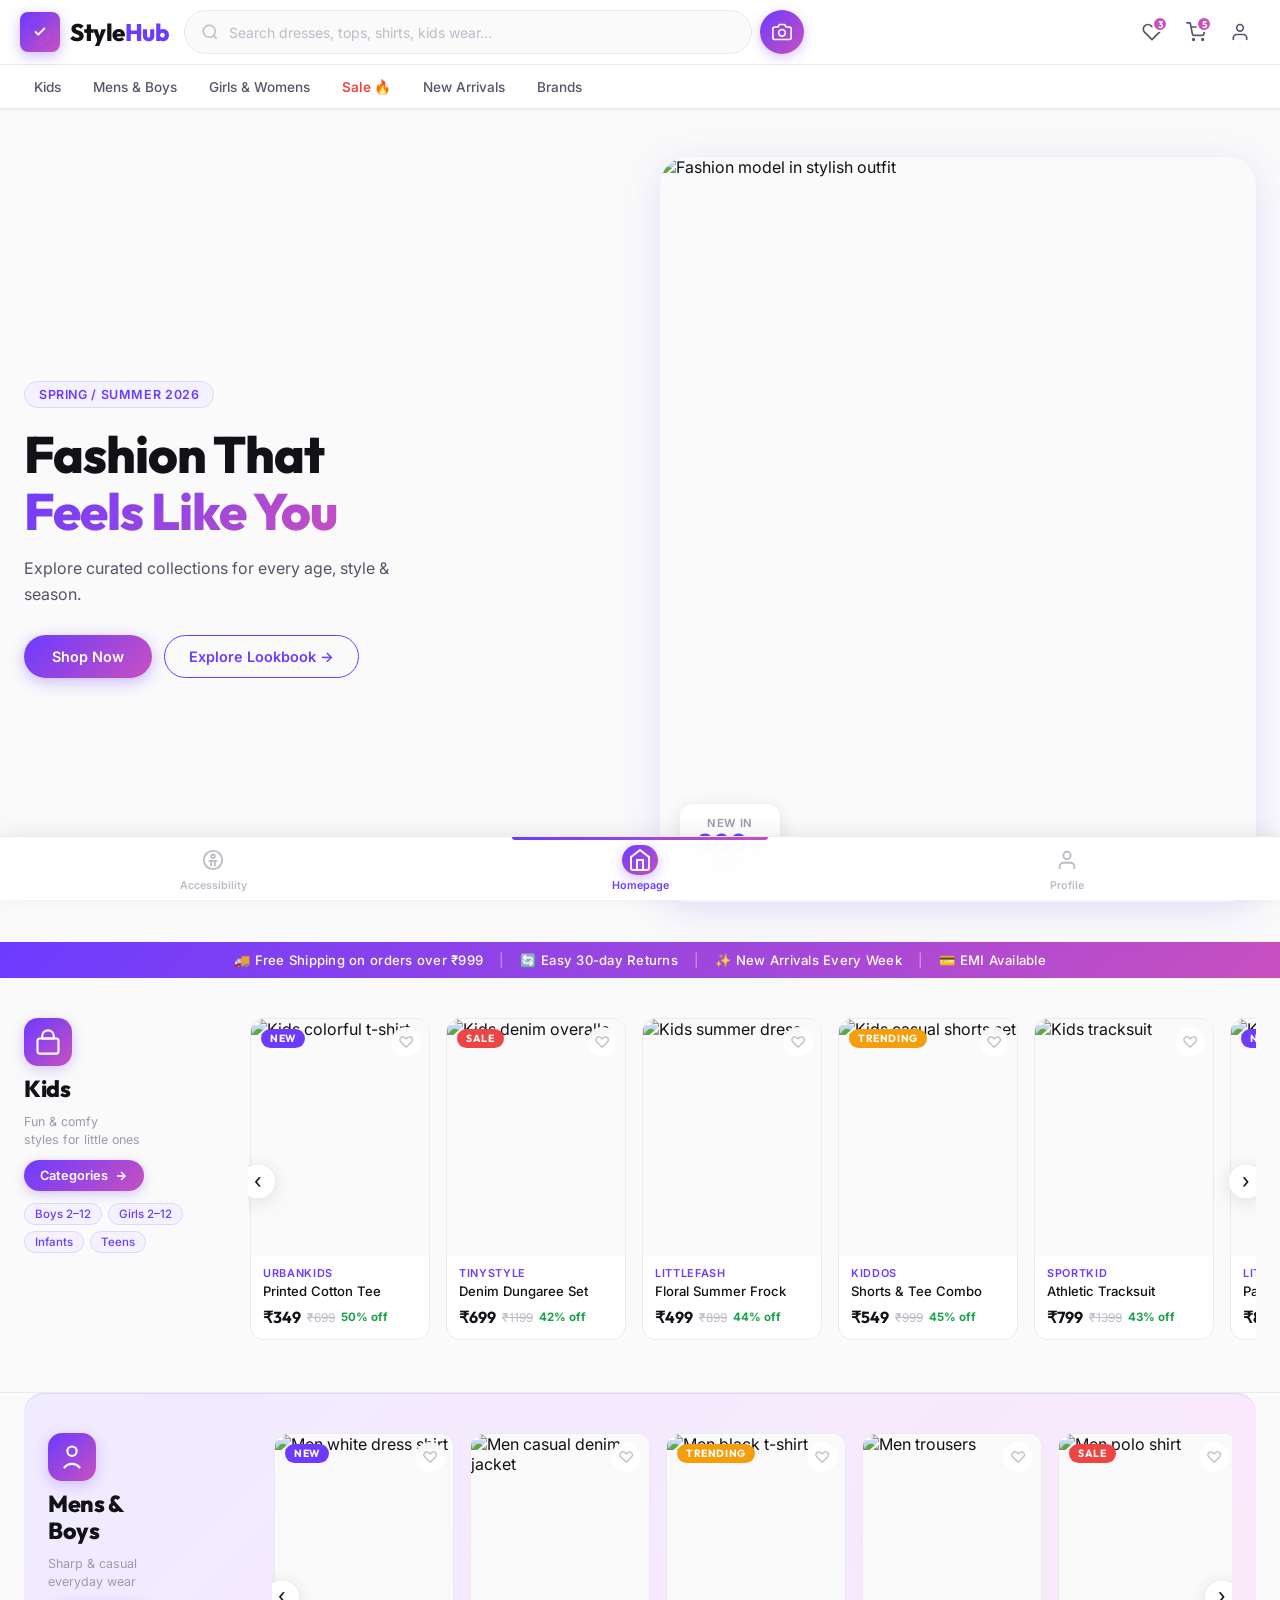
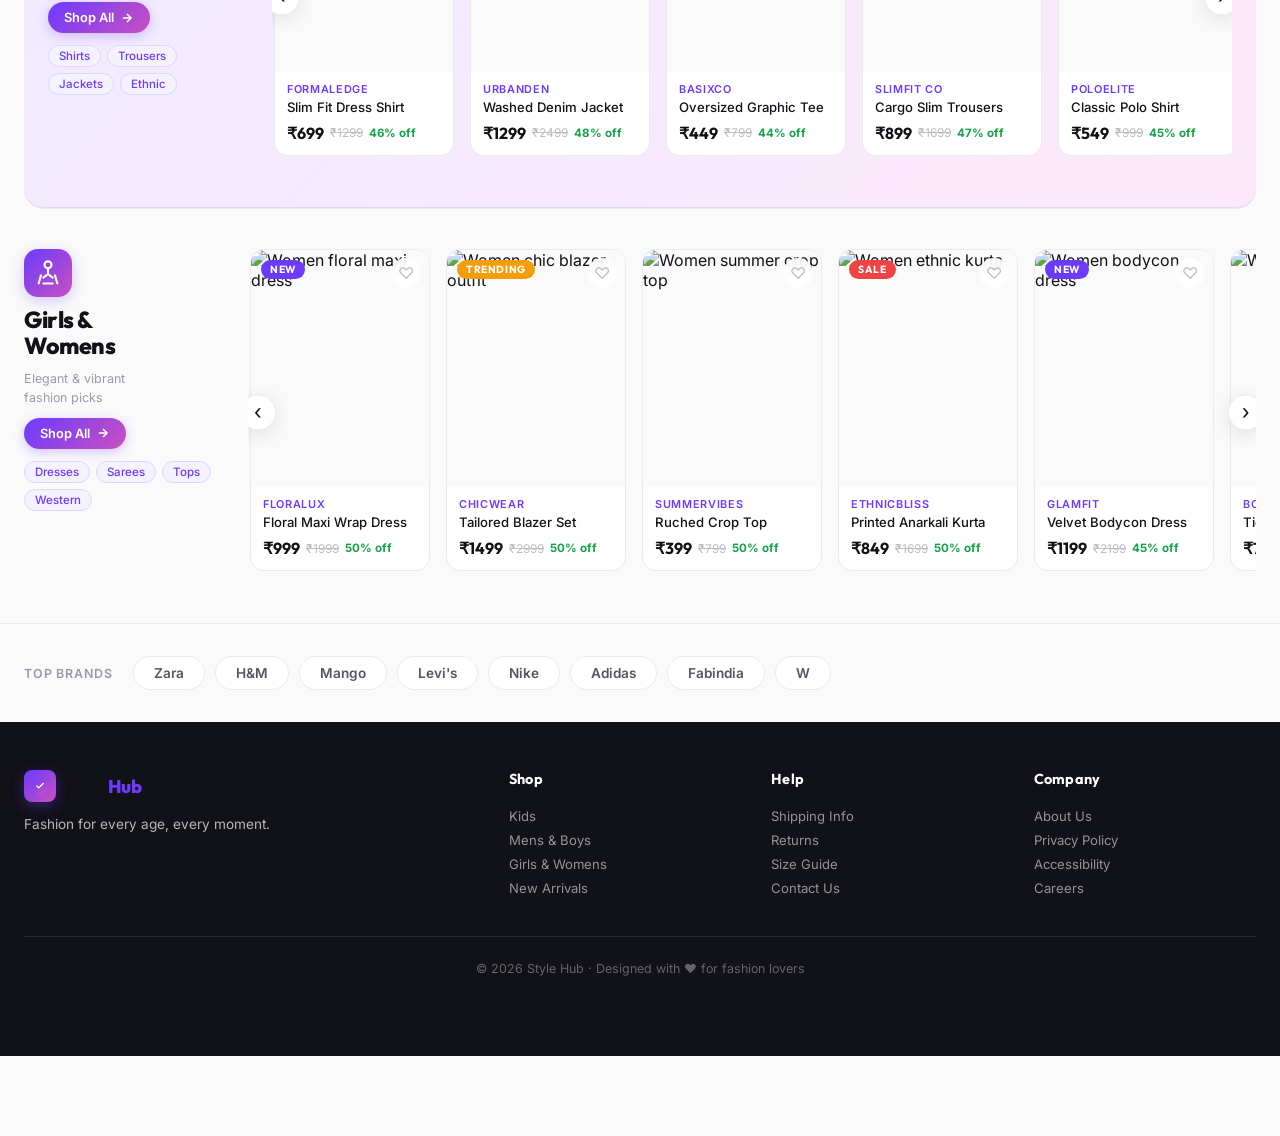
==== StyleHub/index.html @ 40ccd03b "Initial commit" ====
<!DOCTYPE html>
<html lang="en">
<head>
  <meta charset="UTF-8" />
  <meta name="viewport" content="width=device-width, initial-scale=1.0" />
  <title>Style Hub — Fashion for Everyone</title>
  <meta name="description" content="Discover the latest fashion trends for Kids, Men, Boys, Girls & Women at Style Hub. Shop top clothing categories with free shipping." />
  <link rel="preconnect" href="https://fonts.googleapis.com" />
  <link rel="preconnect" href="https://fonts.gstatic.com" crossorigin />
  <link href="https://fonts.googleapis.com/css2?family=Outfit:wght@300;400;500;600;700;800&family=Inter:wght@300;400;500;600&display=swap" rel="stylesheet" />
  <link rel="stylesheet" href="style.css" />
</head>
<body>

  <!-- ══════════════════ HEADER ══════════════════ -->
  <header class="header" id="header">
    <div class="header-inner">

      <!-- Logo -->
      <a href="#" class="logo" id="logo-link">
        <div class="logo-icon">
          <svg width="28" height="28" viewBox="0 0 32 32" fill="none">
            <path d="M16 2L4 8v8c0 7 5.2 13.5 12 15.5C22.8 29.5 28 23 28 16V8L16 2z" fill="url(#logoGrad)"/>
            <path d="M11 16l3 3 7-7" stroke="#fff" stroke-width="2.2" stroke-linecap="round" stroke-linejoin="round"/>
            <defs>
              <linearGradient id="logoGrad" x1="4" y1="2" x2="28" y2="30" gradientUnits="userSpaceOnUse">
                <stop stop-color="#6C3BFF"/>
                <stop offset="1" stop-color="#C850C0"/>
              </linearGradient>
            </defs>
          </svg>
        </div>
        <span class="logo-text">Style<span class="logo-accent">Hub</span></span>
      </a>

      <!-- Search Bar -->
      <div class="search-wrap" id="search-wrap">
        <div class="search-bar">
          <svg class="search-icon" width="18" height="18" viewBox="0 0 24 24" fill="none" stroke="currentColor" stroke-width="2">
            <circle cx="11" cy="11" r="8"/><path d="M21 21l-4.35-4.35"/>
          </svg>
          <input
            type="text"
            id="search-input"
            class="search-input"
            placeholder="Search dresses, tops, shirts, kids wear…"
            autocomplete="off"
          />
          <button class="search-clear" id="search-clear" aria-label="Clear search">×</button>
        </div>
        <!-- Visual Search / Camera Button -->
        <button class="camera-btn" id="camera-btn" aria-label="Visual search with camera" title="Search by image">
          <svg width="20" height="20" viewBox="0 0 24 24" fill="none" stroke="currentColor" stroke-width="2" stroke-linecap="round" stroke-linejoin="round">
            <path d="M23 19a2 2 0 01-2 2H3a2 2 0 01-2-2V8a2 2 0 012-2h4l2-3h6l2 3h4a2 2 0 012 2z"/>
            <circle cx="12" cy="13" r="4"/>
          </svg>
          <span class="camera-tooltip">Visual Search</span>
        </button>
      </div>

      <!-- Header Right Actions -->
      <div class="header-actions">
        <button class="action-btn" aria-label="Wishlist" title="Wishlist">
          <svg width="20" height="20" viewBox="0 0 24 24" fill="none" stroke="currentColor" stroke-width="2" stroke-linecap="round" stroke-linejoin="round">
            <path d="M20.84 4.61a5.5 5.5 0 00-7.78 0L12 5.67l-1.06-1.06a5.5 5.5 0 00-7.78 7.78l1.06 1.06L12 21.23l7.78-7.78 1.06-1.06a5.5 5.5 0 000-7.78z"/>
          </svg>
          <span class="badge">3</span>
        </button>
        <button class="action-btn" aria-label="Cart" title="Shopping cart">
          <svg width="20" height="20" viewBox="0 0 24 24" fill="none" stroke="currentColor" stroke-width="2" stroke-linecap="round" stroke-linejoin="round">
            <circle cx="9" cy="21" r="1"/><circle cx="20" cy="21" r="1"/>
            <path d="M1 1h4l2.68 13.39a2 2 0 002 1.61h9.72a2 2 0 002-1.61L23 6H6"/>
          </svg>
          <span class="badge">5</span>
        </button>
        <button class="action-btn profile-btn" aria-label="Account" title="My Account">
          <svg width="20" height="20" viewBox="0 0 24 24" fill="none" stroke="currentColor" stroke-width="2" stroke-linecap="round" stroke-linejoin="round">
            <path d="M20 21v-2a4 4 0 00-4-4H8a4 4 0 00-4 4v2"/><circle cx="12" cy="7" r="4"/>
          </svg>
        </button>
        <button class="hamburger" id="hamburger" aria-label="Menu">
          <span></span><span></span><span></span>
        </button>
      </div>
    </div>

    <!-- Mobile Menu -->
    <nav class="mobile-menu" id="mobile-menu">
      <a href="#kids-row">Kids</a>
      <a href="#mens-row">Mens &amp; Boys</a>
      <a href="#womens-row">Girls &amp; Womens</a>
      <a href="#">Sale 🔥</a>
      <a href="#">New Arrivals ✨</a>
    </nav>

    <!-- Desktop Nav -->
    <nav class="desktop-nav">
      <a href="#kids-row" class="nav-item">Kids</a>
      <a href="#mens-row" class="nav-item">Mens &amp; Boys</a>
      <a href="#womens-row" class="nav-item">Girls &amp; Womens</a>
      <a href="#" class="nav-item nav-sale">Sale 🔥</a>
      <a href="#" class="nav-item">New Arrivals</a>
      <a href="#" class="nav-item">Brands</a>
    </nav>
  </header>

  <!-- ══════════════════ MAIN ══════════════════ -->
  <main class="main">

    <!-- ─── HERO BANNER ─── -->
    <section class="hero-banner">
      <div class="hero-text">
        <span class="hero-tag">Spring / Summer 2026</span>
        <h1 class="hero-title">Fashion That<br/><span class="hero-accent">Feels Like You</span></h1>
        <p class="hero-sub">Explore curated collections for every age, style &amp; season.</p>
        <div class="hero-btns">
          <button class="btn-primary" onclick="document.getElementById('kids-row').scrollIntoView({behavior:'smooth'})">Shop Now</button>
          <button class="btn-outline" onclick="document.getElementById('womens-row').scrollIntoView({behavior:'smooth'})">Explore Lookbook →</button>
        </div>
      </div>
      <div class="hero-visual">
        <div class="hero-img-wrap">
          <img src="https://images.unsplash.com/photo-1515886657613-9f3515b0c78f?w=600&q=80" alt="Fashion model in stylish outfit" class="hero-img" loading="lazy"/>
          <div class="hero-badge-float">
            <span class="hbf-label">New In</span>
            <span class="hbf-num">200+</span>
            <span class="hbf-sub">Styles</span>
          </div>
        </div>
      </div>
    </section>

    <!-- ─── PROMO STRIP ─── -->
    <div class="promo-strip">
      <span>🚚 Free Shipping on orders over ₹999</span>
      <span class="strip-sep">|</span>
      <span>🔄 Easy 30-day Returns</span>
      <span class="strip-sep">|</span>
      <span>✨ New Arrivals Every Week</span>
      <span class="strip-sep">|</span>
      <span>💳 EMI Available</span>
    </div>

    <!-- ══════════════════════════════════════
         ROW 1 — KIDS
    ═══════════════════════════════════════ -->
    <section class="category-row" id="kids-row">
      <div class="category-label-col">
        <div class="cat-icon">
          <svg width="28" height="28" viewBox="0 0 24 24" fill="none" stroke="currentColor" stroke-width="1.8" stroke-linecap="round" stroke-linejoin="round">
            <path d="M12 2a5 5 0 015 5v2H7V7a5 5 0 015-5z"/>
            <rect x="3" y="9" width="18" height="13" rx="2"/>
          </svg>
        </div>
        <h2 class="cat-name">Kids</h2>
        <p class="cat-desc">Fun &amp; comfy<br/>styles for little ones</p>
        <button class="cat-cta-btn" id="kids-cat-btn">Categories
          <svg width="14" height="14" viewBox="0 0 24 24" fill="none" stroke="currentColor" stroke-width="2.5"><path d="M5 12h14M12 5l7 7-7 7"/></svg>
        </button>
        <div class="cat-sub-links">
          <span class="sub-chip">Boys 2–12</span>
          <span class="sub-chip">Girls 2–12</span>
          <span class="sub-chip">Infants</span>
          <span class="sub-chip">Teens</span>
        </div>
      </div>

      <div class="product-scroll-wrap">
        <button class="scroll-arrow left" onclick="scrollRow('kids-scroll',-1)" aria-label="Scroll left">‹</button>
        <div class="product-scroll" id="kids-scroll">

          <article class="product-card">
            <div class="prod-img-wrap">
              <img src="https://images.unsplash.com/photo-1503944583220-79d8926ad5e2?w=400&q=80" alt="Kids colorful t-shirt" loading="lazy"/>
              <span class="prod-tag new">New</span>
              <button class="prod-wish" aria-label="Add to wishlist">♡</button>
            </div>
            <div class="prod-info">
              <p class="prod-brand">UrbanKids</p>
              <p class="prod-name">Printed Cotton Tee</p>
              <div class="prod-price-row">
                <span class="prod-price">₹349</span>
                <span class="prod-mrp">₹699</span>
                <span class="prod-disc">50% off</span>
              </div>
            </div>
          </article>

          <article class="product-card">
            <div class="prod-img-wrap">
              <img src="https://images.unsplash.com/photo-1471286174890-9c112ac6823b?w=400&q=80" alt="Kids denim overalls" loading="lazy"/>
              <span class="prod-tag sale">Sale</span>
              <button class="prod-wish" aria-label="Add to wishlist">♡</button>
            </div>
            <div class="prod-info">
              <p class="prod-brand">TinyStyle</p>
              <p class="prod-name">Denim Dungaree Set</p>
              <div class="prod-price-row">
                <span class="prod-price">₹699</span>
                <span class="prod-mrp">₹1199</span>
                <span class="prod-disc">42% off</span>
              </div>
            </div>
          </article>

          <article class="product-card">
            <div class="prod-img-wrap">
              <img src="https://images.unsplash.com/photo-1519238263530-99bdd11df2ea?w=400&q=80" alt="Kids summer dress" loading="lazy"/>
              <button class="prod-wish" aria-label="Add to wishlist">♡</button>
            </div>
            <div class="prod-info">
              <p class="prod-brand">LittleFash</p>
              <p class="prod-name">Floral Summer Frock</p>
              <div class="prod-price-row">
                <span class="prod-price">₹499</span>
                <span class="prod-mrp">₹899</span>
                <span class="prod-disc">44% off</span>
              </div>
            </div>
          </article>

          <article class="product-card">
            <div class="prod-img-wrap">
              <img src="https://images.unsplash.com/photo-1545558014-8692077e9b5c?w=400&q=80" alt="Kids casual shorts set" loading="lazy"/>
              <span class="prod-tag trending">Trending</span>
              <button class="prod-wish" aria-label="Add to wishlist">♡</button>
            </div>
            <div class="prod-info">
              <p class="prod-brand">Kiddos</p>
              <p class="prod-name">Shorts &amp; Tee Combo</p>
              <div class="prod-price-row">
                <span class="prod-price">₹549</span>
                <span class="prod-mrp">₹999</span>
                <span class="prod-disc">45% off</span>
              </div>
            </div>
          </article>

          <article class="product-card">
            <div class="prod-img-wrap">
              <img src="https://images.unsplash.com/photo-1570569295-01b4e2f0a7f5?w=400&q=80" alt="Kids tracksuit" loading="lazy"/>
              <button class="prod-wish" aria-label="Add to wishlist">♡</button>
            </div>
            <div class="prod-info">
              <p class="prod-brand">SportKid</p>
              <p class="prod-name">Athletic Tracksuit</p>
              <div class="prod-price-row">
                <span class="prod-price">₹799</span>
                <span class="prod-mrp">₹1399</span>
                <span class="prod-disc">43% off</span>
              </div>
            </div>
          </article>

          <article class="product-card">
            <div class="prod-img-wrap">
              <img src="https://images.unsplash.com/photo-1550639525-c97d455acf70?w=400&q=80" alt="Kids party wear dress" loading="lazy"/>
              <span class="prod-tag new">New</span>
              <button class="prod-wish" aria-label="Add to wishlist">♡</button>
            </div>
            <div class="prod-info">
              <p class="prod-brand">LittleFash</p>
              <p class="prod-name">Party Frock - Pink</p>
              <div class="prod-price-row">
                <span class="prod-price">₹899</span>
                <span class="prod-mrp">₹1499</span>
                <span class="prod-disc">40% off</span>
              </div>
            </div>
          </article>

        </div>
        <button class="scroll-arrow right" onclick="scrollRow('kids-scroll',1)" aria-label="Scroll right">›</button>
      </div>
    </section>

    <!-- ══════════════════════════════════════
         ROW 2 — MENS & BOYS
    ═══════════════════════════════════════ -->
    <section class="category-row alt-row" id="mens-row">
      <div class="category-label-col">
        <div class="cat-icon">
          <svg width="28" height="28" viewBox="0 0 24 24" fill="none" stroke="currentColor" stroke-width="1.8" stroke-linecap="round" stroke-linejoin="round">
            <circle cx="12" cy="7" r="4"/><path d="M5.5 21a8.38 8.38 0 0113 0"/>
          </svg>
        </div>
        <h2 class="cat-name">Mens &amp;<br/>Boys</h2>
        <p class="cat-desc">Sharp &amp; casual<br/>everyday wear</p>
        <button class="cat-cta-btn" id="mens-cat-btn">Shop All
          <svg width="14" height="14" viewBox="0 0 24 24" fill="none" stroke="currentColor" stroke-width="2.5"><path d="M5 12h14M12 5l7 7-7 7"/></svg>
        </button>
        <div class="cat-sub-links">
          <span class="sub-chip">Shirts</span>
          <span class="sub-chip">Trousers</span>
          <span class="sub-chip">Jackets</span>
          <span class="sub-chip">Ethnic</span>
        </div>
      </div>

      <div class="product-scroll-wrap">
        <button class="scroll-arrow left" onclick="scrollRow('mens-scroll',-1)" aria-label="Scroll left">‹</button>
        <div class="product-scroll" id="mens-scroll">

          <article class="product-card">
            <div class="prod-img-wrap">
              <img src="https://images.unsplash.com/photo-1521572163474-6864f9cf17ab?w=400&q=80" alt="Men white dress shirt" loading="lazy"/>
              <span class="prod-tag new">New</span>
              <button class="prod-wish" aria-label="Add to wishlist">♡</button>
            </div>
            <div class="prod-info">
              <p class="prod-brand">FormalEdge</p>
              <p class="prod-name">Slim Fit Dress Shirt</p>
              <div class="prod-price-row">
                <span class="prod-price">₹699</span>
                <span class="prod-mrp">₹1299</span>
                <span class="prod-disc">46% off</span>
              </div>
            </div>
          </article>

          <article class="product-card">
            <div class="prod-img-wrap">
              <img src="https://images.unsplash.com/photo-1617196034183-421b4040ed20?w=400&q=80" alt="Men casual denim jacket" loading="lazy"/>
              <button class="prod-wish" aria-label="Add to wishlist">♡</button>
            </div>
            <div class="prod-info">
              <p class="prod-brand">UrbanDen</p>
              <p class="prod-name">Washed Denim Jacket</p>
              <div class="prod-price-row">
                <span class="prod-price">₹1299</span>
                <span class="prod-mrp">₹2499</span>
                <span class="prod-disc">48% off</span>
              </div>
            </div>
          </article>

          <article class="product-card">
            <div class="prod-img-wrap">
              <img src="https://images.unsplash.com/photo-1593030761757-71fae45fa0e7?w=400&q=80" alt="Men black t-shirt" loading="lazy"/>
              <span class="prod-tag trending">Trending</span>
              <button class="prod-wish" aria-label="Add to wishlist">♡</button>
            </div>
            <div class="prod-info">
              <p class="prod-brand">BasixCo</p>
              <p class="prod-name">Oversized Graphic Tee</p>
              <div class="prod-price-row">
                <span class="prod-price">₹449</span>
                <span class="prod-mrp">₹799</span>
                <span class="prod-disc">44% off</span>
              </div>
            </div>
          </article>

          <article class="product-card">
            <div class="prod-img-wrap">
              <img src="https://images.unsplash.com/photo-1542272604-787c3835535d?w=400&q=80" alt="Men trousers" loading="lazy"/>
              <button class="prod-wish" aria-label="Add to wishlist">♡</button>
            </div>
            <div class="prod-info">
              <p class="prod-brand">SlimFit Co</p>
              <p class="prod-name">Cargo Slim Trousers</p>
              <div class="prod-price-row">
                <span class="prod-price">₹899</span>
                <span class="prod-mrp">₹1699</span>
                <span class="prod-disc">47% off</span>
              </div>
            </div>
          </article>

          <article class="product-card">
            <div class="prod-img-wrap">
              <img src="https://images.unsplash.com/photo-1602810319428-019690571b5b?w=400&q=80" alt="Men polo shirt" loading="lazy"/>
              <span class="prod-tag sale">Sale</span>
              <button class="prod-wish" aria-label="Add to wishlist">♡</button>
            </div>
            <div class="prod-info">
              <p class="prod-brand">PoloElite</p>
              <p class="prod-name">Classic Polo Shirt</p>
              <div class="prod-price-row">
                <span class="prod-price">₹549</span>
                <span class="prod-mrp">₹999</span>
                <span class="prod-disc">45% off</span>
              </div>
            </div>
          </article>

          <article class="product-card">
            <div class="prod-img-wrap">
              <img src="https://images.unsplash.com/photo-1490578474895-699cd4e2cf59?w=400&q=80" alt="Men ethnic kurta" loading="lazy"/>
              <span class="prod-tag new">New</span>
              <button class="prod-wish" aria-label="Add to wishlist">♡</button>
            </div>
            <div class="prod-info">
              <p class="prod-brand">EthnicVibe</p>
              <p class="prod-name">Mandarin Collar Kurta</p>
              <div class="prod-price-row">
                <span class="prod-price">₹799</span>
                <span class="prod-mrp">₹1499</span>
                <span class="prod-disc">47% off</span>
              </div>
            </div>
          </article>

        </div>
        <button class="scroll-arrow right" onclick="scrollRow('mens-scroll',1)" aria-label="Scroll right">›</button>
      </div>
    </section>

    <!-- ══════════════════════════════════════
         ROW 3 — GIRLS & WOMENS
    ═══════════════════════════════════════ -->
    <section class="category-row" id="womens-row">
      <div class="category-label-col">
        <div class="cat-icon">
          <svg width="28" height="28" viewBox="0 0 24 24" fill="none" stroke="currentColor" stroke-width="1.8" stroke-linecap="round" stroke-linejoin="round">
            <circle cx="12" cy="5" r="3"/>
            <path d="M12 8v5m-4 3l4-3 4 3M8 21h8"/>
            <path d="M6 14l-2 7M18 14l2 7"/>
          </svg>
        </div>
        <h2 class="cat-name">Girls &amp;<br/>Womens</h2>
        <p class="cat-desc">Elegant &amp; vibrant<br/>fashion picks</p>
        <button class="cat-cta-btn" id="womens-cat-btn">Shop All
          <svg width="14" height="14" viewBox="0 0 24 24" fill="none" stroke="currentColor" stroke-width="2.5"><path d="M5 12h14M12 5l7 7-7 7"/></svg>
        </button>
        <div class="cat-sub-links">
          <span class="sub-chip">Dresses</span>
          <span class="sub-chip">Sarees</span>
          <span class="sub-chip">Tops</span>
          <span class="sub-chip">Western</span>
        </div>
      </div>

      <div class="product-scroll-wrap">
        <button class="scroll-arrow left" onclick="scrollRow('womens-scroll',-1)" aria-label="Scroll left">‹</button>
        <div class="product-scroll" id="womens-scroll">

          <article class="product-card">
            <div class="prod-img-wrap">
              <img src="https://images.unsplash.com/photo-1568252542512-9fe8fe9c87bb?w=400&q=80" alt="Women floral maxi dress" loading="lazy"/>
              <span class="prod-tag new">New</span>
              <button class="prod-wish" aria-label="Add to wishlist">♡</button>
            </div>
            <div class="prod-info">
              <p class="prod-brand">FloraLux</p>
              <p class="prod-name">Floral Maxi Wrap Dress</p>
              <div class="prod-price-row">
                <span class="prod-price">₹999</span>
                <span class="prod-mrp">₹1999</span>
                <span class="prod-disc">50% off</span>
              </div>
            </div>
          </article>

          <article class="product-card">
            <div class="prod-img-wrap">
              <img src="https://images.unsplash.com/photo-1496747611176-843222e1e57c?w=400&q=80" alt="Women chic blazer outfit" loading="lazy"/>
              <span class="prod-tag trending">Trending</span>
              <button class="prod-wish" aria-label="Add to wishlist">♡</button>
            </div>
            <div class="prod-info">
              <p class="prod-brand">ChicWear</p>
              <p class="prod-name">Tailored Blazer Set</p>
              <div class="prod-price-row">
                <span class="prod-price">₹1499</span>
                <span class="prod-mrp">₹2999</span>
                <span class="prod-disc">50% off</span>
              </div>
            </div>
          </article>

          <article class="product-card">
            <div class="prod-img-wrap">
              <img src="https://images.unsplash.com/photo-1525507119028-ed4c629a60a3?w=400&q=80" alt="Women summer crop top" loading="lazy"/>
              <button class="prod-wish" aria-label="Add to wishlist">♡</button>
            </div>
            <div class="prod-info">
              <p class="prod-brand">SummerVibes</p>
              <p class="prod-name">Ruched Crop Top</p>
              <div class="prod-price-row">
                <span class="prod-price">₹399</span>
                <span class="prod-mrp">₹799</span>
                <span class="prod-disc">50% off</span>
              </div>
            </div>
          </article>

          <article class="product-card">
            <div class="prod-img-wrap">
              <img src="https://images.unsplash.com/photo-1551803091-e20673f15770?w=400&q=80" alt="Women ethnic kurta" loading="lazy"/>
              <span class="prod-tag sale">Sale</span>
              <button class="prod-wish" aria-label="Add to wishlist">♡</button>
            </div>
            <div class="prod-info">
              <p class="prod-brand">EthnicBliss</p>
              <p class="prod-name">Printed Anarkali Kurta</p>
              <div class="prod-price-row">
                <span class="prod-price">₹849</span>
                <span class="prod-mrp">₹1699</span>
                <span class="prod-disc">50% off</span>
              </div>
            </div>
          </article>

          <article class="product-card">
            <div class="prod-img-wrap">
              <img src="https://images.unsplash.com/photo-1539109136881-3be0616acf4b?w=400&q=80" alt="Women bodycon dress" loading="lazy"/>
              <span class="prod-tag new">New</span>
              <button class="prod-wish" aria-label="Add to wishlist">♡</button>
            </div>
            <div class="prod-info">
              <p class="prod-brand">GlamFit</p>
              <p class="prod-name">Velvet Bodycon Dress</p>
              <div class="prod-price-row">
                <span class="prod-price">₹1199</span>
                <span class="prod-mrp">₹2199</span>
                <span class="prod-disc">45% off</span>
              </div>
            </div>
          </article>

          <article class="product-card">
            <div class="prod-img-wrap">
              <img src="https://images.unsplash.com/photo-1583846783214-7229a5eb4f60?w=400&q=80" alt="Women boho skirt" loading="lazy"/>
              <button class="prod-wish" aria-label="Add to wishlist">♡</button>
            </div>
            <div class="prod-info">
              <p class="prod-brand">BohoSoul</p>
              <p class="prod-name">Tiered Maxi Skirt</p>
              <div class="prod-price-row">
                <span class="prod-price">₹749</span>
                <span class="prod-mrp">₹1399</span>
                <span class="prod-disc">46% off</span>
              </div>
            </div>
          </article>

        </div>
        <button class="scroll-arrow right" onclick="scrollRow('womens-scroll',1)" aria-label="Scroll right">›</button>
      </div>
    </section>

    <!-- ─── BRAND LOGOS STRIP ─── -->
    <section class="brands-strip">
      <p class="brands-label">Top Brands</p>
      <div class="brands-row">
        <span class="brand-pill">Zara</span>
        <span class="brand-pill">H&amp;M</span>
        <span class="brand-pill">Mango</span>
        <span class="brand-pill">Levi's</span>
        <span class="brand-pill">Nike</span>
        <span class="brand-pill">Adidas</span>
        <span class="brand-pill">Fabindia</span>
        <span class="brand-pill">W</span>
      </div>
    </section>

  </main>

  <!-- ══════════════════ BOTTOM NAV ══════════════════ -->
  <nav class="bottom-nav" id="bottom-nav" role="navigation" aria-label="Main navigation">

    <a href="#" class="bn-item" id="bn-accessibility" aria-label="Accessibility options">
      <div class="bn-icon">
        <svg width="22" height="22" viewBox="0 0 24 24" fill="none" stroke="currentColor" stroke-width="2" stroke-linecap="round" stroke-linejoin="round">
          <circle cx="12" cy="12" r="10"/>
          <circle cx="12" cy="8" r="2"/>
          <path d="M8 13h8M10 13v5M14 13v5"/>
        </svg>
      </div>
      <span class="bn-label">Accessibility</span>
    </a>

    <a href="#header" class="bn-item bn-home active" id="bn-home" aria-label="Homepage">
      <div class="bn-icon">
        <svg width="24" height="24" viewBox="0 0 24 24" fill="none" stroke="currentColor" stroke-width="2" stroke-linecap="round" stroke-linejoin="round">
          <path d="M3 9l9-7 9 7v11a2 2 0 01-2 2H5a2 2 0 01-2-2V9z"/>
          <polyline points="9 22 9 12 15 12 15 22"/>
        </svg>
      </div>
      <span class="bn-label">Homepage</span>
    </a>

    <a href="#" class="bn-item" id="bn-profile" aria-label="My profile">
      <div class="bn-icon">
        <svg width="22" height="22" viewBox="0 0 24 24" fill="none" stroke="currentColor" stroke-width="2" stroke-linecap="round" stroke-linejoin="round">
          <path d="M20 21v-2a4 4 0 00-4-4H8a4 4 0 00-4 4v2"/><circle cx="12" cy="7" r="4"/>
        </svg>
      </div>
      <span class="bn-label">Profile</span>
    </a>

  </nav>

  <!-- ══════════════════ SITE FOOTER ══════════════════ -->
  <footer class="site-footer">
    <div class="footer-inner">
      <div class="footer-brand-col">
        <div class="footer-logo">
          <div class="logo-icon small">
            <svg width="20" height="20" viewBox="0 0 32 32" fill="none">
              <path d="M16 2L4 8v8c0 7 5.2 13.5 12 15.5C22.8 29.5 28 23 28 16V8L16 2z" fill="url(#fLogoGrad)"/>
              <path d="M11 16l3 3 7-7" stroke="#fff" stroke-width="2.2" stroke-linecap="round" stroke-linejoin="round"/>
              <defs>
                <linearGradient id="fLogoGrad" x1="4" y1="2" x2="28" y2="30" gradientUnits="userSpaceOnUse">
                  <stop stop-color="#6C3BFF"/>
                  <stop offset="1" stop-color="#C850C0"/>
                </linearGradient>
              </defs>
            </svg>
          </div>
          <span class="logo-text small">Style<span class="logo-accent">Hub</span></span>
        </div>
        <p class="footer-tagline">Fashion for every age, every moment.</p>
      </div>
      <div class="footer-links-col">
        <h4>Shop</h4>
        <a href="#kids-row">Kids</a>
        <a href="#mens-row">Mens &amp; Boys</a>
        <a href="#womens-row">Girls &amp; Womens</a>
        <a href="#">New Arrivals</a>
      </div>
      <div class="footer-links-col">
        <h4>Help</h4>
        <a href="#">Shipping Info</a>
        <a href="#">Returns</a>
        <a href="#">Size Guide</a>
        <a href="#">Contact Us</a>
      </div>
      <div class="footer-links-col">
        <h4>Company</h4>
        <a href="#">About Us</a>
        <a href="#">Privacy Policy</a>
        <a href="#">Accessibility</a>
        <a href="#">Careers</a>
      </div>
    </div>
    <div class="footer-copy">© 2026 Style Hub · Designed with ♥ for fashion lovers</div>
  </footer>

  <script src="app.js"></script>
</body>
</html>
---- StyleHub/style.css ----
/* ═══════════════════════════════════════════════════════
   STYLE HUB — Main Stylesheet
   Typography: Outfit (headings) + Inter (body)
═══════════════════════════════════════════════════════ */

/* ── CSS Custom Properties ── */
:root {
  --clr-primary:    #6C3BFF;
  --clr-primary-d:  #5228e8;
  --clr-accent:     #C850C0;
  --clr-grad:       linear-gradient(135deg, #6C3BFF 0%, #C850C0 100%);
  --clr-grad-soft:  linear-gradient(135deg, #f0ebff 0%, #fce8fa 100%);

  --clr-bg:         #FAFAFA;
  --clr-surface:    #FFFFFF;
  --clr-surface2:   #F4F2FF;
  --clr-border:     #EBEBEB;
  --clr-border2:    #DDD6FF;

  --clr-text:       #111118;
  --clr-text2:      #555568;
  --clr-text3:      #999AB0;
  --clr-muted:      #BBBCC8;

  --clr-tag-new:      #6C3BFF;
  --clr-tag-sale:     #EF4444;
  --clr-tag-trending: #F59E0B;

  --radius-sm:   8px;
  --radius-md:   14px;
  --radius-lg:   20px;
  --radius-xl:   28px;
  --radius-full: 999px;

  --shadow-xs:  0 1px 3px rgba(0,0,0,.06);
  --shadow-sm:  0 2px 8px rgba(0,0,0,.08);
  --shadow-md:  0 4px 20px rgba(0,0,0,.10);
  --shadow-lg:  0 8px 40px rgba(108,59,255,.15);
  --shadow-card: 0 2px 12px rgba(108,59,255,.10);

  --header-h:   64px;
  --header-h-full: 110px; /* header + nav */
  --bottom-nav-h: 64px;

  --transition: 0.22s cubic-bezier(.4,0,.2,1);
  --font-head: 'Outfit', sans-serif;
  --font-body: 'Inter', sans-serif;
}

/* ── Reset ── */
*, *::before, *::after { box-sizing: border-box; margin: 0; padding: 0; }
html { scroll-behavior: smooth; font-size: 16px; }
body {
  font-family: var(--font-body);
  background: var(--clr-bg);
  color: var(--clr-text);
  min-height: 100vh;
  padding-bottom: calc(var(--bottom-nav-h) + 16px);
  -webkit-font-smoothing: antialiased;
}
img { max-width: 100%; display: block; }
a  { text-decoration: none; color: inherit; }
button { cursor: pointer; border: none; background: none; font-family: inherit; }
ul { list-style: none; }

/* ══════════════════════════════════════════════
   HEADER
═══════════════════════════════════════════════ */
.header {
  position: sticky;
  top: 0;
  z-index: 100;
  background: var(--clr-surface);
  border-bottom: 1px solid var(--clr-border);
  box-shadow: var(--shadow-xs);
}

.header-inner {
  max-width: 1400px;
  margin: 0 auto;
  padding: 0 20px;
  height: var(--header-h);
  display: flex;
  align-items: center;
  gap: 16px;
}

/* ─ Logo ─ */
.logo {
  display: flex;
  align-items: center;
  gap: 10px;
  flex-shrink: 0;
  text-decoration: none;
}
.logo-icon {
  width: 40px; height: 40px;
  border-radius: var(--radius-sm);
  display: flex; align-items: center; justify-content: center;
  background: var(--clr-grad);
  box-shadow: 0 4px 14px rgba(108,59,255,.35);
  transition: transform var(--transition), box-shadow var(--transition);
}
.logo-icon.small { width: 32px; height: 32px; }
.logo-icon:hover { transform: scale(1.07); box-shadow: 0 6px 20px rgba(108,59,255,.45); }
.logo-text {
  font-family: var(--font-head);
  font-size: 1.5rem;
  font-weight: 800;
  color: var(--clr-text);
  letter-spacing: -0.5px;
}
.logo-text.small { font-size: 1.15rem; }
.logo-accent { color: var(--clr-primary); }

/* ─ Search ─ */
.search-wrap {
  flex: 1;
  display: flex;
  align-items: center;
  gap: 8px;
  max-width: 620px;
}

.search-bar {
  flex: 1;
  display: flex;
  align-items: center;
  gap: 10px;
  background: var(--clr-bg);
  border: 1.5px solid var(--clr-border);
  border-radius: var(--radius-full);
  padding: 0 16px;
  height: 44px;
  transition: border-color var(--transition), box-shadow var(--transition);
}
.search-bar:focus-within {
  border-color: var(--clr-primary);
  box-shadow: 0 0 0 3px rgba(108,59,255,.12);
  background: var(--clr-surface);
}

.search-icon { color: var(--clr-muted); flex-shrink: 0; }
.search-bar:focus-within .search-icon { color: var(--clr-primary); }

.search-input {
  flex: 1;
  border: none;
  background: transparent;
  font-size: 0.875rem;
  font-family: var(--font-body);
  color: var(--clr-text);
  outline: none;
}
.search-input::placeholder { color: var(--clr-muted); }

.search-clear {
  font-size: 1.2rem;
  color: var(--clr-muted);
  line-height: 1;
  display: none;
  transition: color var(--transition);
}
.search-clear:hover { color: var(--clr-text); }
.search-clear.visible { display: block; }

/* ─ Camera Button ─ */
.camera-btn {
  position: relative;
  width: 44px; height: 44px;
  border-radius: var(--radius-full);
  background: var(--clr-grad);
  display: flex; align-items: center; justify-content: center;
  color: #fff;
  flex-shrink: 0;
  box-shadow: 0 3px 12px rgba(108,59,255,.30);
  transition: transform var(--transition), box-shadow var(--transition);
}
.camera-btn:hover {
  transform: scale(1.08);
  box-shadow: 0 5px 20px rgba(108,59,255,.45);
}
.camera-tooltip {
  position: absolute;
  bottom: calc(100% + 8px);
  left: 50%;
  transform: translateX(-50%);
  background: var(--clr-text);
  color: #fff;
  font-size: 0.7rem;
  font-family: var(--font-body);
  white-space: nowrap;
  padding: 4px 10px;
  border-radius: var(--radius-full);
  pointer-events: none;
  opacity: 0;
  transition: opacity var(--transition);
}
.camera-btn:hover .camera-tooltip { opacity: 1; }

/* ─ Header Actions ─ */
.header-actions {
  display: flex;
  align-items: center;
  gap: 4px;
  margin-left: auto;
}

.action-btn {
  position: relative;
  width: 40px; height: 40px;
  border-radius: var(--radius-full);
  display: flex; align-items: center; justify-content: center;
  color: var(--clr-text2);
  transition: background var(--transition), color var(--transition);
}
.action-btn:hover { background: var(--clr-surface2); color: var(--clr-primary); }

.badge {
  position: absolute;
  top: 4px; right: 4px;
  width: 16px; height: 16px;
  background: var(--clr-accent);
  color: #fff;
  font-size: 0.6rem;
  font-weight: 700;
  font-family: var(--font-head);
  border-radius: var(--radius-full);
  display: flex; align-items: center; justify-content: center;
  border: 2px solid var(--clr-surface);
}

/* ─ Hamburger ─ */
.hamburger {
  display: flex;
  flex-direction: column;
  gap: 5px;
  width: 40px; height: 40px;
  border-radius: var(--radius-sm);
  align-items: center; justify-content: center;
  display: none;
}
.hamburger span {
  width: 20px; height: 2px;
  background: var(--clr-text);
  border-radius: 2px;
  transition: all var(--transition);
}
.hamburger.open span:nth-child(1) { transform: translateY(7px) rotate(45deg); }
.hamburger.open span:nth-child(2) { opacity: 0; }
.hamburger.open span:nth-child(3) { transform: translateY(-7px) rotate(-45deg); }

/* ─ Desktop Nav ─ */
.desktop-nav {
  max-width: 1400px;
  margin: 0 auto;
  padding: 0 20px;
  display: flex;
  align-items: center;
  gap: 4px;
  height: 44px;
  border-top: 1px solid var(--clr-border);
  overflow-x: auto;
  scrollbar-width: none;
}
.desktop-nav::-webkit-scrollbar { display: none; }

.nav-item {
  font-family: var(--font-body);
  font-size: 0.85rem;
  font-weight: 500;
  color: var(--clr-text2);
  padding: 6px 14px;
  border-radius: var(--radius-full);
  white-space: nowrap;
  transition: background var(--transition), color var(--transition);
}
.nav-item:hover { background: var(--clr-surface2); color: var(--clr-primary); }
.nav-sale { color: #EF4444 !important; font-weight: 600; }
.nav-sale:hover { background: #fff1f1 !important; }

/* ─ Mobile Menu ─ */
.mobile-menu {
  display: none;
  flex-direction: column;
  padding: 12px 20px 16px;
  border-top: 1px solid var(--clr-border);
  background: var(--clr-surface);
  gap: 2px;
}
.mobile-menu a {
  padding: 10px 14px;
  border-radius: var(--radius-sm);
  font-size: 0.9rem;
  font-weight: 500;
  color: var(--clr-text2);
  transition: background var(--transition), color var(--transition);
}
.mobile-menu a:hover { background: var(--clr-surface2); color: var(--clr-primary); }
.mobile-menu.open { display: flex; }

/* ══════════════════════════════════════════════
   HERO BANNER
═══════════════════════════════════════════════ */
.hero-banner {
  max-width: 1400px;
  margin: 0 auto;
  padding: 48px 24px 40px;
  display: grid;
  grid-template-columns: 1fr 1fr;
  gap: 40px;
  align-items: center;
}

.hero-tag {
  display: inline-block;
  background: var(--clr-surface2);
  color: var(--clr-primary);
  font-size: 0.78rem;
  font-weight: 600;
  font-family: var(--font-body);
  letter-spacing: 0.05em;
  text-transform: uppercase;
  padding: 5px 14px;
  border-radius: var(--radius-full);
  border: 1px solid var(--clr-border2);
  margin-bottom: 18px;
}

.hero-title {
  font-family: var(--font-head);
  font-size: clamp(2rem, 4vw, 3.2rem);
  font-weight: 800;
  line-height: 1.12;
  letter-spacing: -1px;
  color: var(--clr-text);
  margin-bottom: 16px;
}

.hero-accent {
  background: var(--clr-grad);
  -webkit-background-clip: text;
  -webkit-text-fill-color: transparent;
  background-clip: text;
}

.hero-sub {
  font-size: 1rem;
  color: var(--clr-text2);
  line-height: 1.6;
  margin-bottom: 28px;
  max-width: 420px;
}

.hero-btns { display: flex; gap: 12px; flex-wrap: wrap; }

.btn-primary {
  padding: 12px 28px;
  background: var(--clr-grad);
  color: #fff;
  font-family: var(--font-body);
  font-size: 0.9rem;
  font-weight: 600;
  border-radius: var(--radius-full);
  box-shadow: 0 4px 16px rgba(108,59,255,.35);
  transition: transform var(--transition), box-shadow var(--transition);
}
.btn-primary:hover { transform: translateY(-2px); box-shadow: 0 8px 24px rgba(108,59,255,.45); }
.btn-primary:active { transform: translateY(0); }

.btn-outline {
  padding: 12px 24px;
  background: transparent;
  color: var(--clr-primary);
  font-family: var(--font-body);
  font-size: 0.9rem;
  font-weight: 600;
  border-radius: var(--radius-full);
  border: 1.5px solid var(--clr-primary);
  transition: background var(--transition), color var(--transition);
}
.btn-outline:hover { background: var(--clr-surface2); }

/* Hero visual */
.hero-visual { position: relative; }

.hero-img-wrap {
  position: relative;
  border-radius: var(--radius-xl);
  overflow: hidden;
  aspect-ratio: 4/5;
  box-shadow: var(--shadow-lg);
}

.hero-img {
  width: 100%; height: 100%;
  object-fit: cover;
  transition: transform 0.6s ease;
}
.hero-img-wrap:hover .hero-img { transform: scale(1.04); }

.hero-badge-float {
  position: absolute;
  bottom: 20px; left: 20px;
  background: rgba(255,255,255,.92);
  backdrop-filter: blur(12px);
  border-radius: var(--radius-md);
  padding: 12px 18px;
  display: flex; flex-direction: column; align-items: center;
  box-shadow: var(--shadow-md);
  animation: floatCard 3s ease-in-out infinite;
}
@keyframes floatCard {
  0%,100% { transform: translateY(0); }
  50%      { transform: translateY(-6px); }
}
.hbf-label { font-size: 0.7rem; font-weight: 600; color: var(--clr-text3); text-transform: uppercase; letter-spacing: .05em; }
.hbf-num   { font-family: var(--font-head); font-size: 1.6rem; font-weight: 800; color: var(--clr-primary); line-height: 1; }
.hbf-sub   { font-size: 0.72rem; color: var(--clr-text2); }

/* ── Promo Strip ── */
.promo-strip {
  background: var(--clr-grad);
  color: #fff;
  text-align: center;
  font-size: 0.82rem;
  font-weight: 500;
  padding: 10px 20px;
  display: flex;
  justify-content: center;
  align-items: center;
  gap: 16px;
  flex-wrap: wrap;
  letter-spacing: 0.02em;
}
.strip-sep { opacity: 0.4; }

/* ══════════════════════════════════════════════
   CATEGORY ROWS
═══════════════════════════════════════════════ */
.category-row {
  max-width: 1400px;
  margin: 0 auto;
  padding: 36px 24px;
  display: grid;
  grid-template-columns: 200px 1fr;
  gap: 24px;
  align-items: start;
  border-bottom: 1px solid var(--clr-border);
}

.alt-row { background: var(--clr-grad-soft); border-radius: var(--radius-lg); margin: 0 24px; max-width: none; }
.alt-row { box-shadow: inset 0 1px 0 var(--clr-border2), inset 0 -1px 0 var(--clr-border2); }

/* ─ Left label column ─ */
.category-label-col {
  display: flex;
  flex-direction: column;
  gap: 10px;
  padding-top: 4px;
}

.cat-icon {
  width: 48px; height: 48px;
  border-radius: var(--radius-md);
  background: var(--clr-grad);
  display: flex;  align-items: center; justify-content: center;
  color: #fff;
  box-shadow: 0 4px 14px rgba(108,59,255,.25);
  flex-shrink: 0;
}

.cat-name {
  font-family: var(--font-head);
  font-size: 1.45rem;
  font-weight: 800;
  color: var(--clr-text);
  line-height: 1.15;
  letter-spacing: -0.5px;
}

.cat-desc {
  font-size: 0.78rem;
  color: var(--clr-text3);
  line-height: 1.5;
}

.cat-cta-btn {
  display: inline-flex;
  align-items: center;
  gap: 6px;
  padding: 8px 16px;
  background: var(--clr-grad);
  color: #fff;
  font-family: var(--font-body);
  font-size: 0.8rem;
  font-weight: 600;
  border-radius: var(--radius-full);
  box-shadow: 0 3px 12px rgba(108,59,255,.28);
  align-self: flex-start;
  transition: transform var(--transition), box-shadow var(--transition);
}
.cat-cta-btn:hover { transform: translateY(-2px); box-shadow: 0 6px 18px rgba(108,59,255,.4); }

.cat-sub-links {
  display: flex;
  flex-wrap: wrap;
  gap: 6px;
  margin-top: 2px;
}

.sub-chip {
  font-size: 0.72rem;
  font-weight: 500;
  color: var(--clr-primary);
  background: var(--clr-surface2);
  border: 1px solid var(--clr-border2);
  padding: 3px 10px;
  border-radius: var(--radius-full);
  cursor: pointer;
  transition: background var(--transition), color var(--transition);
}
.sub-chip:hover { background: var(--clr-primary); color: #fff; }

/* ─ Scrollable product row ─ */
.product-scroll-wrap {
  position: relative;
  overflow: hidden;
}

.product-scroll {
  display: flex;
  gap: 16px;
  overflow-x: auto;
  scroll-behavior: smooth;
  padding: 4px 2px 16px;
  scrollbar-width: thin;
  scrollbar-color: var(--clr-border) transparent;
}
.product-scroll::-webkit-scrollbar { height: 4px; }
.product-scroll::-webkit-scrollbar-thumb { background: var(--clr-border); border-radius: 2px; }

/* ─ Scroll Arrows ─ */
.scroll-arrow {
  position: absolute;
  top: 50%;
  transform: translateY(-60%);
  z-index: 10;
  width: 36px; height: 36px;
  border-radius: var(--radius-full);
  background: var(--clr-surface);
  color: var(--clr-text);
  box-shadow: var(--shadow-md);
  font-size: 1.3rem;
  line-height: 1;
  display: flex; align-items: center; justify-content: center;
  transition: background var(--transition), color var(--transition), transform var(--transition);
  border: 1px solid var(--clr-border);
}
.scroll-arrow:hover { background: var(--clr-primary); color: #fff; border-color: var(--clr-primary); transform: translateY(-60%) scale(1.08); }
.scroll-arrow.left  { left: -8px; }
.scroll-arrow.right { right: -8px; }

/* ══════════════════════════════════════════════
   PRODUCT CARDS
═══════════════════════════════════════════════ */
.product-card {
  flex: 0 0 180px;
  background: var(--clr-surface);
  border-radius: var(--radius-md);
  border: 1px solid var(--clr-border);
  overflow: hidden;
  transition: box-shadow var(--transition), transform var(--transition);
  cursor: pointer;
}
.product-card:hover {
  box-shadow: var(--shadow-card);
  transform: translateY(-4px);
}

.prod-img-wrap {
  position: relative;
  aspect-ratio: 3/4;
  overflow: hidden;
  background: var(--clr-bg);
}
.prod-img-wrap img {
  width: 100%; height: 100%;
  object-fit: cover;
  transition: transform 0.4s ease;
}
.product-card:hover .prod-img-wrap img { transform: scale(1.06); }

.prod-tag {
  position: absolute;
  top: 10px; left: 10px;
  font-size: 0.65rem;
  font-weight: 700;
  font-family: var(--font-head);
  text-transform: uppercase;
  letter-spacing: 0.06em;
  padding: 3px 9px;
  border-radius: var(--radius-full);
  color: #fff;
}
.prod-tag.new      { background: var(--clr-primary); }
.prod-tag.sale     { background: var(--clr-tag-sale); }
.prod-tag.trending { background: var(--clr-tag-trending); }

.prod-wish {
  position: absolute;
  top: 8px; right: 8px;
  width: 30px; height: 30px;
  background: rgba(255,255,255,.85);
  backdrop-filter: blur(6px);
  border-radius: var(--radius-full);
  font-size: 1rem;
  color: var(--clr-muted);
  display: flex; align-items: center; justify-content: center;
  transition: color var(--transition), background var(--transition);
}
.prod-wish:hover { color: #EF4444; background: #fff; }
.prod-wish.active { color: #EF4444; }

.prod-info { padding: 10px 12px 12px; }

.prod-brand {
  font-size: 0.68rem;
  font-weight: 600;
  text-transform: uppercase;
  letter-spacing: 0.06em;
  color: var(--clr-primary);
  margin-bottom: 3px;
}
.prod-name {
  font-size: 0.82rem;
  font-weight: 500;
  color: var(--clr-text);
  line-height: 1.3;
  margin-bottom: 7px;
  white-space: nowrap;
  overflow: hidden;
  text-overflow: ellipsis;
}
.prod-price-row {
  display: flex;
  align-items: center;
  gap: 6px;
  flex-wrap: wrap;
}
.prod-price { font-family: var(--font-head); font-size: 1rem; font-weight: 700; color: var(--clr-text); }
.prod-mrp   { font-size: 0.75rem; color: var(--clr-muted); text-decoration: line-through; }
.prod-disc  { font-size: 0.72rem; font-weight: 700; color: #16A34A; }

/* ══════════════════════════════════════════════
   BRANDS STRIP
═══════════════════════════════════════════════ */
.brands-strip {
  max-width: 1400px;
  margin: 0 auto;
  padding: 32px 24px;
  display: flex;
  align-items: center;
  gap: 20px;
  flex-wrap: wrap;
}
.brands-label {
  font-size: 0.78rem;
  font-weight: 600;
  color: var(--clr-text3);
  text-transform: uppercase;
  letter-spacing: 0.07em;
  white-space: nowrap;
}
.brands-row { display: flex; flex-wrap: wrap; gap: 10px; }
.brand-pill {
  padding: 8px 20px;
  background: var(--clr-surface);
  border: 1.5px solid var(--clr-border);
  border-radius: var(--radius-full);
  font-size: 0.85rem;
  font-weight: 600;
  color: var(--clr-text2);
  cursor: pointer;
  transition: all var(--transition);
}
.brand-pill:hover {
  border-color: var(--clr-primary);
  color: var(--clr-primary);
  background: var(--clr-surface2);
  transform: translateY(-2px);
  box-shadow: var(--shadow-sm);
}

/* ══════════════════════════════════════════════
   BOTTOM NAV
═══════════════════════════════════════════════ */
.bottom-nav {
  position: fixed;
  bottom: 0; left: 0; right: 0;
  z-index: 200;
  height: var(--bottom-nav-h);
  background: rgba(255,255,255,.95);
  backdrop-filter: blur(20px);
  -webkit-backdrop-filter: blur(20px);
  border-top: 1px solid var(--clr-border);
  display: flex;
  align-items: stretch;
  box-shadow: 0 -4px 20px rgba(0,0,0,.07);
}

.bn-item {
  flex: 1;
  display: flex;
  flex-direction: column;
  align-items: center;
  justify-content: center;
  gap: 4px;
  color: var(--clr-muted);
  transition: color var(--transition);
  position: relative;
  padding: 8px 0;
}
.bn-item::after {
  content: '';
  position: absolute;
  top: 0; left: 20%; right: 20%;
  height: 3px;
  border-radius: 0 0 3px 3px;
  background: var(--clr-grad);
  opacity: 0;
  transition: opacity var(--transition);
}
.bn-item:hover  { color: var(--clr-primary); }
.bn-item.active { color: var(--clr-primary); }
.bn-item.active::after { opacity: 1; }

.bn-icon {
  display: flex;
  align-items: center;
  justify-content: center;
  width: 36px; height: 36px;
  border-radius: var(--radius-full);
  transition: background var(--transition);
}
.bn-item:hover .bn-icon  { background: var(--clr-surface2); }
.bn-item.active .bn-icon { background: var(--clr-surface2); }

.bn-home .bn-icon { background: var(--clr-grad); color: #fff; box-shadow: 0 4px 14px rgba(108,59,255,.3); }
.bn-home.active .bn-icon { background: var(--clr-grad); }

.bn-label {
  font-size: 0.67rem;
  font-weight: 600;
  font-family: var(--font-body);
  white-space: nowrap;
}

/* ══════════════════════════════════════════════
   SITE FOOTER
═══════════════════════════════════════════════ */
.site-footer {
  background: var(--clr-text);
  color: rgba(255,255,255,.7);
  padding: 48px 24px 80px;
}

.footer-inner {
  max-width: 1400px;
  margin: 0 auto;
  display: grid;
  grid-template-columns: 2fr 1fr 1fr 1fr;
  gap: 40px;
  margin-bottom: 36px;
}

.footer-logo {
  display: flex;
  align-items: center;
  gap: 10px;
  margin-bottom: 12px;
}
.footer-tagline { font-size: 0.85rem; line-height: 1.5; margin-top: 4px; }

.footer-links-col h4 {
  font-family: var(--font-head);
  font-size: 0.9rem;
  font-weight: 700;
  color: #fff;
  margin-bottom: 16px;
  letter-spacing: 0.02em;
}
.footer-links-col a {
  display: block;
  font-size: 0.82rem;
  color: rgba(255,255,255,.55);
  padding: 4px 0;
  transition: color var(--transition);
}
.footer-links-col a:hover { color: #fff; }

.footer-copy {
  max-width: 1400px;
  margin: 0 auto;
  padding-top: 24px;
  border-top: 1px solid rgba(255,255,255,.1);
  font-size: 0.78rem;
  text-align: center;
  color: rgba(255,255,255,.35);
}

/* ══════════════════════════════════════════════
   RESPONSIVE — TABLET (≤ 900px)
═══════════════════════════════════════════════ */
@media (max-width: 900px) {
  .hero-banner {
    grid-template-columns: 1fr;
    padding: 28px 20px 24px;
    gap: 28px;
  }
  .hero-visual { order: -1; max-width: 420px; margin: 0 auto; width: 100%; }
  .hero-img-wrap { aspect-ratio: 16/9; }
  .hero-title { font-size: clamp(1.7rem, 5vw, 2.4rem); }

  .category-row {
    grid-template-columns: 160px 1fr;
    padding: 28px 20px;
  }

  .footer-inner { grid-template-columns: 1fr 1fr; gap: 28px; }
}

/* ══════════════════════════════════════════════
   RESPONSIVE — MOBILE (≤ 640px)
═══════════════════════════════════════════════ */
@media (max-width: 640px) {
  :root { --header-h: 56px; }

  .header-inner { padding: 0 14px; gap: 10px; }

  /* Hide search wrap on mobile, show hamburger */
  .search-wrap { display: none; }
  .hamburger   { display: flex; }

  /* Mobile: full-width search when menu opens */
  .mobile-menu .search-wrap-mobile {
    display: flex;
    padding: 0 0 8px;
  }

  .logo-text { font-size: 1.25rem; }
  .desktop-nav { display: none; }

  .hero-banner { padding: 20px 14px; }
  .hero-title  { font-size: 1.75rem; }
  .hero-sub    { font-size: 0.88rem; }
  .hero-btns   { gap: 8px; }
  .btn-primary, .btn-outline { padding: 10px 20px; font-size: 0.82rem; }

  .promo-strip { font-size: 0.75rem; gap: 10px; }
  .strip-sep   { display: none; }
  .promo-strip span:not(:first-child) { display: none; }

  .category-row {
    grid-template-columns: 1fr;
    padding: 20px 14px;
    gap: 16px;
  }
  .category-label-col {
    flex-direction: row;
    flex-wrap: wrap;
    align-items: center;
    gap: 12px;
  }
  .cat-icon   { width: 40px; height: 40px; }
  .cat-name   { font-size: 1.2rem; flex: 1; min-width: 100px; }
  .cat-desc   { display: none; }
  .cat-sub-links { width: 100%; }

  .product-card { flex: 0 0 150px; }

  .footer-inner {
    grid-template-columns: 1fr;
    gap: 24px;
  }
  .footer-links-col { display: grid; grid-template-columns: 1fr 1fr; gap: 4px 16px; }
  .footer-links-col h4 { grid-column: 1 / -1; }

  .scroll-arrow { display: none; }

  .brands-strip { gap: 12px; }
  .brands-label { width: 100%; }
}

/* ══════════════════════════════════════════════
   UTILITY ANIMATIONS
═══════════════════════════════════════════════ */
@keyframes fadeInUp {
  from { opacity: 0; transform: translateY(20px); }
  to   { opacity: 1; transform: translateY(0); }
}
.animate-in { animation: fadeInUp 0.5s ease both; }

/* Skeleton loading shimmer */
@keyframes shimmer {
  0%   { background-position: -400px 0; }
  100% { background-position: 400px 0; }
}
.skeleton {
  background: linear-gradient(90deg, #f0f0f0 25%, #e0e0e0 50%, #f0f0f0 75%);
  background-size: 800px 100%;
  animation: shimmer 1.4s infinite linear;
  border-radius: var(--radius-sm);
}

/* Focus visible outlines for accessibility */
:focus-visible {
  outline: 2px solid var(--clr-primary);
  outline-offset: 3px;
  border-radius: 4px;
}

/* Smooth scrollbar for Webkit browsers */
::-webkit-scrollbar { width: 6px; height: 6px; }
::-webkit-scrollbar-track { background: transparent; }
::-webkit-scrollbar-thumb { background: var(--clr-border); border-radius: 3px; }
::-webkit-scrollbar-thumb:hover { background: var(--clr-muted); }
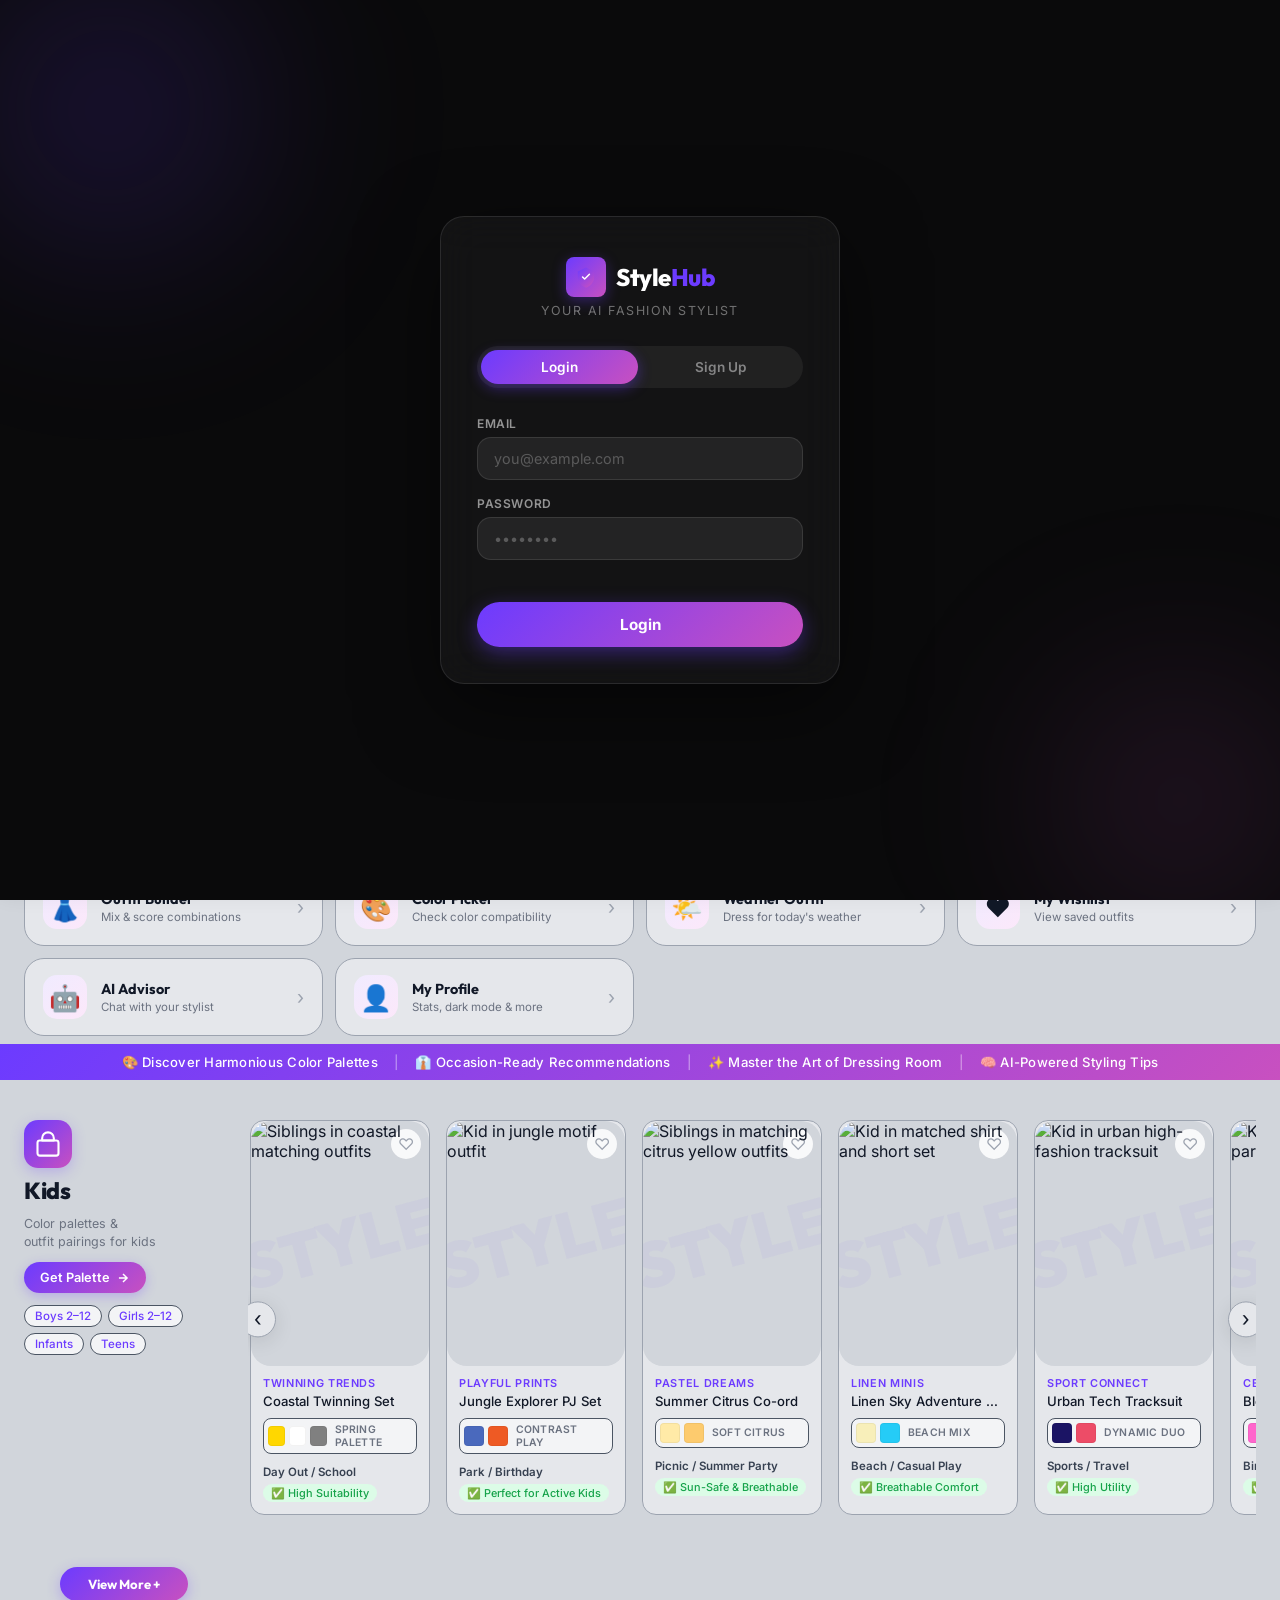
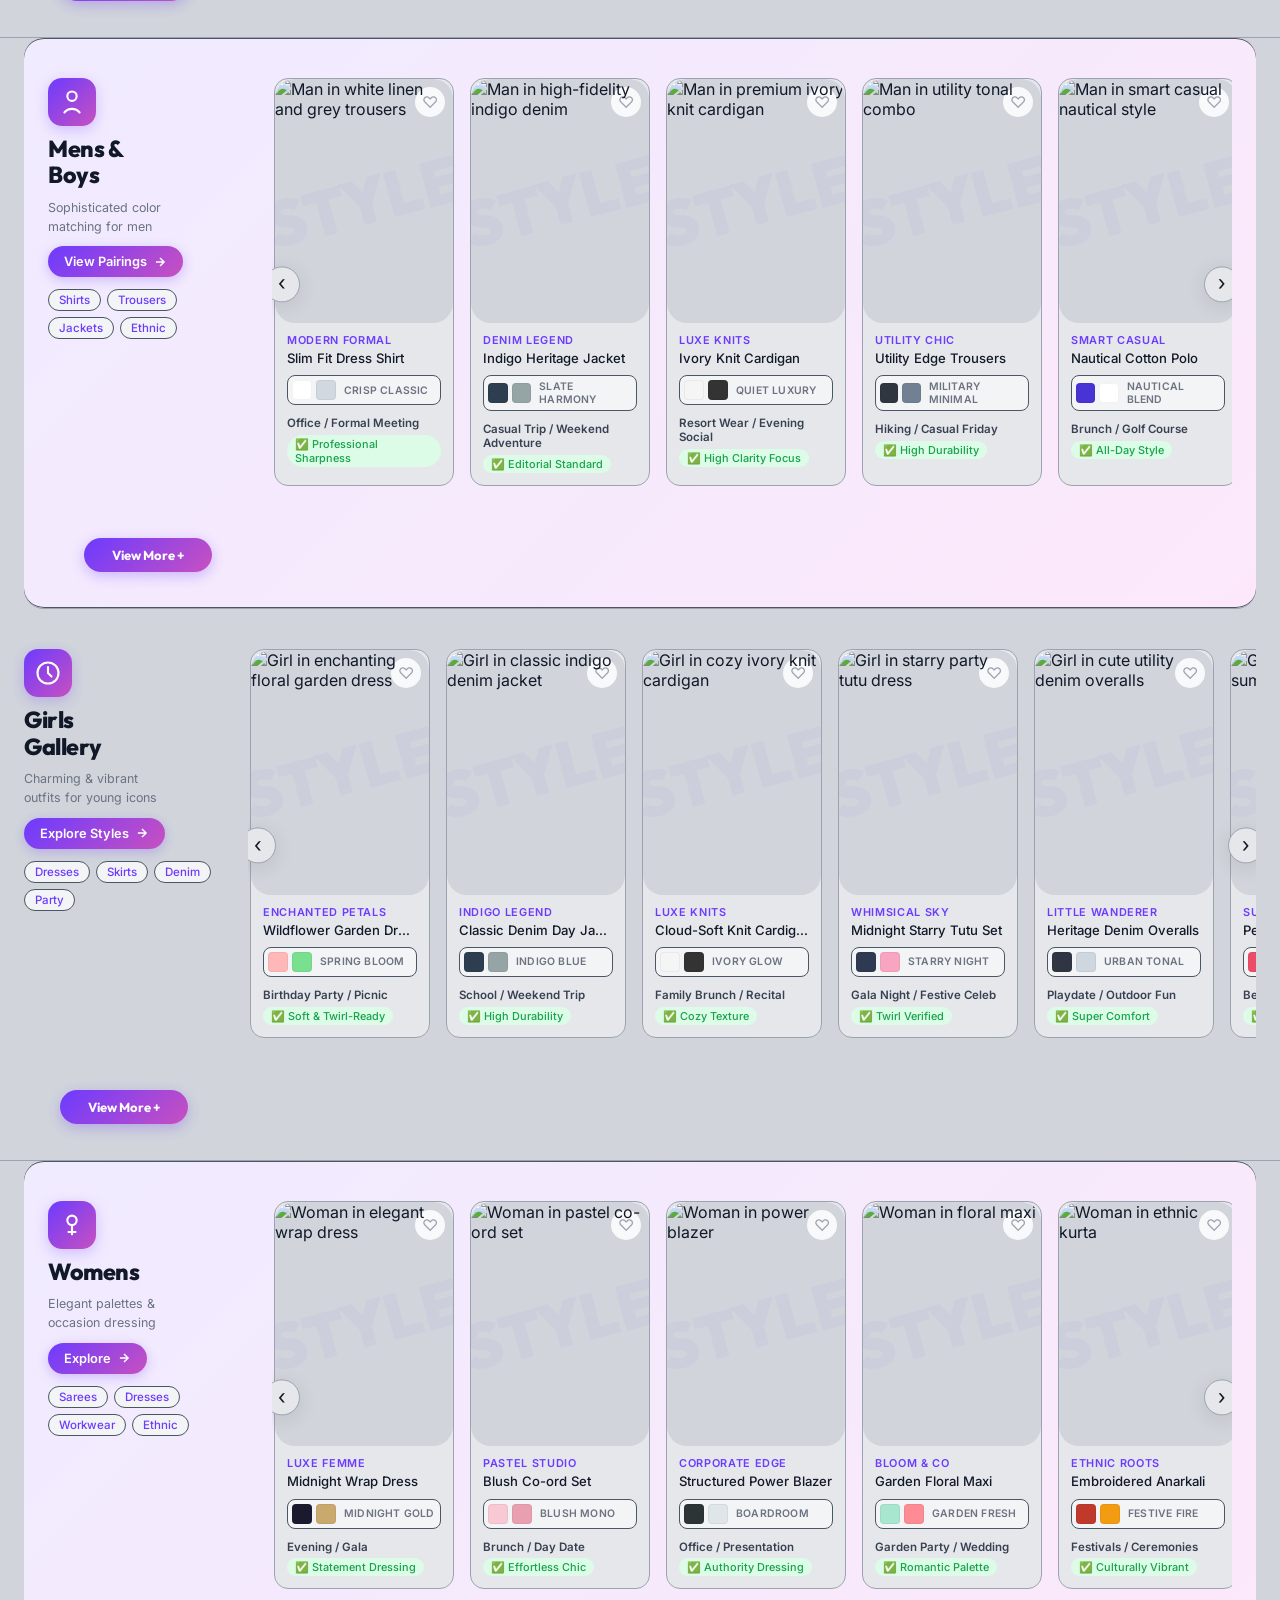
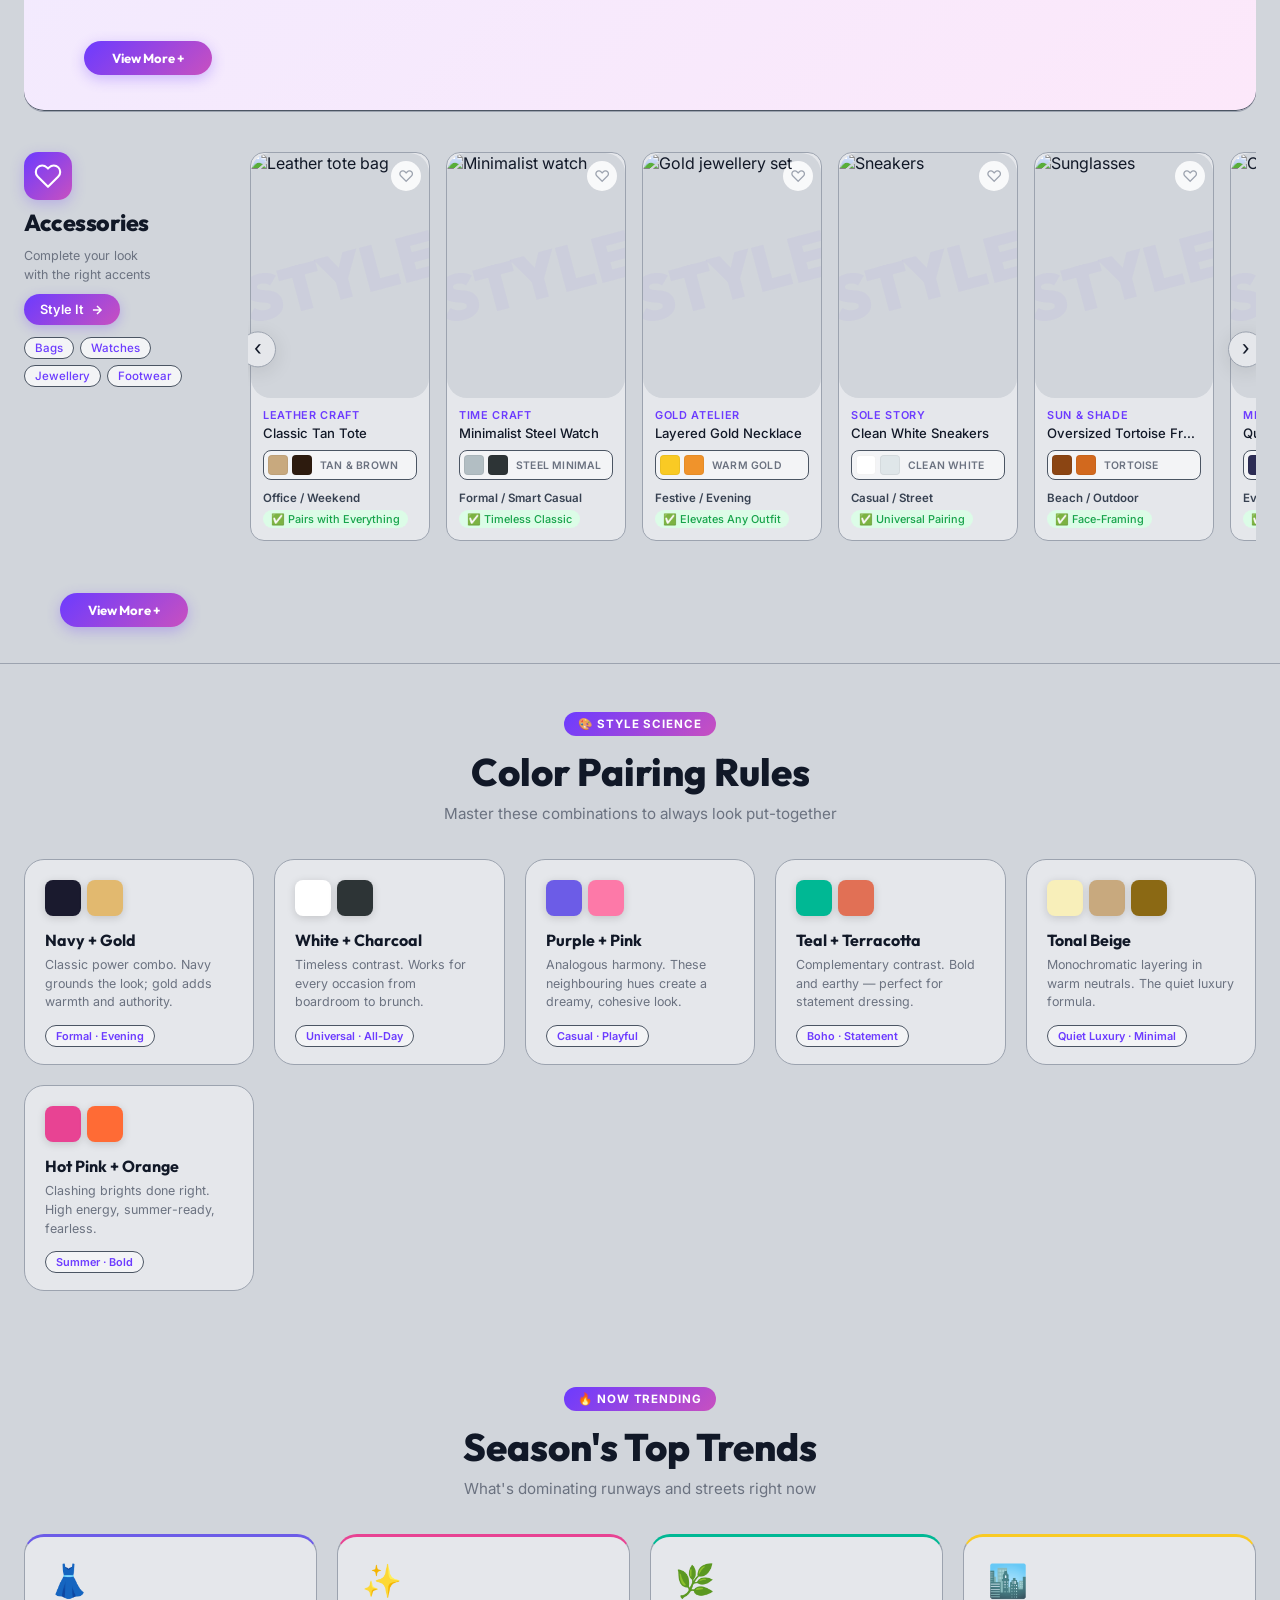
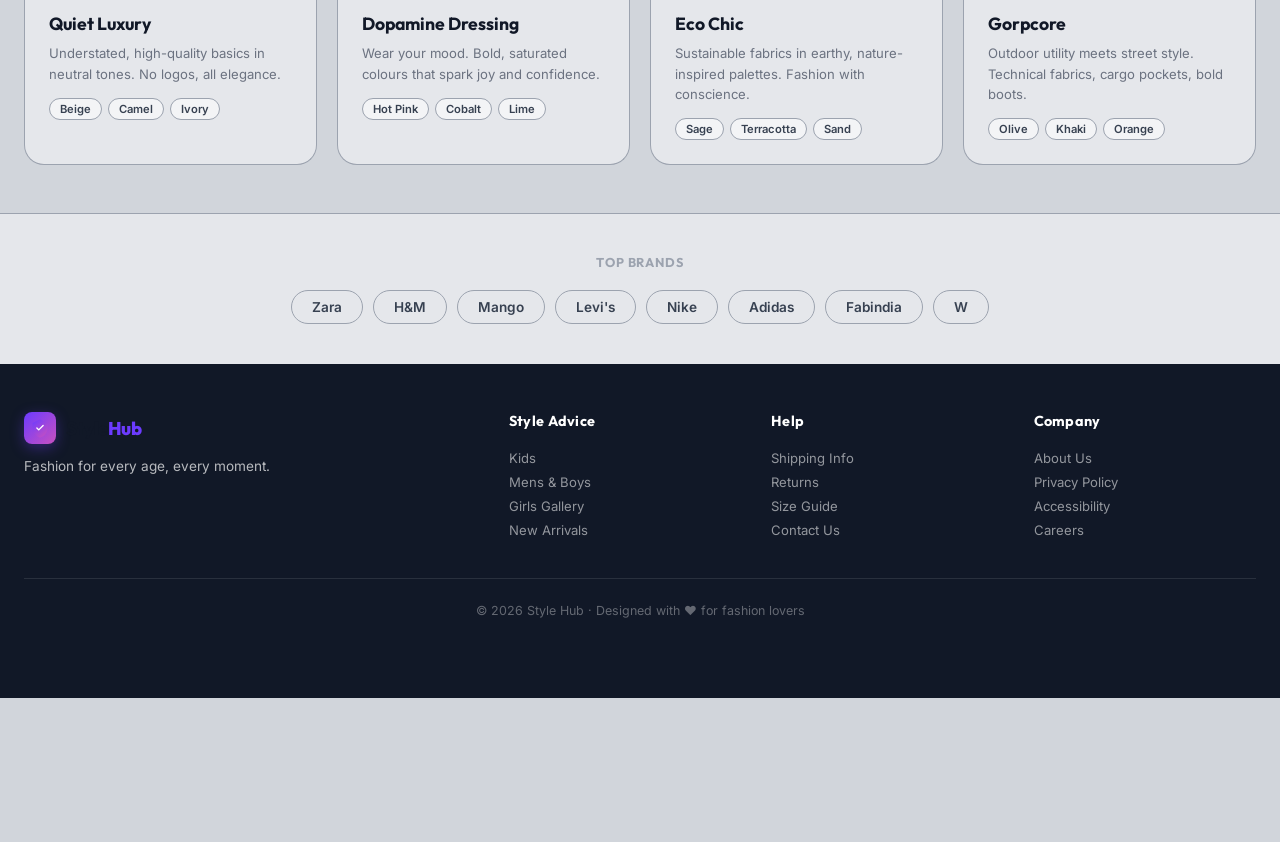
==== commit 176f92fe: "Initial commit: Style Hub AI Fashion Stylist (secure)" ====
--- a/StyleHub/index.html
+++ b/StyleHub/index.html
@@ -1,16 +1,122 @@
 <!DOCTYPE html>
 <html lang="en">
+
 <head>
   <meta charset="UTF-8" />
   <meta name="viewport" content="width=device-width, initial-scale=1.0" />
-  <title>Style Hub — Fashion for Everyone</title>
-  <meta name="description" content="Discover the latest fashion trends for Kids, Men, Boys, Girls & Women at Style Hub. Shop top clothing categories with free shipping." />
+  <title>Style Hub — Your AI Fashion Stylist</title>
+  <meta name="description"
+    content="Get expert fashion advice on color combinations and outfit suitability for every occasion. Master your style with Style Hub." />
   <link rel="preconnect" href="https://fonts.googleapis.com" />
   <link rel="preconnect" href="https://fonts.gstatic.com" crossorigin />
-  <link href="https://fonts.googleapis.com/css2?family=Outfit:wght@300;400;500;600;700;800&family=Inter:wght@300;400;500;600&display=swap" rel="stylesheet" />
+  <link
+    href="https://fonts.googleapis.com/css2?family=Outfit:wght@300;400;500;600;700;800&family=Inter:wght@300;400;500;600&family=Playfair+Display:ital,wght@0,700;0,900;1,700&family=Roboto:wght@400;700;900&display=swap"
+    rel="stylesheet" />
   <link rel="stylesheet" href="style.css" />
 </head>
+
 <body>
+  <!-- ══════════════════ SPLASH SCREEN ══════════════════ -->
+  <div id="splash-screen">
+    <!-- Particle canvas -->
+    <canvas id="splash-canvas"></canvas>
+
+    <!-- Ambient orbs -->
+    <div class="splash-orb splash-orb-1"></div>
+    <div class="splash-orb splash-orb-2"></div>
+    <div class="splash-orb splash-orb-3"></div>
+
+    <!-- Horizontal light streak -->
+    <div class="splash-streak"></div>
+
+    <!-- Core content -->
+    <div class="splash-content">
+      <!-- Logo word mark — bubble letters -->
+      <div class="splash-logo-wrap" id="splash-logo-wrap">
+        <h1 class="splash-logo-text">
+          <span class="bubble-letter bl-s">S</span><span class="bubble-letter bl-t">T</span><span
+            class="bubble-letter bl-y">Y</span><span class="bubble-letter bl-l">L</span><span
+            class="bubble-letter bl-e">E</span><span class="bubble-gap"></span><span
+            class="bubble-letter bl-h">H</span><span class="bubble-letter bl-u">U</span><span
+            class="bubble-letter bl-b2">B</span>
+        </h1>
+      </div>
+
+      <!-- Divider line -->
+      <div class="splash-divider" id="splash-divider"></div>
+
+      <!-- Tagline -->
+      <p class="splash-tagline" id="splash-tagline">Your AI Fashion Stylist</p>
+    </div>
+
+    <!-- Bottom progress bar -->
+    <div class="splash-progress">
+      <div class="splash-progress-fill" id="splash-progress-fill"></div>
+    </div>
+  </div>
+
+  <!-- ══════════════════ AUTH SCREEN ══════════════════ -->
+  <div id="auth-screen">
+    <div class="auth-bg-orb auth-orb-1"></div>
+    <div class="auth-bg-orb auth-orb-2"></div>
+    <div class="auth-card">
+      <div class="auth-logo">
+        <div class="logo-icon">
+          <svg width="22" height="22" viewBox="0 0 32 32" fill="none">
+            <path d="M16 2L4 8v8c0 7 5.2 13.5 12 15.5C22.8 29.5 28 23 28 16V8L16 2z" fill="url(#authLogoGrad)" />
+            <path d="M11 16l3 3 7-7" stroke="#fff" stroke-width="2.2" stroke-linecap="round" stroke-linejoin="round" />
+            <defs>
+              <linearGradient id="authLogoGrad" x1="4" y1="2" x2="28" y2="30" gradientUnits="userSpaceOnUse">
+                <stop stop-color="#6C3BFF" />
+                <stop offset="1" stop-color="#C850C0" />
+              </linearGradient>
+            </defs>
+          </svg>
+        </div>
+        <span class="logo-text">Style<span class="logo-accent">Hub</span></span>
+      </div>
+      <p class="auth-sub">Your AI Fashion Stylist</p>
+
+      <!-- Tabs -->
+      <div class="auth-tabs">
+        <button class="auth-tab active" id="tab-login" onclick="switchAuthTab('login')">Login</button>
+        <button class="auth-tab" id="tab-signup" onclick="switchAuthTab('signup')">Sign Up</button>
+      </div>
+
+      <!-- Login Form -->
+      <form class="auth-form" id="form-login" onsubmit="handleLogin(event)">
+        <div class="auth-field">
+          <label>Email</label>
+          <input type="email" id="login-email" placeholder="you@example.com" required autocomplete="email" />
+        </div>
+        <div class="auth-field">
+          <label>Password</label>
+          <input type="password" id="login-password" placeholder="••••••••" required autocomplete="current-password" />
+        </div>
+        <p class="auth-error" id="login-error"></p>
+        <button type="submit" class="auth-btn">Login</button>
+      </form>
+
+      <!-- Sign Up Form -->
+      <form class="auth-form auth-form-hidden" id="form-signup" onsubmit="handleSignup(event)">
+        <div class="auth-field">
+          <label>Name</label>
+          <input type="text" id="signup-name" placeholder="Your name" required autocomplete="name" />
+        </div>
+        <div class="auth-field">
+          <label>Email</label>
+          <input type="email" id="signup-email" placeholder="you@example.com" required autocomplete="email" />
+        </div>
+        <div class="auth-field">
+          <label>Password</label>
+          <input type="password" id="signup-password" placeholder="Min 6 characters" required
+            autocomplete="new-password" />
+        </div>
+        <p class="auth-error" id="signup-error"></p>
+        <button type="submit" class="auth-btn">Create Account</button>
+      </form>
+    </div>
+  </div>
 
   <!-- ══════════════════ HEADER ══════════════════ -->
   <header class="header" id="header">
@@ -20,12 +126,12 @@
       <a href="#" class="logo" id="logo-link">
         <div class="logo-icon">
           <svg width="28" height="28" viewBox="0 0 32 32" fill="none">
-            <path d="M16 2L4 8v8c0 7 5.2 13.5 12 15.5C22.8 29.5 28 23 28 16V8L16 2z" fill="url(#logoGrad)"/>
-            <path d="M11 16l3 3 7-7" stroke="#fff" stroke-width="2.2" stroke-linecap="round" stroke-linejoin="round"/>
+            <path d="M16 2L4 8v8c0 7 5.2 13.5 12 15.5C22.8 29.5 28 23 28 16V8L16 2z" fill="url(#logoGrad)" />
+            <path d="M11 16l3 3 7-7" stroke="#fff" stroke-width="2.2" stroke-linecap="round" stroke-linejoin="round" />
             <defs>
               <linearGradient id="logoGrad" x1="4" y1="2" x2="28" y2="30" gradientUnits="userSpaceOnUse">
-                <stop stop-color="#6C3BFF"/>
-                <stop offset="1" stop-color="#C850C0"/>
+                <stop stop-color="#6C3BFF" />
+                <stop offset="1" stop-color="#C850C0" />
               </linearGradient>
             </defs>
           </svg>
@@ -36,46 +142,32 @@
       <!-- Search Bar -->
       <div class="search-wrap" id="search-wrap">
         <div class="search-bar">
-          <svg class="search-icon" width="18" height="18" viewBox="0 0 24 24" fill="none" stroke="currentColor" stroke-width="2">
-            <circle cx="11" cy="11" r="8"/><path d="M21 21l-4.35-4.35"/>
-          </svg>
-          <input
-            type="text"
-            id="search-input"
-            class="search-input"
-            placeholder="Search dresses, tops, shirts, kids wear…"
-            autocomplete="off"
-          />
+          <svg class="search-icon" width="18" height="18" viewBox="0 0 24 24" fill="none" stroke="currentColor"
+            stroke-width="2">
+            <circle cx="11" cy="11" r="8" />
+            <path d="M21 21l-4.35-4.35" />
+          </svg>
+          <input type="text" id="search-input" class="search-input"
+            placeholder="Search dresses, tops, shirts, kids wear…" autocomplete="off" />
           <button class="search-clear" id="search-clear" aria-label="Clear search">×</button>
         </div>
-        <!-- Visual Search / Camera Button -->
-        <button class="camera-btn" id="camera-btn" aria-label="Visual search with camera" title="Search by image">
-          <svg width="20" height="20" viewBox="0 0 24 24" fill="none" stroke="currentColor" stroke-width="2" stroke-linecap="round" stroke-linejoin="round">
-            <path d="M23 19a2 2 0 01-2 2H3a2 2 0 01-2-2V8a2 2 0 012-2h4l2-3h6l2 3h4a2 2 0 012 2z"/>
-            <circle cx="12" cy="13" r="4"/>
-          </svg>
-          <span class="camera-tooltip">Visual Search</span>
-        </button>
       </div>
 
       <!-- Header Right Actions -->
       <div class="header-actions">
-        <button class="action-btn" aria-label="Wishlist" title="Wishlist">
-          <svg width="20" height="20" viewBox="0 0 24 24" fill="none" stroke="currentColor" stroke-width="2" stroke-linecap="round" stroke-linejoin="round">
-            <path d="M20.84 4.61a5.5 5.5 0 00-7.78 0L12 5.67l-1.06-1.06a5.5 5.5 0 00-7.78 7.78l1.06 1.06L12 21.23l7.78-7.78 1.06-1.06a5.5 5.5 0 000-7.78z"/>
-          </svg>
-          <span class="badge">3</span>
+        <button class="action-btn" aria-label="Saved Styles" title="Saved Styles">
+          <svg width="20" height="20" viewBox="0 0 24 24" fill="none" stroke="currentColor" stroke-width="2"
+            stroke-linecap="round" stroke-linejoin="round">
+            <path
+              d="M20.84 4.61a5.5 5.5 0 00-7.78 0L12 5.67l-1.06-1.06a5.5 5.5 0 00-7.78 7.78l1.06 1.06L12 21.23l7.78-7.78 1.06-1.06a5.5 5.5 0 000-7.78z" />
+          </svg>
+          <span class="badge">12</span>
         </button>
-        <button class="action-btn" aria-label="Cart" title="Shopping cart">
-          <svg width="20" height="20" viewBox="0 0 24 24" fill="none" stroke="currentColor" stroke-width="2" stroke-linecap="round" stroke-linejoin="round">
-            <circle cx="9" cy="21" r="1"/><circle cx="20" cy="21" r="1"/>
-            <path d="M1 1h4l2.68 13.39a2 2 0 002 1.61h9.72a2 2 0 002-1.61L23 6H6"/>
-          </svg>
-          <span class="badge">5</span>
-        </button>
-        <button class="action-btn profile-btn" aria-label="Account" title="My Account">
-          <svg width="20" height="20" viewBox="0 0 24 24" fill="none" stroke="currentColor" stroke-width="2" stroke-linecap="round" stroke-linejoin="round">
-            <path d="M20 21v-2a4 4 0 00-4-4H8a4 4 0 00-4 4v2"/><circle cx="12" cy="7" r="4"/>
+        <button class="action-btn" aria-label="Style Guide" title="Style Guide">
+          <svg width="20" height="20" viewBox="0 0 24 24" fill="none" stroke="currentColor" stroke-width="2"
+            stroke-linecap="round" stroke-linejoin="round">
+            <path d="M4 19.5A2.5 2.5 0 0 1 6.5 17H20" />
+            <path d="M6.5 2H20v20H6.5A2.5 2.5 0 0 1 4 19.5v-15A2.5 2.5 0 0 1 6.5 2z" />
           </svg>
         </button>
         <button class="hamburger" id="hamburger" aria-label="Menu">
@@ -86,59 +178,95 @@
 
     <!-- Mobile Menu -->
     <nav class="mobile-menu" id="mobile-menu">
-      <a href="#kids-row">Kids</a>
-      <a href="#mens-row">Mens &amp; Boys</a>
-      <a href="#womens-row">Girls &amp; Womens</a>
-      <a href="#">Sale 🔥</a>
-      <a href="#">New Arrivals ✨</a>
+      <!-- Nav items removed per request -->
     </nav>
 
     <!-- Desktop Nav -->
     <nav class="desktop-nav">
-      <a href="#kids-row" class="nav-item">Kids</a>
-      <a href="#mens-row" class="nav-item">Mens &amp; Boys</a>
-      <a href="#womens-row" class="nav-item">Girls &amp; Womens</a>
-      <a href="#" class="nav-item nav-sale">Sale 🔥</a>
-      <a href="#" class="nav-item">New Arrivals</a>
-      <a href="#" class="nav-item">Brands</a>
     </nav>
   </header>
 
   <!-- ══════════════════ MAIN ══════════════════ -->
   <main class="main">
 
-    <!-- ─── HERO BANNER ─── -->
-    <section class="hero-banner">
-      <div class="hero-text">
-        <span class="hero-tag">Spring / Summer 2026</span>
-        <h1 class="hero-title">Fashion That<br/><span class="hero-accent">Feels Like You</span></h1>
-        <p class="hero-sub">Explore curated collections for every age, style &amp; season.</p>
-        <div class="hero-btns">
-          <button class="btn-primary" onclick="document.getElementById('kids-row').scrollIntoView({behavior:'smooth'})">Shop Now</button>
-          <button class="btn-outline" onclick="document.getElementById('womens-row').scrollIntoView({behavior:'smooth'})">Explore Lookbook →</button>
-        </div>
-      </div>
-      <div class="hero-visual">
-        <div class="hero-img-wrap">
-          <img src="https://images.unsplash.com/photo-1515886657613-9f3515b0c78f?w=600&q=80" alt="Fashion model in stylish outfit" class="hero-img" loading="lazy"/>
-          <div class="hero-badge-float">
-            <span class="hbf-label">New In</span>
-            <span class="hbf-num">200+</span>
-            <span class="hbf-sub">Styles</span>
+    <!-- ─── SUMMER VIBE HERO (IMAGE + OVERLAY TYPOGRAPHY) ─── -->
+    <section class="hero-summer">
+      <div class="hero-summer-bg"></div>
+      <div class="hero-alphabet-overlay">S</div>
+
+      <div class="hero-summer-content">
+        <span class="hero-tag-summer">Summer 2026 Advice</span>
+        <h1 class="hero-title">STYLE<span class="hero-title-hub">HUB</span></h1>
+        <p class="hero-sub">Expert advice on color combinations and summery styles.</p>
+        <div class="hero-btns-centered"><button class="btn-primary" onclick="document.getElementById('kids-row').scrollIntoView({behavior:'smooth'});">View More ?</button></div>
+      </div>
+    </section>
+
+    <!-- ─── FEATURES GRID ─── -->
+    <section class="features-grid-section">
+      <div class="features-grid">
+        <a href="outfit-builder.html" class="feature-card">
+          <div class="fc-icon">👗</div>
+          <div class="fc-text">
+            <div class="fc-title">Outfit Builder</div>
+            <div class="fc-sub">Mix & score combinations</div>
           </div>
-        </div>
+          <span class="fc-arrow">›</span>
+        </a>
+        <a href="color-picker.html" class="feature-card">
+          <div class="fc-icon">🎨</div>
+          <div class="fc-text">
+            <div class="fc-title">Color Picker</div>
+            <div class="fc-sub">Check color compatibility</div>
+          </div>
+          <span class="fc-arrow">›</span>
+        </a>
+
+        <a href="weather-outfit.html" class="feature-card">
+          <div class="fc-icon">🌤️</div>
+          <div class="fc-text">
+            <div class="fc-title">Weather Outfit</div>
+            <div class="fc-sub">Dress for today's weather</div>
+          </div>
+          <span class="fc-arrow">›</span>
+        </a>
+
+        <a href="wishlist.html" class="feature-card">
+          <div class="fc-icon">❤️</div>
+          <div class="fc-text">
+            <div class="fc-title">My Wishlist</div>
+            <div class="fc-sub">View saved outfits</div>
+          </div>
+          <span class="fc-arrow">›</span>
+        </a>
+        <a href="advisor.html" class="feature-card">
+          <div class="fc-icon">🤖</div>
+          <div class="fc-text">
+            <div class="fc-title">AI Advisor</div>
+            <div class="fc-sub">Chat with your stylist</div>
+          </div>
+          <span class="fc-arrow">›</span>
+        </a>
+        <a href="profile.html" class="feature-card">
+          <div class="fc-icon">👤</div>
+          <div class="fc-text">
+            <div class="fc-title">My Profile</div>
+            <div class="fc-sub">Stats, dark mode & more</div>
+          </div>
+          <span class="fc-arrow">›</span>
+        </a>
       </div>
     </section>
 
     <!-- ─── PROMO STRIP ─── -->
     <div class="promo-strip">
-      <span>🚚 Free Shipping on orders over ₹999</span>
+      <span>🎨 Discover Harmonious Color Palettes</span>
       <span class="strip-sep">|</span>
-      <span>🔄 Easy 30-day Returns</span>
+      <span>👔 Occasion-Ready Recommendations</span>
       <span class="strip-sep">|</span>
-      <span>✨ New Arrivals Every Week</span>
+      <span>✨ Master the Art of Dressing Room</span>
       <span class="strip-sep">|</span>
-      <span>💳 EMI Available</span>
+      <span>🧠 AI-Powered Styling Tips</span>
     </div>
 
     <!-- ══════════════════════════════════════
@@ -147,15 +275,18 @@
     <section class="category-row" id="kids-row">
       <div class="category-label-col">
         <div class="cat-icon">
-          <svg width="28" height="28" viewBox="0 0 24 24" fill="none" stroke="currentColor" stroke-width="1.8" stroke-linecap="round" stroke-linejoin="round">
-            <path d="M12 2a5 5 0 015 5v2H7V7a5 5 0 015-5z"/>
-            <rect x="3" y="9" width="18" height="13" rx="2"/>
+          <svg width="28" height="28" viewBox="0 0 24 24" fill="none" stroke="currentColor" stroke-width="1.8"
+            stroke-linecap="round" stroke-linejoin="round">
+            <path d="M12 2a5 5 0 015 5v2H7V7a5 5 0 015-5z" />
+            <rect x="3" y="9" width="18" height="13" rx="2" />
           </svg>
         </div>
         <h2 class="cat-name">Kids</h2>
-        <p class="cat-desc">Fun &amp; comfy<br/>styles for little ones</p>
-        <button class="cat-cta-btn" id="kids-cat-btn">Categories
-          <svg width="14" height="14" viewBox="0 0 24 24" fill="none" stroke="currentColor" stroke-width="2.5"><path d="M5 12h14M12 5l7 7-7 7"/></svg>
+        <p class="cat-desc">Color palettes &amp;<br />outfit pairings for kids</p>
+        <button class="cat-cta-btn" id="kids-cat-btn">Get Palette
+          <svg width="14" height="14" viewBox="0 0 24 24" fill="none" stroke="currentColor" stroke-width="2.5">
+            <path d="M5 12h14M12 5l7 7-7 7" />
+          </svg>
         </button>
         <div class="cat-sub-links">
           <span class="sub-chip">Boys 2–12</span>
@@ -170,101 +301,130 @@
         <div class="product-scroll" id="kids-scroll">
 
           <article class="product-card">
-            <div class="prod-img-wrap">
-              <img src="https://images.unsplash.com/photo-1503944583220-79d8926ad5e2?w=400&q=80" alt="Kids colorful t-shirt" loading="lazy"/>
-              <span class="prod-tag new">New</span>
-              <button class="prod-wish" aria-label="Add to wishlist">♡</button>
-            </div>
-            <div class="prod-info">
-              <p class="prod-brand">UrbanKids</p>
-              <p class="prod-name">Printed Cotton Tee</p>
-              <div class="prod-price-row">
-                <span class="prod-price">₹349</span>
-                <span class="prod-mrp">₹699</span>
-                <span class="prod-disc">50% off</span>
-              </div>
-            </div>
-          </article>
-
-          <article class="product-card">
-            <div class="prod-img-wrap">
-              <img src="https://images.unsplash.com/photo-1471286174890-9c112ac6823b?w=400&q=80" alt="Kids denim overalls" loading="lazy"/>
-              <span class="prod-tag sale">Sale</span>
-              <button class="prod-wish" aria-label="Add to wishlist">♡</button>
-            </div>
-            <div class="prod-info">
-              <p class="prod-brand">TinyStyle</p>
-              <p class="prod-name">Denim Dungaree Set</p>
-              <div class="prod-price-row">
-                <span class="prod-price">₹699</span>
-                <span class="prod-mrp">₹1199</span>
-                <span class="prod-disc">42% off</span>
-              </div>
-            </div>
-          </article>
-
-          <article class="product-card">
-            <div class="prod-img-wrap">
-              <img src="https://images.unsplash.com/photo-1519238263530-99bdd11df2ea?w=400&q=80" alt="Kids summer dress" loading="lazy"/>
-              <button class="prod-wish" aria-label="Add to wishlist">♡</button>
-            </div>
-            <div class="prod-info">
-              <p class="prod-brand">LittleFash</p>
-              <p class="prod-name">Floral Summer Frock</p>
-              <div class="prod-price-row">
-                <span class="prod-price">₹499</span>
-                <span class="prod-mrp">₹899</span>
-                <span class="prod-disc">44% off</span>
-              </div>
-            </div>
-          </article>
-
-          <article class="product-card">
-            <div class="prod-img-wrap">
-              <img src="https://images.unsplash.com/photo-1545558014-8692077e9b5c?w=400&q=80" alt="Kids casual shorts set" loading="lazy"/>
-              <span class="prod-tag trending">Trending</span>
-              <button class="prod-wish" aria-label="Add to wishlist">♡</button>
-            </div>
-            <div class="prod-info">
-              <p class="prod-brand">Kiddos</p>
-              <p class="prod-name">Shorts &amp; Tee Combo</p>
-              <div class="prod-price-row">
-                <span class="prod-price">₹549</span>
-                <span class="prod-mrp">₹999</span>
-                <span class="prod-disc">45% off</span>
-              </div>
-            </div>
-          </article>
-
-          <article class="product-card">
-            <div class="prod-img-wrap">
-              <img src="https://images.unsplash.com/photo-1570569295-01b4e2f0a7f5?w=400&q=80" alt="Kids tracksuit" loading="lazy"/>
-              <button class="prod-wish" aria-label="Add to wishlist">♡</button>
-            </div>
-            <div class="prod-info">
-              <p class="prod-brand">SportKid</p>
-              <p class="prod-name">Athletic Tracksuit</p>
-              <div class="prod-price-row">
-                <span class="prod-price">₹799</span>
-                <span class="prod-mrp">₹1399</span>
-                <span class="prod-disc">43% off</span>
-              </div>
-            </div>
-          </article>
-
-          <article class="product-card">
-            <div class="prod-img-wrap">
-              <img src="https://images.unsplash.com/photo-1550639525-c97d455acf70?w=400&q=80" alt="Kids party wear dress" loading="lazy"/>
-              <span class="prod-tag new">New</span>
-              <button class="prod-wish" aria-label="Add to wishlist">♡</button>
-            </div>
-            <div class="prod-info">
-              <p class="prod-brand">LittleFash</p>
-              <p class="prod-name">Party Frock - Pink</p>
-              <div class="prod-price-row">
-                <span class="prod-price">₹899</span>
-                <span class="prod-mrp">₹1499</span>
-                <span class="prod-disc">40% off</span>
+            <div class="prod-img-wrap ken-burns">
+              <img
+                src="https://www.sheknows.com/wp-content/uploads/2023/09/Screen-Shot-2023-09-21-at-2.42.38-PM.png?w=1440"
+                alt="Siblings in coastal matching outfits" loading="lazy" />
+              <button class="prod-wish" aria-label="Add to wishlist">♡</button>
+            </div>
+            <div class="prod-info">
+              <p class="prod-brand">Twinning Trends</p>
+              <p class="prod-name">Coastal Twinning Set</p>
+              <div class="prod-styling">
+                <div class="palette-mood">
+                  <span class="color-block" style="background: #FFD700;"></span>
+                  <span class="color-block" style="background: #FFFFFF;"></span>
+                  <span class="color-block" style="background: #808080;"></span>
+                  <span class="palette-label">Spring Palette</span>
+                </div>
+                <p class="style-occasion">Day Out / School</p>
+                <div class="style-suitability">✅ High Suitability</div>
+              </div>
+            </div>
+          </article>
+
+          <article class="product-card">
+            <div class="prod-img-wrap ken-burns">
+              <img
+                src="https://www.fancydresswale.com/cdn/shop/products/Newborn-Toddler-Kids-Monkey-Printed-Baby-Boys-Clothing-Set-Long-Sleeve-Tops-Pants-Little-Kids-All-season-Outfits_-Brown-fancydresswale.com-53415029.jpg?v=1753687562"
+                alt="Kid in jungle motif outfit" loading="lazy" />
+              <button class="prod-wish" aria-label="Add to wishlist">♡</button>
+            </div>
+            <div class="prod-info">
+              <p class="prod-brand">Playful Prints</p>
+              <p class="prod-name">Jungle Explorer PJ Set</p>
+              <div class="prod-styling">
+                <div class="palette-mood">
+                  <span class="color-block" style="background: #4A69BD;"></span>
+                  <span class="color-block" style="background: #EE5A24;"></span>
+                  <span class="palette-label">Contrast Play</span>
+                </div>
+                <p class="style-occasion">Park / Birthday</p>
+                <div class="style-suitability">✅ Perfect for Active Kids</div>
+              </div>
+            </div>
+          </article>
+
+          <article class="product-card">
+            <div class="prod-img-wrap ken-burns">
+              <img src="https://images.unsplash.com/photo-1621454523226-eb4f39255651?w=800&q=80"
+                alt="Siblings in matching citrus yellow outfits" loading="lazy" />
+              <button class="prod-wish" aria-label="Add to wishlist">♡</button>
+            </div>
+            <div class="prod-info">
+              <p class="prod-brand">Pastel Dreams</p>
+              <p class="prod-name">Summer Citrus Co-ord</p>
+              <div class="prod-styling">
+                <div class="palette-mood">
+                  <span class="color-block" style="background: #FFEAA7;"></span>
+                  <span class="color-block" style="background: #FDCB6E;"></span>
+                  <span class="palette-label">Soft Citrus</span>
+                </div>
+                <p class="style-occasion">Picnic / Summer Party</p>
+                <div class="style-suitability">✅ Sun-Safe & Breathable</div>
+              </div>
+            </div>
+          </article>
+
+          <article class="product-card">
+            <div class="prod-img-wrap ken-burns">
+              <img src="https://encrypted-tbn0.gstatic.com/images?q=tbn:ANd9GcSGRY42jsZh0AoTqmy7X_6IUG_DXR3Z_S-mxw&s"
+                alt="Kid in matched shirt and short set" loading="lazy" />
+              <button class="prod-wish" aria-label="Add to wishlist">♡</button>
+            </div>
+            <div class="prod-info">
+              <p class="prod-brand">Linen Minis</p>
+              <p class="prod-name">Linen Sky Adventure Set</p>
+              <div class="prod-styling">
+                <div class="palette-mood">
+                  <span class="color-block" style="background: #F8EFBA;"></span>
+                  <span class="color-block" style="background: #25CCF7;"></span>
+                  <span class="palette-label">Beach Mix</span>
+                </div>
+                <p class="style-occasion">Beach / Casual Play</p>
+                <div class="style-suitability">✅ Breathable Comfort</div>
+              </div>
+            </div>
+          </article>
+
+          <article class="product-card">
+            <div class="prod-img-wrap ken-burns">
+              <img src="https://encrypted-tbn0.gstatic.com/images?q=tbn:ANd9GcRWPomUWhmBD7MCyxGW8ry_BBJBehf5or08Zg&s"
+                alt="Kid in urban high-fashion tracksuit" loading="lazy" />
+              <button class="prod-wish" aria-label="Add to wishlist">♡</button>
+            </div>
+            <div class="prod-info">
+              <p class="prod-brand">Sport Connect</p>
+              <p class="prod-name">Urban Tech Tracksuit</p>
+              <div class="prod-styling">
+                <div class="palette-mood">
+                  <span class="color-block" style="background: #1B1464;"></span>
+                  <span class="color-block" style="background: #ED4C67;"></span>
+                  <span class="palette-label">Dynamic Duo</span>
+                </div>
+                <p class="style-occasion">Sports / Travel</p>
+                <div class="style-suitability">✅ High Utility</div>
+              </div>
+            </div>
+          </article>
+
+          <article class="product-card">
+            <div class="prod-img-wrap ken-burns">
+              <img src="https://images.unsplash.com/photo-1518831959646-742c3a14ebf7?w=400&q=80"
+                alt="Kid in fancy pink party dress" loading="lazy" />
+              <button class="prod-wish" aria-label="Add to wishlist">♡</button>
+            </div>
+            <div class="prod-info">
+              <p class="prod-brand">Celebration Sets</p>
+              <p class="prod-name">Blossom Gala Festive Set</p>
+              <div class="prod-styling">
+                <div class="palette-mood">
+                  <span class="color-block" style="background: #FF66CC;"></span>
+                  <span class="color-block" style="background: #FFCCFF;"></span>
+                  <span class="palette-label">Fairy Tone</span>
+                </div>
+                <p class="style-occasion">Birthday Party</p>
+                <div class="style-suitability">✅ Elegant Choice</div>
               </div>
             </div>
           </article>
@@ -280,14 +440,18 @@
     <section class="category-row alt-row" id="mens-row">
       <div class="category-label-col">
         <div class="cat-icon">
-          <svg width="28" height="28" viewBox="0 0 24 24" fill="none" stroke="currentColor" stroke-width="1.8" stroke-linecap="round" stroke-linejoin="round">
-            <circle cx="12" cy="7" r="4"/><path d="M5.5 21a8.38 8.38 0 0113 0"/>
-          </svg>
-        </div>
-        <h2 class="cat-name">Mens &amp;<br/>Boys</h2>
-        <p class="cat-desc">Sharp &amp; casual<br/>everyday wear</p>
-        <button class="cat-cta-btn" id="mens-cat-btn">Shop All
-          <svg width="14" height="14" viewBox="0 0 24 24" fill="none" stroke="currentColor" stroke-width="2.5"><path d="M5 12h14M12 5l7 7-7 7"/></svg>
+          <svg width="28" height="28" viewBox="0 0 24 24" fill="none" stroke="currentColor" stroke-width="1.8"
+            stroke-linecap="round" stroke-linejoin="round">
+            <circle cx="12" cy="7" r="4" />
+            <path d="M5.5 21a8.38 8.38 0 0113 0" />
+          </svg>
+        </div>
+        <h2 class="cat-name">Mens &amp;<br />Boys</h2>
+        <p class="cat-desc">Sophisticated color<br />matching for men</p>
+        <button class="cat-cta-btn" id="mens-cat-btn">View Pairings
+          <svg width="14" height="14" viewBox="0 0 24 24" fill="none" stroke="currentColor" stroke-width="2.5">
+            <path d="M5 12h14M12 5l7 7-7 7" />
+          </svg>
         </button>
         <div class="cat-sub-links">
           <span class="sub-chip">Shirts</span>
@@ -302,101 +466,127 @@
         <div class="product-scroll" id="mens-scroll">
 
           <article class="product-card">
-            <div class="prod-img-wrap">
-              <img src="https://images.unsplash.com/photo-1521572163474-6864f9cf17ab?w=400&q=80" alt="Men white dress shirt" loading="lazy"/>
-              <span class="prod-tag new">New</span>
-              <button class="prod-wish" aria-label="Add to wishlist">♡</button>
-            </div>
-            <div class="prod-info">
-              <p class="prod-brand">FormalEdge</p>
+            <div class="prod-img-wrap ken-burns">
+              <img src="https://images.unsplash.com/photo-1617137984095-74e4e5e3613f?w=400&q=80"
+                alt="Man in white linen and grey trousers" loading="lazy" />
+              <button class="prod-wish" aria-label="Add to wishlist">♡</button>
+            </div>
+            <div class="prod-info">
+              <p class="prod-brand">Modern Formal</p>
               <p class="prod-name">Slim Fit Dress Shirt</p>
-              <div class="prod-price-row">
-                <span class="prod-price">₹699</span>
-                <span class="prod-mrp">₹1299</span>
-                <span class="prod-disc">46% off</span>
-              </div>
-            </div>
-          </article>
-
-          <article class="product-card">
-            <div class="prod-img-wrap">
-              <img src="https://images.unsplash.com/photo-1617196034183-421b4040ed20?w=400&q=80" alt="Men casual denim jacket" loading="lazy"/>
-              <button class="prod-wish" aria-label="Add to wishlist">♡</button>
-            </div>
-            <div class="prod-info">
-              <p class="prod-brand">UrbanDen</p>
-              <p class="prod-name">Washed Denim Jacket</p>
-              <div class="prod-price-row">
-                <span class="prod-price">₹1299</span>
-                <span class="prod-mrp">₹2499</span>
-                <span class="prod-disc">48% off</span>
-              </div>
-            </div>
-          </article>
-
-          <article class="product-card">
-            <div class="prod-img-wrap">
-              <img src="https://images.unsplash.com/photo-1593030761757-71fae45fa0e7?w=400&q=80" alt="Men black t-shirt" loading="lazy"/>
-              <span class="prod-tag trending">Trending</span>
-              <button class="prod-wish" aria-label="Add to wishlist">♡</button>
-            </div>
-            <div class="prod-info">
-              <p class="prod-brand">BasixCo</p>
-              <p class="prod-name">Oversized Graphic Tee</p>
-              <div class="prod-price-row">
-                <span class="prod-price">₹449</span>
-                <span class="prod-mrp">₹799</span>
-                <span class="prod-disc">44% off</span>
-              </div>
-            </div>
-          </article>
-
-          <article class="product-card">
-            <div class="prod-img-wrap">
-              <img src="https://images.unsplash.com/photo-1542272604-787c3835535d?w=400&q=80" alt="Men trousers" loading="lazy"/>
-              <button class="prod-wish" aria-label="Add to wishlist">♡</button>
-            </div>
-            <div class="prod-info">
-              <p class="prod-brand">SlimFit Co</p>
-              <p class="prod-name">Cargo Slim Trousers</p>
-              <div class="prod-price-row">
-                <span class="prod-price">₹899</span>
-                <span class="prod-mrp">₹1699</span>
-                <span class="prod-disc">47% off</span>
-              </div>
-            </div>
-          </article>
-
-          <article class="product-card">
-            <div class="prod-img-wrap">
-              <img src="https://images.unsplash.com/photo-1602810319428-019690571b5b?w=400&q=80" alt="Men polo shirt" loading="lazy"/>
-              <span class="prod-tag sale">Sale</span>
-              <button class="prod-wish" aria-label="Add to wishlist">♡</button>
-            </div>
-            <div class="prod-info">
-              <p class="prod-brand">PoloElite</p>
-              <p class="prod-name">Classic Polo Shirt</p>
-              <div class="prod-price-row">
-                <span class="prod-price">₹549</span>
-                <span class="prod-mrp">₹999</span>
-                <span class="prod-disc">45% off</span>
-              </div>
-            </div>
-          </article>
-
-          <article class="product-card">
-            <div class="prod-img-wrap">
-              <img src="https://images.unsplash.com/photo-1490578474895-699cd4e2cf59?w=400&q=80" alt="Men ethnic kurta" loading="lazy"/>
-              <span class="prod-tag new">New</span>
-              <button class="prod-wish" aria-label="Add to wishlist">♡</button>
-            </div>
-            <div class="prod-info">
-              <p class="prod-brand">EthnicVibe</p>
-              <p class="prod-name">Mandarin Collar Kurta</p>
-              <div class="prod-price-row">
-                <span class="prod-price">₹799</span>
-                <span class="prod-mrp">₹1499</span>
-                <span class="prod-disc">47% off</span>
+              <div class="prod-styling">
+                <div class="palette-mood">
+                  <span class="color-block" style="background: #FFFFFF;"></span>
+                  <span class="color-block" style="background: #D1D8E0;"></span>
+                  <span class="palette-label">Crisp Classic</span>
+                </div>
+                <p class="style-occasion">Office / Formal Meeting</p>
+                <div class="style-suitability">✅ Professional Sharpness</div>
+              </div>
+            </div>
+          </article>
+
+          <article class="product-card">
+            <div class="prod-img-wrap ken-burns">
+              <img src="https://images.unsplash.com/photo-1552374196-1ab2a1c593e8?w=400&q=80"
+                alt="Man in high-fidelity indigo denim" loading="lazy" />
+              <button class="prod-wish" aria-label="Add to wishlist">♡</button>
+            </div>
+            <div class="prod-info">
+              <p class="prod-brand">Denim Legend</p>
+              <p class="prod-name">Indigo Heritage Jacket</p>
+              <div class="prod-styling">
+                <div class="palette-mood">
+                  <span class="color-block" style="background: #2C3E50;"></span>
+                  <span class="color-block" style="background: #95A5A6;"></span>
+                  <span class="palette-label">Slate Harmony</span>
+                </div>
+                <p class="style-occasion">Casual Trip / Weekend Adventure</p>
+                <div class="style-suitability">✅ Editorial Standard</div>
+              </div>
+            </div>
+          </article>
+
+          <article class="product-card">
+            <div class="prod-img-wrap ken-burns">
+              <img src="https://images.unsplash.com/photo-1507003211169-0a1dd7228f2d?w=400&q=80"
+                alt="Man in premium ivory knit cardigan" loading="lazy" />
+              <button class="prod-wish" aria-label="Add to wishlist">♡</button>
+            </div>
+            <div class="prod-info">
+              <p class="prod-brand">Luxe Knits</p>
+              <p class="prod-name">Ivory Knit Cardigan</p>
+              <div class="prod-styling">
+                <div class="palette-mood">
+                  <span class="color-block" style="background: #F5F5F5;"></span>
+                  <span class="color-block" style="background: #333333;"></span>
+                  <span class="palette-label">Quiet Luxury</span>
+                </div>
+                <p class="style-occasion">Resort Wear / Evening Social</p>
+                <div class="style-suitability">✅ High Clarity Focus</div>
+              </div>
+            </div>
+          </article>
+
+          <article class="product-card">
+            <div class="prod-img-wrap ken-burns">
+              <img src="https://images.unsplash.com/photo-1519085360753-af0119f7cbe7?w=400&q=80"
+                alt="Man in utility tonal combo" loading="lazy" />
+              <button class="prod-wish" aria-label="Add to wishlist">♡</button>
+            </div>
+            <div class="prod-info">
+              <p class="prod-brand">Utility Chic</p>
+              <p class="prod-name">Utility Edge Trousers</p>
+              <div class="prod-styling">
+                <div class="palette-mood">
+                  <span class="color-block" style="background: #2F3640;"></span>
+                  <span class="color-block" style="background: #718093;"></span>
+                  <span class="palette-label">Military Minimal</span>
+                </div>
+                <p class="style-occasion">Hiking / Casual Friday</p>
+                <div class="style-suitability">✅ High Durability</div>
+              </div>
+            </div>
+          </article>
+
+          <article class="product-card">
+            <div class="prod-img-wrap ken-burns">
+              <img src="https://images.unsplash.com/photo-1534030347209-467a5b0ad3e6?w=400&q=80"
+                alt="Man in smart casual nautical style" loading="lazy" />
+              <button class="prod-wish" aria-label="Add to wishlist">♡</button>
+            </div>
+            <div class="prod-info">
+              <p class="prod-brand">Smart Casual</p>
+              <p class="prod-name">Nautical Cotton Polo</p>
+              <div class="prod-styling">
+                <div class="palette-mood">
+                  <span class="color-block" style="background: #4834D4;"></span>
+                  <span class="color-block" style="background: #FFFFFF;"></span>
+                  <span class="palette-label">Nautical Blend</span>
+                </div>
+                <p class="style-occasion">Brunch / Golf Course</p>
+                <div class="style-suitability">✅ All-Day Style</div>
+              </div>
+            </div>
+          </article>
+
+          <article class="product-card">
+            <div class="prod-img-wrap ken-burns">
+              <img src="https://images.unsplash.com/photo-1583391733956-6c78276477e2?w=400&q=80"
+                alt="Man in ethnic heritage palette" loading="lazy" />
+              <button class="prod-wish" aria-label="Add to wishlist">♡</button>
+            </div>
+            <div class="prod-info">
+              <p class="prod-brand">Heritage Style</p>
+              <p class="prod-name">Heritage Mandarin Kurta</p>
+              <div class="prod-styling">
+                <div class="palette-mood">
+                  <span class="color-block" style="background: #FFBE76;"></span>
+                  <span class="color-block" style="background: #EA2027;"></span>
+                  <span class="palette-label">Ethnic Fire</span>
+                </div>
+                <p class="style-occasion">Traditional Ceremony / Festivals</p>
+                <div class="style-suitability">✅ Culturally Rich</div>
               </div>
             </div>
           </article>
@@ -409,134 +599,569 @@
     <!-- ══════════════════════════════════════
          ROW 3 — GIRLS & WOMENS
     ═══════════════════════════════════════ -->
-    <section class="category-row" id="womens-row">
+    <section class="category-row" id="girls-row">
       <div class="category-label-col">
         <div class="cat-icon">
-          <svg width="28" height="28" viewBox="0 0 24 24" fill="none" stroke="currentColor" stroke-width="1.8" stroke-linecap="round" stroke-linejoin="round">
-            <circle cx="12" cy="5" r="3"/>
-            <path d="M12 8v5m-4 3l4-3 4 3M8 21h8"/>
-            <path d="M6 14l-2 7M18 14l2 7"/>
-          </svg>
-        </div>
-        <h2 class="cat-name">Girls &amp;<br/>Womens</h2>
-        <p class="cat-desc">Elegant &amp; vibrant<br/>fashion picks</p>
-        <button class="cat-cta-btn" id="womens-cat-btn">Shop All
-          <svg width="14" height="14" viewBox="0 0 24 24" fill="none" stroke="currentColor" stroke-width="2.5"><path d="M5 12h14M12 5l7 7-7 7"/></svg>
+          <svg width="28" height="28" viewBox="0 0 24 24" fill="none" stroke="currentColor" stroke-width="1.8"
+            stroke-linecap="round" stroke-linejoin="round">
+            <path d="M12 21a9 9 0 100-18 9 9 0 000 18z" />
+            <path d="M12 7v5l3 3" />
+          </svg>
+        </div>
+        <h2 class="cat-name">Girls<br />Gallery</h2>
+        <p class="cat-desc">Charming &amp; vibrant<br />outfits for young icons</p>
+        <button class="cat-cta-btn" id="girls-cat-btn">Explore Styles
+          <svg width="14" height="14" viewBox="0 0 24 24" fill="none" stroke="currentColor" stroke-width="2.5">
+            <path d="M5 12h14M12 5l7 7-7 7" />
+          </svg>
         </button>
         <div class="cat-sub-links">
           <span class="sub-chip">Dresses</span>
+          <span class="sub-chip">Skirts</span>
+          <span class="sub-chip">Denim</span>
+          <span class="sub-chip">Party</span>
+        </div>
+      </div>
+
+      <div class="product-scroll-wrap">
+        <button class="scroll-arrow left" onclick="scrollRow('girls-scroll',-1)" aria-label="Scroll left">‹</button>
+        <div class="product-scroll" id="girls-scroll">
+
+          <article class="product-card">
+            <div class="prod-img-wrap ken-burns">
+              <img src="https://images.unsplash.com/photo-1518831959646-742c3a14ebf7?w=800&q=80"
+                alt="Girl in enchanting floral garden dress" loading="lazy" />
+              <button class="prod-wish" aria-label="Add to wishlist">♡</button>
+            </div>
+            <div class="prod-info">
+              <p class="prod-brand">Enchanted Petals</p>
+              <p class="prod-name">Wildflower Garden Dress</p>
+              <div class="prod-styling">
+                <div class="palette-mood">
+                  <span class="color-block" style="background: #FFB8B8;"></span>
+                  <span class="color-block" style="background: #78E08F;"></span>
+                  <span class="palette-label">Spring Bloom</span>
+                </div>
+                <p class="style-occasion">Birthday Party / Picnic</p>
+                <div class="style-suitability">✅ Soft & Twirl-Ready</div>
+              </div>
+            </div>
+          </article>
+
+          <article class="product-card">
+            <div class="prod-img-wrap ken-burns">
+              <img src="https://images.unsplash.com/photo-1471286174890-9c112ffca5b4?w=800&q=80"
+                alt="Girl in classic indigo denim jacket" loading="lazy" />
+              <button class="prod-wish" aria-label="Add to wishlist">♡</button>
+            </div>
+            <div class="prod-info">
+              <p class="prod-brand">Indigo Legend</p>
+              <p class="prod-name">Classic Denim Day Jacket</p>
+              <div class="prod-styling">
+                <div class="palette-mood">
+                  <span class="color-block" style="background: #2C3E50;"></span>
+                  <span class="color-block" style="background: #95A5A6;"></span>
+                  <span class="palette-label">Indigo Blue</span>
+                </div>
+                <p class="style-occasion">School / Weekend Trip</p>
+                <div class="style-suitability">✅ High Durability</div>
+              </div>
+            </div>
+          </article>
+
+          <article class="product-card">
+            <div class="prod-img-wrap ken-burns">
+              <img src="https://images.unsplash.com/photo-1515255384510-33005a96851f?w=800&q=80"
+                alt="Girl in cozy ivory knit cardigan" loading="lazy" />
+              <button class="prod-wish" aria-label="Add to wishlist">♡</button>
+            </div>
+            <div class="prod-info">
+              <p class="prod-brand">Luxe Knits</p>
+              <p class="prod-name">Cloud-Soft Knit Cardigan</p>
+              <div class="prod-styling">
+                <div class="palette-mood">
+                  <span class="color-block" style="background: #F5F5F5;"></span>
+                  <span class="color-block" style="background: #333333;"></span>
+                  <span class="palette-label">Ivory Glow</span>
+                </div>
+                <p class="style-occasion">Family Brunch / Recital</p>
+                <div class="style-suitability">✅ Cozy Texture</div>
+              </div>
+            </div>
+          </article>
+
+          <article class="product-card">
+            <div class="prod-img-wrap ken-burns">
+              <img src="https://images.unsplash.com/photo-1542385151-efd9000785a0?w=800&q=80"
+                alt="Girl in starry party tutu dress" loading="lazy" />
+              <button class="prod-wish" aria-label="Add to wishlist">♡</button>
+            </div>
+            <div class="prod-info">
+              <p class="prod-brand">Whimsical Sky</p>
+              <p class="prod-name">Midnight Starry Tutu Set</p>
+              <div class="prod-styling">
+                <div class="palette-mood">
+                  <span class="color-block" style="background: #303952;"></span>
+                  <span class="color-block" style="background: #f8a5c2;"></span>
+                  <span class="palette-label">Starry Night</span>
+                </div>
+                <p class="style-occasion">Gala Night / Festive Celeb</p>
+                <div class="style-suitability">✅ Twirl Verified</div>
+              </div>
+            </div>
+          </article>
+
+          <article class="product-card">
+            <div class="prod-img-wrap ken-burns">
+              <img src="https://images.unsplash.com/photo-1503944583220-79d8926ad5e2?w=800&q=80"
+                alt="Girl in cute utility denim overalls" loading="lazy" />
+              <button class="prod-wish" aria-label="Add to wishlist">♡</button>
+            </div>
+            <div class="prod-info">
+              <p class="prod-brand">Little Wanderer</p>
+              <p class="prod-name">Heritage Denim Overalls</p>
+              <div class="prod-styling">
+                <div class="palette-mood">
+                  <span class="color-block" style="background: #2f3542;"></span>
+                  <span class="color-block" style="background: #ced6e0;"></span>
+                  <span class="palette-label">Urban Tonal</span>
+                </div>
+                <p class="style-occasion">Playdate / Outdoor Fun</p>
+                <div class="style-suitability">✅ Super Comfort</div>
+              </div>
+            </div>
+          </article>
+
+          <article class="product-card">
+            <div class="prod-img-wrap ken-burns">
+              <img src="https://images.unsplash.com/photo-1596462502278-27bfdc403348?w=800&q=80"
+                alt="Girl in vibrant summer sunsuit" loading="lazy" />
+              <button class="prod-wish" aria-label="Add to wishlist">♡</button>
+            </div>
+            <div class="prod-info">
+              <p class="prod-brand">Summer Vibes</p>
+              <p class="prod-name">Petal Pink Summer Duo</p>
+              <div class="prod-styling">
+                <div class="palette-mood">
+                  <span class="color-block" style="background: #ED4C67;"></span>
+                  <span class="color-block" style="background: #FFC312;"></span>
+                  <span class="palette-label">Sunny Play</span>
+                </div>
+                <p class="style-occasion">Beach Trip / Summer Party</p>
+                <div class="style-suitability">✅ Breathable Fabric</div>
+              </div>
+            </div>
+          </article>
+
+        </div>
+        <button class="scroll-arrow right" onclick="scrollRow('girls-scroll',1)" aria-label="Scroll right">›</button>
+      </div>
+    </section>
+
+    <!-- ══════════════════════════════════════
+         ROW 4 — WOMENS
+    ═══════════════════════════════════════ -->
+    <section class="category-row alt-row" id="womens-row">
+      <div class="category-label-col">
+        <div class="cat-icon">
+          <svg width="28" height="28" viewBox="0 0 24 24" fill="none" stroke="currentColor" stroke-width="1.8"
+            stroke-linecap="round" stroke-linejoin="round">
+            <circle cx="12" cy="8" r="4" />
+            <path d="M12 12v8M9 18h6" />
+          </svg>
+        </div>
+        <h2 class="cat-name">Womens</h2>
+        <p class="cat-desc">Elegant palettes &amp;<br />occasion dressing</p>
+        <button class="cat-cta-btn" id="womens-cat-btn">Explore
+          <svg width="14" height="14" viewBox="0 0 24 24" fill="none" stroke="currentColor" stroke-width="2.5">
+            <path d="M5 12h14M12 5l7 7-7 7" />
+          </svg>
+        </button>
+        <div class="cat-sub-links">
           <span class="sub-chip">Sarees</span>
-          <span class="sub-chip">Tops</span>
-          <span class="sub-chip">Western</span>
-        </div>
-      </div>
-
+          <span class="sub-chip">Dresses</span>
+          <span class="sub-chip">Workwear</span>
+          <span class="sub-chip">Ethnic</span>
+        </div>
+      </div>
       <div class="product-scroll-wrap">
-        <button class="scroll-arrow left" onclick="scrollRow('womens-scroll',-1)" aria-label="Scroll left">‹</button>
+        <button class="scroll-arrow left" onclick="scrollRow('womens-scroll',-1)">‹</button>
         <div class="product-scroll" id="womens-scroll">
-
-          <article class="product-card">
-            <div class="prod-img-wrap">
-              <img src="https://images.unsplash.com/photo-1568252542512-9fe8fe9c87bb?w=400&q=80" alt="Women floral maxi dress" loading="lazy"/>
-              <span class="prod-tag new">New</span>
-              <button class="prod-wish" aria-label="Add to wishlist">♡</button>
-            </div>
-            <div class="prod-info">
-              <p class="prod-brand">FloraLux</p>
-              <p class="prod-name">Floral Maxi Wrap Dress</p>
-              <div class="prod-price-row">
-                <span class="prod-price">₹999</span>
-                <span class="prod-mrp">₹1999</span>
-                <span class="prod-disc">50% off</span>
-              </div>
-            </div>
-          </article>
-
-          <article class="product-card">
-            <div class="prod-img-wrap">
-              <img src="https://images.unsplash.com/photo-1496747611176-843222e1e57c?w=400&q=80" alt="Women chic blazer outfit" loading="lazy"/>
-              <span class="prod-tag trending">Trending</span>
-              <button class="prod-wish" aria-label="Add to wishlist">♡</button>
-            </div>
-            <div class="prod-info">
-              <p class="prod-brand">ChicWear</p>
-              <p class="prod-name">Tailored Blazer Set</p>
-              <div class="prod-price-row">
-                <span class="prod-price">₹1499</span>
-                <span class="prod-mrp">₹2999</span>
-                <span class="prod-disc">50% off</span>
-              </div>
-            </div>
-          </article>
-
-          <article class="product-card">
-            <div class="prod-img-wrap">
-              <img src="https://images.unsplash.com/photo-1525507119028-ed4c629a60a3?w=400&q=80" alt="Women summer crop top" loading="lazy"/>
-              <button class="prod-wish" aria-label="Add to wishlist">♡</button>
-            </div>
-            <div class="prod-info">
-              <p class="prod-brand">SummerVibes</p>
-              <p class="prod-name">Ruched Crop Top</p>
-              <div class="prod-price-row">
-                <span class="prod-price">₹399</span>
-                <span class="prod-mrp">₹799</span>
-                <span class="prod-disc">50% off</span>
-              </div>
-            </div>
-          </article>
-
-          <article class="product-card">
-            <div class="prod-img-wrap">
-              <img src="https://images.unsplash.com/photo-1551803091-e20673f15770?w=400&q=80" alt="Women ethnic kurta" loading="lazy"/>
-              <span class="prod-tag sale">Sale</span>
-              <button class="prod-wish" aria-label="Add to wishlist">♡</button>
-            </div>
-            <div class="prod-info">
-              <p class="prod-brand">EthnicBliss</p>
-              <p class="prod-name">Printed Anarkali Kurta</p>
-              <div class="prod-price-row">
-                <span class="prod-price">₹849</span>
-                <span class="prod-mrp">₹1699</span>
-                <span class="prod-disc">50% off</span>
-              </div>
-            </div>
-          </article>
-
-          <article class="product-card">
-            <div class="prod-img-wrap">
-              <img src="https://images.unsplash.com/photo-1539109136881-3be0616acf4b?w=400&q=80" alt="Women bodycon dress" loading="lazy"/>
-              <span class="prod-tag new">New</span>
-              <button class="prod-wish" aria-label="Add to wishlist">♡</button>
-            </div>
-            <div class="prod-info">
-              <p class="prod-brand">GlamFit</p>
-              <p class="prod-name">Velvet Bodycon Dress</p>
-              <div class="prod-price-row">
-                <span class="prod-price">₹1199</span>
-                <span class="prod-mrp">₹2199</span>
-                <span class="prod-disc">45% off</span>
-              </div>
-            </div>
-          </article>
-
-          <article class="product-card">
-            <div class="prod-img-wrap">
-              <img src="https://images.unsplash.com/photo-1583846783214-7229a5eb4f60?w=400&q=80" alt="Women boho skirt" loading="lazy"/>
-              <button class="prod-wish" aria-label="Add to wishlist">♡</button>
-            </div>
-            <div class="prod-info">
-              <p class="prod-brand">BohoSoul</p>
-              <p class="prod-name">Tiered Maxi Skirt</p>
-              <div class="prod-price-row">
-                <span class="prod-price">₹749</span>
-                <span class="prod-mrp">₹1399</span>
-                <span class="prod-disc">46% off</span>
-              </div>
-            </div>
-          </article>
-
-        </div>
-        <button class="scroll-arrow right" onclick="scrollRow('womens-scroll',1)" aria-label="Scroll right">›</button>
+          <article class="product-card">
+            <div class="prod-img-wrap ken-burns">
+              <img src="https://images.unsplash.com/photo-1515886657613-9f3515b0c78f?w=800&q=80"
+                alt="Woman in elegant wrap dress" loading="lazy" />
+              <button class="prod-wish" aria-label="Add to wishlist">♡</button>
+            </div>
+            <div class="prod-info">
+              <p class="prod-brand">Luxe Femme</p>
+              <p class="prod-name">Midnight Wrap Dress</p>
+              <div class="prod-styling">
+                <div class="palette-mood">
+                  <span class="color-block" style="background:#1a1a2e"></span>
+                  <span class="color-block" style="background:#c9a96e"></span>
+                  <span class="palette-label">Midnight Gold</span>
+                </div>
+                <p class="style-occasion">Evening / Gala</p>
+                <div class="style-suitability">✅ Statement Dressing</div>
+              </div>
+            </div>
+          </article>
+          <article class="product-card">
+            <div class="prod-img-wrap ken-burns">
+              <img src="https://images.unsplash.com/photo-1469334031218-e382a71b716b?w=800&q=80"
+                alt="Woman in pastel co-ord set" loading="lazy" />
+              <button class="prod-wish" aria-label="Add to wishlist">♡</button>
+            </div>
+            <div class="prod-info">
+              <p class="prod-brand">Pastel Studio</p>
+              <p class="prod-name">Blush Co-ord Set</p>
+              <div class="prod-styling">
+                <div class="palette-mood">
+                  <span class="color-block" style="background:#f8c8d4"></span>
+                  <span class="color-block" style="background:#e8a0b0"></span>
+                  <span class="palette-label">Blush Mono</span>
+                </div>
+                <p class="style-occasion">Brunch / Day Date</p>
+                <div class="style-suitability">✅ Effortless Chic</div>
+              </div>
+            </div>
+          </article>
+          <article class="product-card">
+            <div class="prod-img-wrap ken-burns">
+              <img src="https://images.unsplash.com/photo-1483985988355-763728e1935b?w=800&q=80"
+                alt="Woman in power blazer" loading="lazy" />
+              <button class="prod-wish" aria-label="Add to wishlist">♡</button>
+            </div>
+            <div class="prod-info">
+              <p class="prod-brand">Corporate Edge</p>
+              <p class="prod-name">Structured Power Blazer</p>
+              <div class="prod-styling">
+                <div class="palette-mood">
+                  <span class="color-block" style="background:#2d3436"></span>
+                  <span class="color-block" style="background:#dfe6e9"></span>
+                  <span class="palette-label">Boardroom</span>
+                </div>
+                <p class="style-occasion">Office / Presentation</p>
+                <div class="style-suitability">✅ Authority Dressing</div>
+              </div>
+            </div>
+          </article>
+          <article class="product-card">
+            <div class="prod-img-wrap ken-burns">
+              <img src="https://images.unsplash.com/photo-1496747611176-843222e1e57c?w=800&q=80"
+                alt="Woman in floral maxi" loading="lazy" />
+              <button class="prod-wish" aria-label="Add to wishlist">♡</button>
+            </div>
+            <div class="prod-info">
+              <p class="prod-brand">Bloom & Co</p>
+              <p class="prod-name">Garden Floral Maxi</p>
+              <div class="prod-styling">
+                <div class="palette-mood">
+                  <span class="color-block" style="background:#a8e6cf"></span>
+                  <span class="color-block" style="background:#ff8b94"></span>
+                  <span class="palette-label">Garden Fresh</span>
+                </div>
+                <p class="style-occasion">Garden Party / Wedding</p>
+                <div class="style-suitability">✅ Romantic Palette</div>
+              </div>
+            </div>
+          </article>
+          <article class="product-card">
+            <div class="prod-img-wrap ken-burns">
+              <img src="https://images.unsplash.com/photo-1434389677669-e08b4cac3105?w=800&q=80"
+                alt="Woman in ethnic kurta" loading="lazy" />
+              <button class="prod-wish" aria-label="Add to wishlist">♡</button>
+            </div>
+            <div class="prod-info">
+              <p class="prod-brand">Ethnic Roots</p>
+              <p class="prod-name">Embroidered Anarkali</p>
+              <div class="prod-styling">
+                <div class="palette-mood">
+                  <span class="color-block" style="background:#c0392b"></span>
+                  <span class="color-block" style="background:#f39c12"></span>
+                  <span class="palette-label">Festive Fire</span>
+                </div>
+                <p class="style-occasion">Festivals / Ceremonies</p>
+                <div class="style-suitability">✅ Culturally Vibrant</div>
+              </div>
+            </div>
+          </article>
+          <article class="product-card">
+            <div class="prod-img-wrap ken-burns">
+              <img src="https://images.unsplash.com/photo-1539109136881-3be0616acf4b?w=800&q=80"
+                alt="Woman in street style" loading="lazy" />
+              <button class="prod-wish" aria-label="Add to wishlist">♡</button>
+            </div>
+            <div class="prod-info">
+              <p class="prod-brand">Urban Muse</p>
+              <p class="prod-name">Street Style Cargo Set</p>
+              <div class="prod-styling">
+                <div class="palette-mood">
+                  <span class="color-block" style="background:#636e72"></span>
+                  <span class="color-block" style="background:#fdcb6e"></span>
+                  <span class="palette-label">Urban Pop</span>
+                </div>
+                <p class="style-occasion">Casual / Street</p>
+                <div class="style-suitability">✅ Bold & Edgy</div>
+              </div>
+            </div>
+          </article>
+        </div>
+        <button class="scroll-arrow right" onclick="scrollRow('womens-scroll',1)">›</button>
+      </div>
+    </section>
+
+    <!-- ══════════════════════════════════════
+         ROW 5 — ACCESSORIES
+    ═══════════════════════════════════════ -->
+    <section class="category-row" id="accessories-row">
+      <div class="category-label-col">
+        <div class="cat-icon">
+          <svg width="28" height="28" viewBox="0 0 24 24" fill="none" stroke="currentColor" stroke-width="1.8"
+            stroke-linecap="round" stroke-linejoin="round">
+            <path
+              d="M20.84 4.61a5.5 5.5 0 00-7.78 0L12 5.67l-1.06-1.06a5.5 5.5 0 00-7.78 7.78l1.06 1.06L12 21.23l7.78-7.78 1.06-1.06a5.5 5.5 0 000-7.78z" />
+          </svg>
+        </div>
+        <h2 class="cat-name">Accessories</h2>
+        <p class="cat-desc">Complete your look<br />with the right accents</p>
+        <button class="cat-cta-btn" id="acc-cat-btn">Style It
+          <svg width="14" height="14" viewBox="0 0 24 24" fill="none" stroke="currentColor" stroke-width="2.5">
+            <path d="M5 12h14M12 5l7 7-7 7" />
+          </svg>
+        </button>
+        <div class="cat-sub-links">
+          <span class="sub-chip">Bags</span>
+          <span class="sub-chip">Watches</span>
+          <span class="sub-chip">Jewellery</span>
+          <span class="sub-chip">Footwear</span>
+        </div>
+      </div>
+      <div class="product-scroll-wrap">
+        <button class="scroll-arrow left" onclick="scrollRow('acc-scroll',-1)">‹</button>
+        <div class="product-scroll" id="acc-scroll">
+          <article class="product-card">
+            <div class="prod-img-wrap ken-burns">
+              <img src="https://images.unsplash.com/photo-1548036328-c9fa89d128fa?w=800&q=80" alt="Leather tote bag"
+                loading="lazy" />
+              <button class="prod-wish" aria-label="Add to wishlist">♡</button>
+            </div>
+            <div class="prod-info">
+              <p class="prod-brand">Leather Craft</p>
+              <p class="prod-name">Classic Tan Tote</p>
+              <div class="prod-styling">
+                <div class="palette-mood">
+                  <span class="color-block" style="background:#c8a97e"></span>
+                  <span class="color-block" style="background:#2d1b0e"></span>
+                  <span class="palette-label">Tan & Brown</span>
+                </div>
+                <p class="style-occasion">Office / Weekend</p>
+                <div class="style-suitability">✅ Pairs with Everything</div>
+              </div>
+            </div>
+          </article>
+          <article class="product-card">
+            <div class="prod-img-wrap ken-burns">
+              <img src="https://images.unsplash.com/photo-1523275335684-37898b6baf30?w=800&q=80" alt="Minimalist watch"
+                loading="lazy" />
+              <button class="prod-wish" aria-label="Add to wishlist">♡</button>
+            </div>
+            <div class="prod-info">
+              <p class="prod-brand">Time Craft</p>
+              <p class="prod-name">Minimalist Steel Watch</p>
+              <div class="prod-styling">
+                <div class="palette-mood">
+                  <span class="color-block" style="background:#b2bec3"></span>
+                  <span class="color-block" style="background:#2d3436"></span>
+                  <span class="palette-label">Steel Minimal</span>
+                </div>
+                <p class="style-occasion">Formal / Smart Casual</p>
+                <div class="style-suitability">✅ Timeless Classic</div>
+              </div>
+            </div>
+          </article>
+          <article class="product-card">
+            <div class="prod-img-wrap ken-burns">
+              <img src="https://images.unsplash.com/photo-1515562141207-7a88fb7ce338?w=800&q=80"
+                alt="Gold jewellery set" loading="lazy" />
+              <button class="prod-wish" aria-label="Add to wishlist">♡</button>
+            </div>
+            <div class="prod-info">
+              <p class="prod-brand">Gold Atelier</p>
+              <p class="prod-name">Layered Gold Necklace</p>
+              <div class="prod-styling">
+                <div class="palette-mood">
+                  <span class="color-block" style="background:#f9ca24"></span>
+                  <span class="color-block" style="background:#f0932b"></span>
+                  <span class="palette-label">Warm Gold</span>
+                </div>
+                <p class="style-occasion">Festive / Evening</p>
+                <div class="style-suitability">✅ Elevates Any Outfit</div>
+              </div>
+            </div>
+          </article>
+          <article class="product-card">
+            <div class="prod-img-wrap ken-burns">
+              <img src="https://images.unsplash.com/photo-1542291026-7eec264c27ff?w=800&q=80" alt="Sneakers"
+                loading="lazy" />
+              <button class="prod-wish" aria-label="Add to wishlist">♡</button>
+            </div>
+            <div class="prod-info">
+              <p class="prod-brand">Sole Story</p>
+              <p class="prod-name">Clean White Sneakers</p>
+              <div class="prod-styling">
+                <div class="palette-mood">
+                  <span class="color-block" style="background:#ffffff"></span>
+                  <span class="color-block" style="background:#dfe6e9"></span>
+                  <span class="palette-label">Clean White</span>
+                </div>
+                <p class="style-occasion">Casual / Street</p>
+                <div class="style-suitability">✅ Universal Pairing</div>
+              </div>
+            </div>
+          </article>
+          <article class="product-card">
+            <div class="prod-img-wrap ken-burns">
+              <img src="https://images.unsplash.com/photo-1553062407-98eeb64c6a62?w=800&q=80" alt="Sunglasses"
+                loading="lazy" />
+              <button class="prod-wish" aria-label="Add to wishlist">♡</button>
+            </div>
+            <div class="prod-info">
+              <p class="prod-brand">Sun & Shade</p>
+              <p class="prod-name">Oversized Tortoise Frames</p>
+              <div class="prod-styling">
+                <div class="palette-mood">
+                  <span class="color-block" style="background:#8B4513"></span>
+                  <span class="color-block" style="background:#D2691E"></span>
+                  <span class="palette-label">Tortoise</span>
+                </div>
+                <p class="style-occasion">Beach / Outdoor</p>
+                <div class="style-suitability">✅ Face-Framing</div>
+              </div>
+            </div>
+          </article>
+          <article class="product-card">
+            <div class="prod-img-wrap ken-burns">
+              <img src="https://images.unsplash.com/photo-1584917865442-de89df76afd3?w=800&q=80" alt="Crossbody bag"
+                loading="lazy" />
+              <button class="prod-wish" aria-label="Add to wishlist">♡</button>
+            </div>
+            <div class="prod-info">
+              <p class="prod-brand">Mini Luxe</p>
+              <p class="prod-name">Quilted Crossbody Bag</p>
+              <div class="prod-styling">
+                <div class="palette-mood">
+                  <span class="color-block" style="background:#2c2c54"></span>
+                  <span class="color-block" style="background:#c8a97e"></span>
+                  <span class="palette-label">Navy & Gold</span>
+                </div>
+                <p class="style-occasion">Evening / Dinner</p>
+                <div class="style-suitability">✅ Compact Elegance</div>
+              </div>
+            </div>
+          </article>
+        </div>
+        <button class="scroll-arrow right" onclick="scrollRow('acc-scroll',1)">›</button>
+      </div>
+    </section>
+
+    <!-- ══════════════════════════════════════
+         COLOR THEORY SECTION
+    ═══════════════════════════════════════ -->
+    <section class="color-theory-section" id="color-theory">
+      <div class="ct-header">
+        <span class="ct-badge">🎨 Style Science</span>
+        <h2 class="ct-title">Color Pairing Rules</h2>
+        <p class="ct-sub">Master these combinations to always look put-together</p>
+      </div>
+      <div class="ct-grid">
+        <div class="ct-card">
+          <div class="ct-swatches">
+            <span style="background:#1a1a2e"></span><span style="background:#e2b96f"></span>
+          </div>
+          <h3>Navy + Gold</h3>
+          <p>Classic power combo. Navy grounds the look; gold adds warmth and authority.</p>
+          <span class="ct-tag">Formal · Evening</span>
+        </div>
+        <div class="ct-card">
+          <div class="ct-swatches">
+            <span style="background:#ffffff"></span><span style="background:#2d3436"></span>
+          </div>
+          <h3>White + Charcoal</h3>
+          <p>Timeless contrast. Works for every occasion from boardroom to brunch.</p>
+          <span class="ct-tag">Universal · All-Day</span>
+        </div>
+        <div class="ct-card">
+          <div class="ct-swatches">
+            <span style="background:#6c5ce7"></span><span style="background:#fd79a8"></span>
+          </div>
+          <h3>Purple + Pink</h3>
+          <p>Analogous harmony. These neighbouring hues create a dreamy, cohesive look.</p>
+          <span class="ct-tag">Casual · Playful</span>
+        </div>
+        <div class="ct-card">
+          <div class="ct-swatches">
+            <span style="background:#00b894"></span><span style="background:#e17055"></span>
+          </div>
+          <h3>Teal + Terracotta</h3>
+          <p>Complementary contrast. Bold and earthy — perfect for statement dressing.</p>
+          <span class="ct-tag">Boho · Statement</span>
+        </div>
+        <div class="ct-card">
+          <div class="ct-swatches">
+            <span style="background:#f8efba"></span><span style="background:#c8a97e"></span><span
+              style="background:#8B6914"></span>
+          </div>
+          <h3>Tonal Beige</h3>
+          <p>Monochromatic layering in warm neutrals. The quiet luxury formula.</p>
+          <span class="ct-tag">Quiet Luxury · Minimal</span>
+        </div>
+        <div class="ct-card">
+          <div class="ct-swatches">
+            <span style="background:#e84393"></span><span style="background:#ff6b35"></span>
+          </div>
+          <h3>Hot Pink + Orange</h3>
+          <p>Clashing brights done right. High energy, summer-ready, fearless.</p>
+          <span class="ct-tag">Summer · Bold</span>
+        </div>
+      </div>
+    </section>
+
+    <!-- ══════════════════════════════════════
+         SEASONAL TRENDS
+    ═══════════════════════════════════════ -->
+    <section class="trends-section" id="trends">
+      <div class="ct-header">
+        <span class="ct-badge">🔥 Now Trending</span>
+        <h2 class="ct-title">Season's Top Trends</h2>
+        <p class="ct-sub">What's dominating runways and streets right now</p>
+      </div>
+      <div class="trends-grid">
+        <div class="trend-card" style="--tc:#6c5ce7">
+          <div class="trend-icon">👗</div>
+          <h3>Quiet Luxury</h3>
+          <p>Understated, high-quality basics in neutral tones. No logos, all elegance.</p>
+          <div class="trend-chips"><span>Beige</span><span>Camel</span><span>Ivory</span></div>
+        </div>
+        <div class="trend-card" style="--tc:#e84393">
+          <div class="trend-icon">✨</div>
+          <h3>Dopamine Dressing</h3>
+          <p>Wear your mood. Bold, saturated colours that spark joy and confidence.</p>
+          <div class="trend-chips"><span>Hot Pink</span><span>Cobalt</span><span>Lime</span></div>
+        </div>
+        <div class="trend-card" style="--tc:#00b894">
+          <div class="trend-icon">🌿</div>
+          <h3>Eco Chic</h3>
+          <p>Sustainable fabrics in earthy, nature-inspired palettes. Fashion with conscience.</p>
+          <div class="trend-chips"><span>Sage</span><span>Terracotta</span><span>Sand</span></div>
+        </div>
+        <div class="trend-card" style="--tc:#f9ca24">
+          <div class="trend-icon">🏙️</div>
+          <h3>Gorpcore</h3>
+          <p>Outdoor utility meets street style. Technical fabrics, cargo pockets, bold boots.</p>
+          <div class="trend-chips"><span>Olive</span><span>Khaki</span><span>Orange</span></div>
+        </div>
       </div>
     </section>
 
@@ -562,10 +1187,11 @@
 
     <a href="#" class="bn-item" id="bn-accessibility" aria-label="Accessibility options">
       <div class="bn-icon">
-        <svg width="22" height="22" viewBox="0 0 24 24" fill="none" stroke="currentColor" stroke-width="2" stroke-linecap="round" stroke-linejoin="round">
-          <circle cx="12" cy="12" r="10"/>
-          <circle cx="12" cy="8" r="2"/>
-          <path d="M8 13h8M10 13v5M14 13v5"/>
+        <svg width="22" height="22" viewBox="0 0 24 24" fill="none" stroke="currentColor" stroke-width="2"
+          stroke-linecap="round" stroke-linejoin="round">
+          <circle cx="12" cy="12" r="10" />
+          <circle cx="12" cy="8" r="2" />
+          <path d="M8 13h8M10 13v5M14 13v5" />
         </svg>
       </div>
       <span class="bn-label">Accessibility</span>
@@ -573,18 +1199,21 @@
 
     <a href="#header" class="bn-item bn-home active" id="bn-home" aria-label="Homepage">
       <div class="bn-icon">
-        <svg width="24" height="24" viewBox="0 0 24 24" fill="none" stroke="currentColor" stroke-width="2" stroke-linecap="round" stroke-linejoin="round">
-          <path d="M3 9l9-7 9 7v11a2 2 0 01-2 2H5a2 2 0 01-2-2V9z"/>
-          <polyline points="9 22 9 12 15 12 15 22"/>
+        <svg width="24" height="24" viewBox="0 0 24 24" fill="none" stroke="currentColor" stroke-width="2"
+          stroke-linecap="round" stroke-linejoin="round">
+          <path d="M3 9l9-7 9 7v11a2 2 0 01-2 2H5a2 2 0 01-2-2V9z" />
+          <polyline points="9 22 9 12 15 12 15 22" />
         </svg>
       </div>
       <span class="bn-label">Homepage</span>
     </a>
 
-    <a href="#" class="bn-item" id="bn-profile" aria-label="My profile">
+    <a href="profile.html" class="bn-item" id="bn-profile" aria-label="My profile">
       <div class="bn-icon">
-        <svg width="22" height="22" viewBox="0 0 24 24" fill="none" stroke="currentColor" stroke-width="2" stroke-linecap="round" stroke-linejoin="round">
-          <path d="M20 21v-2a4 4 0 00-4-4H8a4 4 0 00-4 4v2"/><circle cx="12" cy="7" r="4"/>
+        <svg width="22" height="22" viewBox="0 0 24 24" fill="none" stroke="currentColor" stroke-width="2"
+          stroke-linecap="round" stroke-linejoin="round">
+          <path d="M20 21v-2a4 4 0 00-4-4H8a4 4 0 00-4 4v2" />
+          <circle cx="12" cy="7" r="4" />
         </svg>
       </div>
       <span class="bn-label">Profile</span>
@@ -599,12 +1228,13 @@
         <div class="footer-logo">
           <div class="logo-icon small">
             <svg width="20" height="20" viewBox="0 0 32 32" fill="none">
-              <path d="M16 2L4 8v8c0 7 5.2 13.5 12 15.5C22.8 29.5 28 23 28 16V8L16 2z" fill="url(#fLogoGrad)"/>
-              <path d="M11 16l3 3 7-7" stroke="#fff" stroke-width="2.2" stroke-linecap="round" stroke-linejoin="round"/>
+              <path d="M16 2L4 8v8c0 7 5.2 13.5 12 15.5C22.8 29.5 28 23 28 16V8L16 2z" fill="url(#fLogoGrad)" />
+              <path d="M11 16l3 3 7-7" stroke="#fff" stroke-width="2.2" stroke-linecap="round"
+                stroke-linejoin="round" />
               <defs>
                 <linearGradient id="fLogoGrad" x1="4" y1="2" x2="28" y2="30" gradientUnits="userSpaceOnUse">
-                  <stop stop-color="#6C3BFF"/>
-                  <stop offset="1" stop-color="#C850C0"/>
+                  <stop stop-color="#6C3BFF" />
+                  <stop offset="1" stop-color="#C850C0" />
                 </linearGradient>
               </defs>
             </svg>
@@ -614,10 +1244,10 @@
         <p class="footer-tagline">Fashion for every age, every moment.</p>
       </div>
       <div class="footer-links-col">
-        <h4>Shop</h4>
+        <h4>Style Advice</h4>
         <a href="#kids-row">Kids</a>
         <a href="#mens-row">Mens &amp; Boys</a>
-        <a href="#womens-row">Girls &amp; Womens</a>
+        <a href="#girls-row">Girls Gallery</a>
         <a href="#">New Arrivals</a>
       </div>
       <div class="footer-links-col">
@@ -638,6 +1268,13 @@
     <div class="footer-copy">© 2026 Style Hub · Designed with ♥ for fashion lovers</div>
   </footer>
 
+  <!-- ══════════════════ AI ADVISOR FLOATING BTN ══════════════════ -->
+  <div class="ai-fab" id="ai-fab" title="Ask AI Style Advisor">
+    <span class="ai-fab-icon">✨</span>
+    <span class="ai-fab-label">AI Stylist</span>
+  </div>
+
   <script src="app.js"></script>
 </body>
+
 </html>
--- a/StyleHub/style.css
+++ b/StyleHub/style.css
@@ -5,51 +5,66 @@
 
 /* ── CSS Custom Properties ── */
 :root {
-  --clr-primary:    #6C3BFF;
-  --clr-primary-d:  #5228e8;
-  --clr-accent:     #C850C0;
-  --clr-grad:       linear-gradient(135deg, #6C3BFF 0%, #C850C0 100%);
-  --clr-grad-soft:  linear-gradient(135deg, #f0ebff 0%, #fce8fa 100%);
-
-  --clr-bg:         #FAFAFA;
-  --clr-surface:    #FFFFFF;
-  --clr-surface2:   #F4F2FF;
-  --clr-border:     #EBEBEB;
-  --clr-border2:    #DDD6FF;
-
-  --clr-text:       #111118;
-  --clr-text2:      #555568;
-  --clr-text3:      #999AB0;
-  --clr-muted:      #BBBCC8;
-
-  --clr-tag-new:      #6C3BFF;
-  --clr-tag-sale:     #EF4444;
+  --clr-primary: #6C3BFF;
+  --clr-primary-d: #5228e8;
+  --clr-accent: #C850C0;
+  --clr-grad: linear-gradient(135deg, #6C3BFF 0%, #C850C0 100%);
+  --clr-grad-soft: linear-gradient(135deg, #f0ebff 0%, #fce8fa 100%);
+
+  --clr-bg: #D1D5DB;
+  /* Medium Grey */
+  --clr-surface: #E5E7EB;
+  /* Light Grey */
+  --clr-surface2: #F3F4F6;
+  /* Very Light Grey */
+  --clr-border: #9CA3AF;
+  --clr-border2: #4B5563;
+
+  --clr-text: #111827;
+  --clr-text2: #374151;
+  --clr-text3: #6B7280;
+  --clr-muted: #9CA3AF;
+
+  --clr-tag-new: #6C3BFF;
+  --clr-tag-sale: #EF4444;
   --clr-tag-trending: #F59E0B;
 
-  --radius-sm:   8px;
-  --radius-md:   14px;
-  --radius-lg:   20px;
-  --radius-xl:   28px;
+  --radius-sm: 8px;
+  --radius-md: 14px;
+  --radius-lg: 20px;
+  --radius-xl: 28px;
   --radius-full: 999px;
 
-  --shadow-xs:  0 1px 3px rgba(0,0,0,.06);
-  --shadow-sm:  0 2px 8px rgba(0,0,0,.08);
-  --shadow-md:  0 4px 20px rgba(0,0,0,.10);
-  --shadow-lg:  0 8px 40px rgba(108,59,255,.15);
-  --shadow-card: 0 2px 12px rgba(108,59,255,.10);
-
-  --header-h:   64px;
-  --header-h-full: 110px; /* header + nav */
+  --shadow-xs: 0 1px 3px rgba(0, 0, 0, .06);
+  --shadow-sm: 0 2px 8px rgba(0, 0, 0, .08);
+  --shadow-md: 0 4px 20px rgba(0, 0, 0, .10);
+  --shadow-lg: 0 8px 40px rgba(108, 59, 255, .15);
+  --shadow-card: 0 2px 12px rgba(108, 59, 255, .10);
+
+  --header-h: 64px;
+  --header-h-full: 110px;
+  /* header + nav */
   --bottom-nav-h: 64px;
 
-  --transition: 0.22s cubic-bezier(.4,0,.2,1);
+  --transition: 0.22s cubic-bezier(.4, 0, .2, 1);
   --font-head: 'Outfit', sans-serif;
   --font-body: 'Inter', sans-serif;
 }
 
 /* ── Reset ── */
-*, *::before, *::after { box-sizing: border-box; margin: 0; padding: 0; }
-html { scroll-behavior: smooth; font-size: 16px; }
+*,
+*::before,
+*::after {
+  box-sizing: border-box;
+  margin: 0;
+  padding: 0;
+}
+
+html {
+  scroll-behavior: smooth;
+  font-size: 16px;
+}
+
 body {
   font-family: var(--font-body);
   background: var(--clr-bg);
@@ -58,10 +73,27 @@
   padding-bottom: calc(var(--bottom-nav-h) + 16px);
   -webkit-font-smoothing: antialiased;
 }
-img { max-width: 100%; display: block; }
-a  { text-decoration: none; color: inherit; }
-button { cursor: pointer; border: none; background: none; font-family: inherit; }
-ul { list-style: none; }
+
+img {
+  max-width: 100%;
+  display: block;
+}
+
+a {
+  text-decoration: none;
+  color: inherit;
+}
+
+button {
+  cursor: pointer;
+  border: none;
+  background: none;
+  font-family: inherit;
+}
+
+ul {
+  list-style: none;
+}
 
 /* ══════════════════════════════════════════════
    HEADER
@@ -93,16 +125,29 @@
   flex-shrink: 0;
   text-decoration: none;
 }
+
 .logo-icon {
-  width: 40px; height: 40px;
+  width: 40px;
+  height: 40px;
   border-radius: var(--radius-sm);
-  display: flex; align-items: center; justify-content: center;
+  display: flex;
+  align-items: center;
+  justify-content: center;
   background: var(--clr-grad);
-  box-shadow: 0 4px 14px rgba(108,59,255,.35);
+  box-shadow: 0 4px 14px rgba(108, 59, 255, .35);
   transition: transform var(--transition), box-shadow var(--transition);
 }
-.logo-icon.small { width: 32px; height: 32px; }
-.logo-icon:hover { transform: scale(1.07); box-shadow: 0 6px 20px rgba(108,59,255,.45); }
+
+.logo-icon.small {
+  width: 32px;
+  height: 32px;
+}
+
+.logo-icon:hover {
+  transform: scale(1.07);
+  box-shadow: 0 6px 20px rgba(108, 59, 255, .45);
+}
+
 .logo-text {
   font-family: var(--font-head);
   font-size: 1.5rem;
@@ -110,16 +155,24 @@
   color: var(--clr-text);
   letter-spacing: -0.5px;
 }
-.logo-text.small { font-size: 1.15rem; }
-.logo-accent { color: var(--clr-primary); }
-
-/* ─ Search ─ */
+
+.logo-text.small {
+  font-size: 1.15rem;
+}
+
+.logo-accent {
+  color: var(--clr-primary);
+}
+
+}
+
 .search-wrap {
   flex: 1;
   display: flex;
   align-items: center;
   gap: 8px;
-  max-width: 620px;
+  max-width: 800px;
+  /* Increased width */
 }
 
 .search-bar {
@@ -127,21 +180,30 @@
   display: flex;
   align-items: center;
   gap: 10px;
-  background: var(--clr-bg);
+  background: rgba(255, 255, 255, 0.7);
+  backdrop-filter: blur(10px);
   border: 1.5px solid var(--clr-border);
   border-radius: var(--radius-full);
   padding: 0 16px;
   height: 44px;
-  transition: border-color var(--transition), box-shadow var(--transition);
-}
+  transition: all 0.4s cubic-bezier(0.4, 0, 0.2, 1);
+}
+
 .search-bar:focus-within {
   border-color: var(--clr-primary);
-  box-shadow: 0 0 0 3px rgba(108,59,255,.12);
+  box-shadow: 0 0 0 4px rgba(108, 59, 255, .08), 0 10px 20px rgba(0, 0, 0, 0.05);
   background: var(--clr-surface);
-}
-
-.search-icon { color: var(--clr-muted); flex-shrink: 0; }
-.search-bar:focus-within .search-icon { color: var(--clr-primary); }
+  transform: translateY(-1px);
+}
+
+.search-icon {
+  color: var(--clr-muted);
+  flex-shrink: 0;
+}
+
+.search-bar:focus-within .search-icon {
+  color: var(--clr-primary);
+}
 
 .search-input {
   flex: 1;
@@ -152,7 +214,10 @@
   color: var(--clr-text);
   outline: none;
 }
-.search-input::placeholder { color: var(--clr-muted); }
+
+.search-input::placeholder {
+  color: var(--clr-muted);
+}
 
 .search-clear {
   font-size: 1.2rem;
@@ -161,42 +226,14 @@
   display: none;
   transition: color var(--transition);
 }
-.search-clear:hover { color: var(--clr-text); }
-.search-clear.visible { display: block; }
-
-/* ─ Camera Button ─ */
-.camera-btn {
-  position: relative;
-  width: 44px; height: 44px;
-  border-radius: var(--radius-full);
-  background: var(--clr-grad);
-  display: flex; align-items: center; justify-content: center;
-  color: #fff;
-  flex-shrink: 0;
-  box-shadow: 0 3px 12px rgba(108,59,255,.30);
-  transition: transform var(--transition), box-shadow var(--transition);
-}
-.camera-btn:hover {
-  transform: scale(1.08);
-  box-shadow: 0 5px 20px rgba(108,59,255,.45);
-}
-.camera-tooltip {
-  position: absolute;
-  bottom: calc(100% + 8px);
-  left: 50%;
-  transform: translateX(-50%);
-  background: var(--clr-text);
-  color: #fff;
-  font-size: 0.7rem;
-  font-family: var(--font-body);
-  white-space: nowrap;
-  padding: 4px 10px;
-  border-radius: var(--radius-full);
-  pointer-events: none;
-  opacity: 0;
-  transition: opacity var(--transition);
-}
-.camera-btn:hover .camera-tooltip { opacity: 1; }
+
+.search-clear:hover {
+  color: var(--clr-text);
+}
+
+.search-clear.visible {
+  display: block;
+}
 
 /* ─ Header Actions ─ */
 .header-actions {
@@ -208,25 +245,36 @@
 
 .action-btn {
   position: relative;
-  width: 40px; height: 40px;
+  width: 40px;
+  height: 40px;
   border-radius: var(--radius-full);
-  display: flex; align-items: center; justify-content: center;
+  display: flex;
+  align-items: center;
+  justify-content: center;
   color: var(--clr-text2);
   transition: background var(--transition), color var(--transition);
 }
-.action-btn:hover { background: var(--clr-surface2); color: var(--clr-primary); }
+
+.action-btn:hover {
+  background: var(--clr-surface2);
+  color: var(--clr-primary);
+}
 
 .badge {
   position: absolute;
-  top: 4px; right: 4px;
-  width: 16px; height: 16px;
+  top: 4px;
+  right: 4px;
+  width: 16px;
+  height: 16px;
   background: var(--clr-accent);
   color: #fff;
   font-size: 0.6rem;
   font-weight: 700;
   font-family: var(--font-head);
   border-radius: var(--radius-full);
-  display: flex; align-items: center; justify-content: center;
+  display: flex;
+  align-items: center;
+  justify-content: center;
   border: 2px solid var(--clr-surface);
 }
 
@@ -235,20 +283,33 @@
   display: flex;
   flex-direction: column;
   gap: 5px;
-  width: 40px; height: 40px;
+  width: 40px;
+  height: 40px;
   border-radius: var(--radius-sm);
-  align-items: center; justify-content: center;
+  align-items: center;
+  justify-content: center;
   display: none;
 }
+
 .hamburger span {
-  width: 20px; height: 2px;
+  width: 20px;
+  height: 2px;
   background: var(--clr-text);
   border-radius: 2px;
   transition: all var(--transition);
 }
-.hamburger.open span:nth-child(1) { transform: translateY(7px) rotate(45deg); }
-.hamburger.open span:nth-child(2) { opacity: 0; }
-.hamburger.open span:nth-child(3) { transform: translateY(-7px) rotate(-45deg); }
+
+.hamburger.open span:nth-child(1) {
+  transform: translateY(7px) rotate(45deg);
+}
+
+.hamburger.open span:nth-child(2) {
+  opacity: 0;
+}
+
+.hamburger.open span:nth-child(3) {
+  transform: translateY(-7px) rotate(-45deg);
+}
 
 /* ─ Desktop Nav ─ */
 .desktop-nav {
@@ -263,7 +324,10 @@
   overflow-x: auto;
   scrollbar-width: none;
 }
-.desktop-nav::-webkit-scrollbar { display: none; }
+
+.desktop-nav::-webkit-scrollbar {
+  display: none;
+}
 
 .nav-item {
   font-family: var(--font-body);
@@ -275,150 +339,278 @@
   white-space: nowrap;
   transition: background var(--transition), color var(--transition);
 }
-.nav-item:hover { background: var(--clr-surface2); color: var(--clr-primary); }
-.nav-sale { color: #EF4444 !important; font-weight: 600; }
-.nav-sale:hover { background: #fff1f1 !important; }
-
-/* ─ Mobile Menu ─ */
-.mobile-menu {
-  display: none;
-  flex-direction: column;
-  padding: 12px 20px 16px;
-  border-top: 1px solid var(--clr-border);
-  background: var(--clr-surface);
-  gap: 2px;
-}
-.mobile-menu a {
-  padding: 10px 14px;
-  border-radius: var(--radius-sm);
-  font-size: 0.9rem;
-  font-weight: 500;
-  color: var(--clr-text2);
-  transition: background var(--transition), color var(--transition);
-}
-.mobile-menu a:hover { background: var(--clr-surface2); color: var(--clr-primary); }
-.mobile-menu.open { display: flex; }
-
-/* ══════════════════════════════════════════════
-   HERO BANNER
-═══════════════════════════════════════════════ */
-.hero-banner {
-  max-width: 1400px;
-  margin: 0 auto;
-  padding: 48px 24px 40px;
-  display: grid;
-  grid-template-columns: 1fr 1fr;
-  gap: 40px;
-  align-items: center;
-}
-
-.hero-tag {
-  display: inline-block;
+
+.nav-item:hover {
   background: var(--clr-surface2);
   color: var(--clr-primary);
-  font-size: 0.78rem;
+}
+
+.nav-sale {
+  color: #EF4444 !important;
   font-weight: 600;
-  font-family: var(--font-body);
+}
+
+.nav-sale:hover {
+  background: #fff1f1 !important;
+}
+
+color: var(--clr-text2);
+padding: 10px 14px;
+border-radius: var(--radius-sm);
+font-size: 0.9rem;
+font-weight: 500;
+color: var(--clr-text2);
+transition: background var(--transition),
+color var(--transition);
+}
+
+.mobile-menu a:hover {
+  background: var(--clr-surface2);
+  color: var(--clr-primary);
+}
+
+.mobile-menu.open {
+  display: flex;
+}
+
+/* ══════════════════════════════════════════════
+   SUMMER VIBE HERO
+═══════════════════════════════════════════════ */
+.hero-summer {
+  position: relative;
+  width: 100%;
+  height: 100vh;
+  margin-top: calc(-1 * var(--header-h));
+  padding-top: var(--header-h);
+  display: flex;
+  align-items: center;
+  justify-content: center;
+  overflow: hidden;
+  background: #000;
+}
+
+.hero-summer-bg {
+  position: absolute;
+  top: 0;
+  left: 0;
+  width: 100%;
+  height: 100%;
+  background: url('https://images.unsplash.com/photo-1507525428034-b723cf961d3e?w=1600&q=80') center center / cover no-repeat;
+  filter: brightness(0.55) saturate(1.2);
+  z-index: 1;
+}
+
+/* Gradient to ensure text readability */
+.hero-summer::after {
+  content: '';
+  position: absolute;
+  inset: 0;
+  background: linear-gradient(to bottom, rgba(0, 0, 0, 0.3) 0%, rgba(0, 0, 0, 0.7) 100%);
+  z-index: 2;
+}
+
+.hero-alphabet-overlay {
+  position: absolute;
+  top: 50%;
+  left: 50%;
+  transform: translate(-50%, -50%);
+  font-family: var(--font-head);
+  font-size: clamp(15rem, 50vw, 45rem);
+  font-weight: 900;
+  color: rgba(255, 255, 255, 0.08);
+  /* Minimalist overlay */
+  z-index: 3;
+  line-height: .1;
+  pointer-events: none;
+  user-select: none;
+  animation: alphabetPulse 8s ease-in-out infinite;
+}
+
+@keyframes alphabetPulse {
+
+  0%,
+  100% {
+    transform: translate(-50%, -50%) scale(1);
+    opacity: 0.08;
+  }
+
+  50% {
+    transform: translate(-50%, -50%) scale(1.05);
+    opacity: 0.12;
+  }
+}
+
+.hero-summer-content {
+  position: relative;
+  z-index: 10;
+  text-align: center;
+  color: #fff;
+  max-width: 800px;
+  padding: 24px;
+}
+
+.hero-tag-summer {
+  display: inline-block;
+  background: var(--clr-primary);
+  color: #fff;
+  font-size: 0.75rem;
+  font-weight: 700;
+  text-transform: uppercase;
+  padding: 6px 16px;
+  border-radius: var(--radius-full);
+  margin-bottom: 24px;
   letter-spacing: 0.05em;
-  text-transform: uppercase;
-  padding: 5px 14px;
-  border-radius: var(--radius-full);
-  border: 1px solid var(--clr-border2);
-  margin-bottom: 18px;
-}
-
-.hero-title {
-  font-family: var(--font-head);
-  font-size: clamp(2rem, 4vw, 3.2rem);
+}
+
+.hero-summer-content .hero-title {
+  font-family: 'Outfit', sans-serif;
+  font-size: clamp(3.5rem, 12vw, 8rem);
   font-weight: 800;
-  line-height: 1.12;
-  letter-spacing: -1px;
-  color: var(--clr-text);
-  margin-bottom: 16px;
-}
-
-.hero-accent {
-  background: var(--clr-grad);
+  letter-spacing: -2px;
+  line-height: 1;
+  margin-bottom: 20px;
+  background: radial-gradient(ellipse at 38% 28%,
+      #fffde7 0%,
+      #fff176 25%,
+      #ffee58 50%,
+      #fdd835 75%,
+      #f9a825 100%);
   -webkit-background-clip: text;
   -webkit-text-fill-color: transparent;
   background-clip: text;
+  filter:
+    drop-shadow(0 0 18px rgba(255, 238, 88, 0.9)) drop-shadow(0 0 40px rgba(253, 216, 53, 0.5)) drop-shadow(0 4px 10px rgba(0, 0, 0, 0.6));
+  text-shadow: none;
+}
+
+.hero-summer-content .hero-sub {
+  font-size: 1.15rem;
+  color: rgba(255, 255, 255, 0.9);
+  margin-bottom: 32px;
+  text-shadow: 0 2px 10px rgba(0, 0, 0, 0.3);
+}
+
+.hero-label-float {
+  position: absolute;
+  background: var(--clr-surface);
+  padding: 8px 16px;
+  border-radius: var(--radius-md);
+  font-size: 0.75rem;
+  font-weight: 700;
+  box-shadow: var(--shadow-sm);
+  color: var(--clr-primary);
+  z-index: 10;
+}
+
+.top-right {
+  top: 20px;
+  right: -20px;
+}
+
+.bottom-left {
+  bottom: 30px;
+  left: -20px;
+}
+
+.hero-text-overlay {
+  text-align: center;
+}
+
+.hero-title {
+  font-family: var(--font-head);
+  font-size: clamp(2.2rem, 6vw, 3.5rem);
+  font-weight: 800;
+  line-height: 1.1;
+  color: var(--clr-text);
+  margin-bottom: 12px;
 }
 
 .hero-sub {
   font-size: 1rem;
   color: var(--clr-text2);
-  line-height: 1.6;
-  margin-bottom: 28px;
-  max-width: 420px;
-}
-
-.hero-btns { display: flex; gap: 12px; flex-wrap: wrap; }
-
-.btn-primary {
-  padding: 12px 28px;
-  background: var(--clr-grad);
+  max-width: 450px;
+  margin: 0 auto 24px;
+}
+
+@keyframes floatHero {
+
+  0%,
+  100% {
+    transform: translateY(0) rotate(0);
+  }
+
+  50% {
+    transform: translateY(-15px) rotate(1deg);
+  }
+}
+
+/* ── Hero title HUB span — warmer gold tint matching splash .bl-h .bl-u .bl-b2 ── */
+.hero-title-hub {
+  background: radial-gradient(ellipse at 38% 28%,
+      #ffffff 0%,
+      #fff9c4 20%,
+      #ffe082 45%,
+      #ffca28 70%,
+      #ff8f00 100%);
+  -webkit-background-clip: text;
+  -webkit-text-fill-color: transparent;
+  background-clip: text;
+  filter:
+    drop-shadow(0 0 20px rgba(255, 202, 40, 0.95)) drop-shadow(0 0 40px rgba(255, 160, 0, 0.6)) drop-shadow(0 4px 10px rgba(0, 0, 0, 0.6));
+}
+
+/* Header transparent over hero */
+.header {
+  background: transparent;
+  border-bottom: none;
+  box-shadow: none;
+  position: fixed;
+  width: 100%;
+  transition: background 0.3s ease, box-shadow 0.3s ease;
+}
+
+.header.scrolled {
+  background: var(--clr-surface);
+  border-bottom: 1px solid var(--clr-border);
+  box-shadow: var(--shadow-xs);
+}
+
+.header .logo-text,
+.header .action-btn {
   color: #fff;
-  font-family: var(--font-body);
-  font-size: 0.9rem;
-  font-weight: 600;
-  border-radius: var(--radius-full);
-  box-shadow: 0 4px 16px rgba(108,59,255,.35);
-  transition: transform var(--transition), box-shadow var(--transition);
-}
-.btn-primary:hover { transform: translateY(-2px); box-shadow: 0 8px 24px rgba(108,59,255,.45); }
-.btn-primary:active { transform: translateY(0); }
-
-.btn-outline {
-  padding: 12px 24px;
-  background: transparent;
-  color: var(--clr-primary);
-  font-family: var(--font-body);
-  font-size: 0.9rem;
-  font-weight: 600;
-  border-radius: var(--radius-full);
-  border: 1.5px solid var(--clr-primary);
-  transition: background var(--transition), color var(--transition);
-}
-.btn-outline:hover { background: var(--clr-surface2); }
-
-/* Hero visual */
-.hero-visual { position: relative; }
-
-.hero-img-wrap {
-  position: relative;
-  border-radius: var(--radius-xl);
-  overflow: hidden;
-  aspect-ratio: 4/5;
-  box-shadow: var(--shadow-lg);
-}
-
-.hero-img {
-  width: 100%; height: 100%;
-  object-fit: cover;
-  transition: transform 0.6s ease;
-}
-.hero-img-wrap:hover .hero-img { transform: scale(1.04); }
-
-.hero-badge-float {
-  position: absolute;
-  bottom: 20px; left: 20px;
-  background: rgba(255,255,255,.92);
-  backdrop-filter: blur(12px);
-  border-radius: var(--radius-md);
-  padding: 12px 18px;
-  display: flex; flex-direction: column; align-items: center;
-  box-shadow: var(--shadow-md);
-  animation: floatCard 3s ease-in-out infinite;
-}
-@keyframes floatCard {
-  0%,100% { transform: translateY(0); }
-  50%      { transform: translateY(-6px); }
-}
-.hbf-label { font-size: 0.7rem; font-weight: 600; color: var(--clr-text3); text-transform: uppercase; letter-spacing: .05em; }
-.hbf-num   { font-family: var(--font-head); font-size: 1.6rem; font-weight: 800; color: var(--clr-primary); line-height: 1; }
-.hbf-sub   { font-size: 0.72rem; color: var(--clr-text2); }
-
-/* ── Promo Strip ── */
+}
+
+.header.scrolled .logo-text,
+.header.scrolled .action-btn {
+  color: var(--clr-text);
+}
+
+.header .search-bar {
+  background: rgba(255, 255, 255, 0.15);
+  border-color: rgba(255, 255, 255, 0.3);
+}
+
+.header .search-input {
+  color: #fff;
+}
+
+.header .search-input::placeholder {
+  color: rgba(255, 255, 255, 0.5);
+}
+
+.header.scrolled .search-bar {
+  background: rgba(255, 255, 255, 0.7);
+  border-color: var(--clr-border);
+}
+
+.header.scrolled .search-input {
+  color: var(--clr-text);
+}
+
+.header.scrolled .search-input::placeholder {
+  color: var(--clr-muted);
+}
+
 .promo-strip {
   background: var(--clr-grad);
   color: #fff;
@@ -433,7 +625,10 @@
   flex-wrap: wrap;
   letter-spacing: 0.02em;
 }
-.strip-sep { opacity: 0.4; }
+
+.strip-sep {
+  opacity: 0.4;
+}
 
 /* ══════════════════════════════════════════════
    CATEGORY ROWS
@@ -449,8 +644,16 @@
   border-bottom: 1px solid var(--clr-border);
 }
 
-.alt-row { background: var(--clr-grad-soft); border-radius: var(--radius-lg); margin: 0 24px; max-width: none; }
-.alt-row { box-shadow: inset 0 1px 0 var(--clr-border2), inset 0 -1px 0 var(--clr-border2); }
+.alt-row {
+  background: var(--clr-grad-soft);
+  border-radius: var(--radius-lg);
+  margin: 0 24px;
+  max-width: none;
+}
+
+.alt-row {
+  box-shadow: inset 0 1px 0 var(--clr-border2), inset 0 -1px 0 var(--clr-border2);
+}
 
 /* ─ Left label column ─ */
 .category-label-col {
@@ -461,12 +664,15 @@
 }
 
 .cat-icon {
-  width: 48px; height: 48px;
+  width: 48px;
+  height: 48px;
   border-radius: var(--radius-md);
   background: var(--clr-grad);
-  display: flex;  align-items: center; justify-content: center;
+  display: flex;
+  align-items: center;
+  justify-content: center;
   color: #fff;
-  box-shadow: 0 4px 14px rgba(108,59,255,.25);
+  box-shadow: 0 4px 14px rgba(108, 59, 255, .25);
   flex-shrink: 0;
 }
 
@@ -496,11 +702,15 @@
   font-size: 0.8rem;
   font-weight: 600;
   border-radius: var(--radius-full);
-  box-shadow: 0 3px 12px rgba(108,59,255,.28);
+  box-shadow: 0 3px 12px rgba(108, 59, 255, .28);
   align-self: flex-start;
   transition: transform var(--transition), box-shadow var(--transition);
 }
-.cat-cta-btn:hover { transform: translateY(-2px); box-shadow: 0 6px 18px rgba(108,59,255,.4); }
+
+.cat-cta-btn:hover {
+  transform: translateY(-2px);
+  box-shadow: 0 6px 18px rgba(108, 59, 255, .4);
+}
 
 .cat-sub-links {
   display: flex;
@@ -520,7 +730,11 @@
   cursor: pointer;
   transition: background var(--transition), color var(--transition);
 }
-.sub-chip:hover { background: var(--clr-primary); color: #fff; }
+
+.sub-chip:hover {
+  background: var(--clr-primary);
+  color: #fff;
+}
 
 /* ─ Scrollable product row ─ */
 .product-scroll-wrap {
@@ -537,8 +751,15 @@
   scrollbar-width: thin;
   scrollbar-color: var(--clr-border) transparent;
 }
-.product-scroll::-webkit-scrollbar { height: 4px; }
-.product-scroll::-webkit-scrollbar-thumb { background: var(--clr-border); border-radius: 2px; }
+
+.product-scroll::-webkit-scrollbar {
+  height: 4px;
+}
+
+.product-scroll::-webkit-scrollbar-thumb {
+  background: var(--clr-border);
+  border-radius: 2px;
+}
 
 /* ─ Scroll Arrows ─ */
 .scroll-arrow {
@@ -546,20 +767,35 @@
   top: 50%;
   transform: translateY(-60%);
   z-index: 10;
-  width: 36px; height: 36px;
+  width: 36px;
+  height: 36px;
   border-radius: var(--radius-full);
   background: var(--clr-surface);
   color: var(--clr-text);
   box-shadow: var(--shadow-md);
   font-size: 1.3rem;
   line-height: 1;
-  display: flex; align-items: center; justify-content: center;
+  display: flex;
+  align-items: center;
+  justify-content: center;
   transition: background var(--transition), color var(--transition), transform var(--transition);
   border: 1px solid var(--clr-border);
 }
-.scroll-arrow:hover { background: var(--clr-primary); color: #fff; border-color: var(--clr-primary); transform: translateY(-60%) scale(1.08); }
-.scroll-arrow.left  { left: -8px; }
-.scroll-arrow.right { right: -8px; }
+
+.scroll-arrow:hover {
+  background: var(--clr-primary);
+  color: #fff;
+  border-color: var(--clr-primary);
+  transform: translateY(-60%) scale(1.08);
+}
+
+.scroll-arrow.left {
+  left: -8px;
+}
+
+.scroll-arrow.right {
+  right: -8px;
+}
 
 /* ══════════════════════════════════════════════
    PRODUCT CARDS
@@ -573,6 +809,7 @@
   transition: box-shadow var(--transition), transform var(--transition);
   cursor: pointer;
 }
+
 .product-card:hover {
   box-shadow: var(--shadow-card);
   transform: translateY(-4px);
@@ -584,16 +821,39 @@
   overflow: hidden;
   background: var(--clr-bg);
 }
+
+/* Slogan in background of images */
+.prod-img-wrap::before {
+  content: 'STYLE';
+  position: absolute;
+  top: 50%;
+  left: 50%;
+  transform: translate(-50%, -50%) rotate(-15deg);
+  font-family: var(--font-head);
+  font-size: 4rem;
+  font-weight: 900;
+  color: rgba(108, 59, 255, 0.04);
+  z-index: 0;
+  pointer-events: none;
+}
+
 .prod-img-wrap img {
-  width: 100%; height: 100%;
+  position: relative;
+  z-index: 1;
+  width: 100%;
+  height: 100%;
   object-fit: cover;
-  transition: transform 0.4s ease;
-}
-.product-card:hover .prod-img-wrap img { transform: scale(1.06); }
+  transition: transform 0.6s cubic-bezier(0.2, 0.8, 0.2, 1);
+}
+
+.product-card:hover .prod-img-wrap img {
+  transform: scale(1.1) translateY(-5px);
+}
 
 .prod-tag {
   position: absolute;
-  top: 10px; left: 10px;
+  top: 10px;
+  left: 10px;
   font-size: 0.65rem;
   font-weight: 700;
   font-family: var(--font-head);
@@ -603,26 +863,48 @@
   border-radius: var(--radius-full);
   color: #fff;
 }
-.prod-tag.new      { background: var(--clr-primary); }
-.prod-tag.sale     { background: var(--clr-tag-sale); }
-.prod-tag.trending { background: var(--clr-tag-trending); }
+
+.prod-tag.new {
+  background: var(--clr-primary);
+}
+
+.prod-tag.sale {
+  background: var(--clr-tag-sale);
+}
+
+.prod-tag.trending {
+  background: var(--clr-tag-trending);
+}
 
 .prod-wish {
   position: absolute;
-  top: 8px; right: 8px;
-  width: 30px; height: 30px;
-  background: rgba(255,255,255,.85);
+  top: 8px;
+  right: 8px;
+  width: 30px;
+  height: 30px;
+  background: rgba(255, 255, 255, .85);
   backdrop-filter: blur(6px);
   border-radius: var(--radius-full);
   font-size: 1rem;
   color: var(--clr-muted);
-  display: flex; align-items: center; justify-content: center;
+  display: flex;
+  align-items: center;
+  justify-content: center;
   transition: color var(--transition), background var(--transition);
 }
-.prod-wish:hover { color: #EF4444; background: #fff; }
-.prod-wish.active { color: #EF4444; }
-
-.prod-info { padding: 10px 12px 12px; }
+
+.prod-wish:hover {
+  color: #EF4444;
+  background: #fff;
+}
+
+.prod-wish.active {
+  color: #EF4444;
+}
+
+.prod-info {
+  padding: 10px 12px 12px;
+}
 
 .prod-brand {
   font-size: 0.68rem;
@@ -632,6 +914,7 @@
   color: var(--clr-primary);
   margin-bottom: 3px;
 }
+
 .prod-name {
   font-size: 0.82rem;
   font-weight: 500;
@@ -642,15 +925,100 @@
   overflow: hidden;
   text-overflow: ellipsis;
 }
-.prod-price-row {
-  display: flex;
-  align-items: center;
-  gap: 6px;
-  flex-wrap: wrap;
-}
-.prod-price { font-family: var(--font-head); font-size: 1rem; font-weight: 700; color: var(--clr-text); }
-.prod-mrp   { font-size: 0.75rem; color: var(--clr-muted); text-decoration: line-through; }
-.prod-disc  { font-size: 0.72rem; font-weight: 700; color: #16A34A; }
+
+/* ── Palette Mood ── */
+.palette-mood {
+  display: flex;
+  align-items: center;
+  gap: 4px;
+  margin-bottom: 8px;
+  padding: 4px;
+  background: var(--clr-surface2);
+  border-radius: var(--radius-sm);
+  border: 1px solid var(--clr-border2);
+}
+
+.color-block {
+  width: 20px;
+  height: 20px;
+  border-radius: 4px;
+  box-shadow: inset 0 0 0 1px rgba(0, 0, 0, 0.05);
+}
+
+.palette-label {
+  font-size: 0.65rem;
+  font-weight: 600;
+  color: var(--clr-text3);
+  margin-left: 4px;
+  text-transform: uppercase;
+  letter-spacing: 0.02em;
+}
+
+.prod-styling {
+  display: flex;
+  flex-direction: column;
+  gap: 4px;
+  margin-top: 8px;
+}
+
+.style-occasion {
+  font-size: 0.72rem;
+  font-weight: 600;
+  color: var(--clr-text2);
+  line-height: 1.2;
+}
+
+.style-suitability {
+  font-size: 0.68rem;
+  font-weight: 500;
+  color: #16A34A;
+  background: #DCFCE7;
+  padding: 2px 8px;
+  border-radius: var(--radius-full);
+  display: inline-block;
+  align-self: flex-start;
+}
+
+/* Ken Burns Animation */
+.ken-burns img {
+  transform-origin: center center;
+  animation: kenburns 20s ease-in-out infinite alternate;
+}
+
+@keyframes kenburns {
+  0% {
+    transform: scale(1);
+  }
+
+  100% {
+    transform: scale(1.15) translate(-2%, -2%);
+  }
+}
+
+.prod-img-wrap {
+  position: relative;
+  aspect-ratio: 4 / 5.5;
+  /* Slightly more vertical for professional fashion look */
+  overflow: hidden;
+  background: var(--clr-bg);
+  border-radius: var(--radius-lg);
+}
+
+.prod-img-wrap img {
+  position: relative;
+  z-index: 1;
+  width: 100%;
+  height: 100%;
+  object-fit: cover;
+  object-position: center 20%;
+  /* Keep focus on faces/tops */
+  transition: transform 0.8s cubic-bezier(0.2, 0.8, 0.2, 1);
+}
+
+.product-card:hover .prod-img-wrap img {
+  transform: scale(1.2) translateY(-5px);
+  animation-play-state: paused;
+}
 
 /* ══════════════════════════════════════════════
    BRANDS STRIP
@@ -664,6 +1032,7 @@
   gap: 20px;
   flex-wrap: wrap;
 }
+
 .brands-label {
   font-size: 0.78rem;
   font-weight: 600;
@@ -672,7 +1041,13 @@
   letter-spacing: 0.07em;
   white-space: nowrap;
 }
-.brands-row { display: flex; flex-wrap: wrap; gap: 10px; }
+
+.brands-row {
+  display: flex;
+  flex-wrap: wrap;
+  gap: 10px;
+}
+
 .brand-pill {
   padding: 8px 20px;
   background: var(--clr-surface);
@@ -684,6 +1059,7 @@
   cursor: pointer;
   transition: all var(--transition);
 }
+
 .brand-pill:hover {
   border-color: var(--clr-primary);
   color: var(--clr-primary);
@@ -697,16 +1073,18 @@
 ═══════════════════════════════════════════════ */
 .bottom-nav {
   position: fixed;
-  bottom: 0; left: 0; right: 0;
+  bottom: 0;
+  left: 0;
+  right: 0;
   z-index: 200;
   height: var(--bottom-nav-h);
-  background: rgba(255,255,255,.95);
+  background: rgba(255, 255, 255, .95);
   backdrop-filter: blur(20px);
   -webkit-backdrop-filter: blur(20px);
   border-top: 1px solid var(--clr-border);
   display: flex;
   align-items: stretch;
-  box-shadow: 0 -4px 20px rgba(0,0,0,.07);
+  box-shadow: 0 -4px 20px rgba(0, 0, 0, .07);
 }
 
 .bn-item {
@@ -721,33 +1099,59 @@
   position: relative;
   padding: 8px 0;
 }
+
 .bn-item::after {
   content: '';
   position: absolute;
-  top: 0; left: 20%; right: 20%;
+  top: 0;
+  left: 20%;
+  right: 20%;
   height: 3px;
   border-radius: 0 0 3px 3px;
   background: var(--clr-grad);
   opacity: 0;
   transition: opacity var(--transition);
 }
-.bn-item:hover  { color: var(--clr-primary); }
-.bn-item.active { color: var(--clr-primary); }
-.bn-item.active::after { opacity: 1; }
+
+.bn-item:hover {
+  color: var(--clr-primary);
+}
+
+.bn-item.active {
+  color: var(--clr-primary);
+}
+
+.bn-item.active::after {
+  opacity: 1;
+}
 
 .bn-icon {
   display: flex;
   align-items: center;
   justify-content: center;
-  width: 36px; height: 36px;
+  width: 36px;
+  height: 36px;
   border-radius: var(--radius-full);
   transition: background var(--transition);
 }
-.bn-item:hover .bn-icon  { background: var(--clr-surface2); }
-.bn-item.active .bn-icon { background: var(--clr-surface2); }
-
-.bn-home .bn-icon { background: var(--clr-grad); color: #fff; box-shadow: 0 4px 14px rgba(108,59,255,.3); }
-.bn-home.active .bn-icon { background: var(--clr-grad); }
+
+.bn-item:hover .bn-icon {
+  background: var(--clr-surface2);
+}
+
+.bn-item.active .bn-icon {
+  background: var(--clr-surface2);
+}
+
+.bn-home .bn-icon {
+  background: var(--clr-grad);
+  color: #fff;
+  box-shadow: 0 4px 14px rgba(108, 59, 255, .3);
+}
+
+.bn-home.active .bn-icon {
+  background: var(--clr-grad);
+}
 
 .bn-label {
   font-size: 0.67rem;
@@ -761,7 +1165,7 @@
 ═══════════════════════════════════════════════ */
 .site-footer {
   background: var(--clr-text);
-  color: rgba(255,255,255,.7);
+  color: rgba(255, 255, 255, .7);
   padding: 48px 24px 80px;
 }
 
@@ -780,7 +1184,40 @@
   gap: 10px;
   margin-bottom: 12px;
 }
-.footer-tagline { font-size: 0.85rem; line-height: 1.5; margin-top: 4px; }
+
+.footer-tagline {
+  font-size: 0.85rem;
+  line-height: 1.5;
+  margin-top: 4px;
+}
+
+/* ── Brand Logos Strip ── */
+.brands-strip {
+  padding: 40px 24px;
+  background: var(--clr-surface);
+  border-top: 1px solid var(--clr-border);
+  display: flex;
+  flex-direction: column;
+  gap: 20px;
+  align-items: center;
+}
+
+.brands-label {
+  font-family: var(--font-head);
+  font-size: 0.8rem;
+  font-weight: 700;
+  color: var(--clr-muted);
+  text-transform: uppercase;
+  letter-spacing: 0.07em;
+}
+
+.brands-row {
+  display: flex;
+  flex-wrap: wrap;
+  gap: 10px;
+  justify-content: center;
+}
+
 
 .footer-links-col h4 {
   font-family: var(--font-head);
@@ -790,23 +1227,27 @@
   margin-bottom: 16px;
   letter-spacing: 0.02em;
 }
+
 .footer-links-col a {
   display: block;
   font-size: 0.82rem;
-  color: rgba(255,255,255,.55);
+  color: rgba(255, 255, 255, .55);
   padding: 4px 0;
   transition: color var(--transition);
 }
-.footer-links-col a:hover { color: #fff; }
+
+.footer-links-col a:hover {
+  color: #fff;
+}
 
 .footer-copy {
   max-width: 1400px;
   margin: 0 auto;
   padding-top: 24px;
-  border-top: 1px solid rgba(255,255,255,.1);
+  border-top: 1px solid rgba(255, 255, 255, .1);
   font-size: 0.78rem;
   text-align: center;
-  color: rgba(255,255,255,.35);
+  color: rgba(255, 255, 255, .35);
 }
 
 /* ══════════════════════════════════════════════
@@ -818,29 +1259,54 @@
     padding: 28px 20px 24px;
     gap: 28px;
   }
-  .hero-visual { order: -1; max-width: 420px; margin: 0 auto; width: 100%; }
-  .hero-img-wrap { aspect-ratio: 16/9; }
-  .hero-title { font-size: clamp(1.7rem, 5vw, 2.4rem); }
+
+  .hero-visual {
+    order: -1;
+    max-width: 420px;
+    margin: 0 auto;
+    width: 100%;
+  }
+
+  .hero-img-wrap {
+    aspect-ratio: 16/9;
+  }
+
+  .hero-title {
+    font-size: clamp(1.7rem, 5vw, 2.4rem);
+  }
 
   .category-row {
     grid-template-columns: 160px 1fr;
     padding: 28px 20px;
   }
 
-  .footer-inner { grid-template-columns: 1fr 1fr; gap: 28px; }
+  .footer-inner {
+    grid-template-columns: 1fr 1fr;
+    gap: 28px;
+  }
 }
 
 /* ══════════════════════════════════════════════
    RESPONSIVE — MOBILE (≤ 640px)
 ═══════════════════════════════════════════════ */
 @media (max-width: 640px) {
-  :root { --header-h: 56px; }
-
-  .header-inner { padding: 0 14px; gap: 10px; }
+  :root {
+    --header-h: 56px;
+  }
+
+  .header-inner {
+    padding: 0 14px;
+    gap: 10px;
+  }
 
   /* Hide search wrap on mobile, show hamburger */
-  .search-wrap { display: none; }
-  .hamburger   { display: flex; }
+  .search-wrap {
+    display: none;
+  }
+
+  .hamburger {
+    display: flex;
+  }
 
   /* Mobile: full-width search when menu opens */
   .mobile-menu .search-wrap-mobile {
@@ -848,64 +1314,278 @@
     padding: 0 0 8px;
   }
 
-  .logo-text { font-size: 1.25rem; }
-  .desktop-nav { display: none; }
-
-  .hero-banner { padding: 20px 14px; }
-  .hero-title  { font-size: 1.75rem; }
-  .hero-sub    { font-size: 0.88rem; }
-  .hero-btns   { gap: 8px; }
-  .btn-primary, .btn-outline { padding: 10px 20px; font-size: 0.82rem; }
-
-  .promo-strip { font-size: 0.75rem; gap: 10px; }
-  .strip-sep   { display: none; }
-  .promo-strip span:not(:first-child) { display: none; }
+  .logo-text {
+    font-size: 1.25rem;
+  }
+
+  .desktop-nav {
+    display: none;
+  }
+
+  .hero-banner {
+    padding: 20px 14px;
+  }
+
+  .hero-title {
+    font-size: 1.75rem;
+  }
+
+  .hero-sub {
+    font-size: 0.88rem;
+  }
+
+  .hero-btns {
+    gap: 8px;
+  }
+
+  .btn-primary,
+  .btn-outline {
+    padding: 10px 20px;
+    font-size: 0.82rem;
+  }
+
+  .promo-strip {
+    font-size: 0.75rem;
+    gap: 10px;
+  }
+
+  .strip-sep {
+    display: none;
+  }
+
+  .promo-strip span:not(:first-child) {
+    display: none;
+  }
 
   .category-row {
     grid-template-columns: 1fr;
     padding: 20px 14px;
     gap: 16px;
   }
+
   .category-label-col {
     flex-direction: row;
     flex-wrap: wrap;
     align-items: center;
     gap: 12px;
   }
-  .cat-icon   { width: 40px; height: 40px; }
-  .cat-name   { font-size: 1.2rem; flex: 1; min-width: 100px; }
-  .cat-desc   { display: none; }
-  .cat-sub-links { width: 100%; }
-
-  .product-card { flex: 0 0 150px; }
+
+  .cat-icon {
+    width: 40px;
+    height: 40px;
+  }
+
+  .cat-name {
+    font-size: 1.2rem;
+    flex: 1;
+    min-width: 100px;
+  }
+
+  .cat-desc {
+    display: none;
+  }
+
+  .cat-sub-links {
+    width: 100%;
+  }
+
+  .product-card {
+    flex: 0 0 150px;
+  }
 
   .footer-inner {
     grid-template-columns: 1fr;
     gap: 24px;
   }
-  .footer-links-col { display: grid; grid-template-columns: 1fr 1fr; gap: 4px 16px; }
-  .footer-links-col h4 { grid-column: 1 / -1; }
-
-  .scroll-arrow { display: none; }
-
-  .brands-strip { gap: 12px; }
-  .brands-label { width: 100%; }
+
+  .footer-links-col {
+    display: grid;
+    grid-template-columns: 1fr 1fr;
+    gap: 4px 16px;
+  }
+
+  .footer-links-col h4 {
+    grid-column: 1 / -1;
+  }
+
+  .scroll-arrow {
+    display: none;
+  }
+
+  .brands-strip {
+    gap: 12px;
+  }
+
+  .brands-label {
+    width: 100%;
+  }
 }
 
 /* ══════════════════════════════════════════════
-   UTILITY ANIMATIONS
+   ANIMATIONS
+   - entrance effects
+   - scroll triggers
 ═══════════════════════════════════════════════ */
+
+/* Initial hidden state for scroll animations */
+.category-row,
+.hero-banner,
+.product-card,
+.brands-strip,
+.hero-visual {
+  opacity: 0;
+  transform: translateY(30px);
+  transition: opacity 0.8s cubic-bezier(0.2, 0.8, 0.2, 1),
+    transform 0.8s cubic-bezier(0.2, 0.8, 0.2, 1);
+}
+
+.animate-in {
+  opacity: 1 !important;
+  transform: translateY(0) !important;
+}
+
+/* Specific stagger for hero */
+.hero-banner .hero-text>* {
+  opacity: 0;
+  transform: translateX(-30px);
+  animation: slideInLeft 0.8s cubic-bezier(0.2, 0.8, 0.2, 1) forwards;
+}
+
+.hero-banner .hero-text .hero-tag {
+  animation-delay: 0.1s;
+}
+
+.hero-banner .hero-text .hero-title {
+  animation-delay: 0.2s;
+}
+
+.hero-banner .hero-text .hero-sub {
+  animation-delay: 0.3s;
+}
+
+.hero-banner .hero-text .hero-btns {
+  animation-delay: 0.4s;
+}
+
+@keyframes slideInLeft {
+  to {
+    opacity: 1;
+    transform: translateX(0);
+  }
+}
+
+/* Smooth reveal for products */
+.product-card {
+  transition: transform 0.5s cubic-bezier(0.175, 0.885, 0.32, 1.275),
+    box-shadow 0.5s ease,
+    opacity 0.6s ease;
+}
+
+.product-card:hover {
+  transform: translateY(-10px) scale(1.03);
+  box-shadow: 0 30px 60px rgba(108, 59, 255, 0.12);
+}
+
+/* Pulse effect for primary buttons */
+.btn-primary {
+  display:inline-block;
+  padding:13px 32px;
+  border-radius:999px;
+  background:var(--clr-grad);
+  color:#fff;
+  font-family:var(--font-head);
+  font-size:1rem;
+  font-weight:700;
+  border:none;
+  cursor:pointer;
+  box-shadow:0 6px 20px rgba(108,59,255,.45);
+  transition:transform .2s,box-shadow .2s;
+  animation: pulseShadow 3s infinite;
+}
+.btn-primary:hover{transform:translateY(-2px);box-shadow:0 10px 28px rgba(108,59,255,.6);}
+
+.btn-outline {
+  display:inline-block;
+  padding:13px 32px;
+  border-radius:999px;
+  background:rgba(255,255,255,0.12);
+  color:#fff;
+  font-family:var(--font-head);
+  font-size:1rem;
+  font-weight:700;
+  border:2px solid rgba(255,255,255,0.7);
+  cursor:pointer;
+  backdrop-filter:blur(6px);
+  transition:background .2s,border-color .2s,transform .2s;
+}
+.btn-outline:hover{background:rgba(255,255,255,0.25);border-color:#fff;transform:translateY(-2px);}
+
+.hero-btns-centered{
+  display:flex;
+  gap:14px;
+  justify-content:center;
+  flex-wrap:wrap;
+  margin-top:8px;
+}
+
+@keyframes pulseShadow {
+  0% {
+    box-shadow: 0 4px 16px rgba(108, 59, 255, 0.35);
+  }
+
+  50% {
+    box-shadow: 0 4px 24px rgba(108, 59, 255, 0.6);
+  }
+
+  100% {
+    box-shadow: 0 4px 16px rgba(108, 59, 255, 0.35);
+  }
+}
+
+/* Floating animation for icons */
+.cat-icon {
+  animation: floatIcon 4s ease-in-out infinite;
+}
+
+@keyframes floatIcon {
+
+  0%,
+  100% {
+    transform: translateY(0);
+  }
+
+  50% {
+    transform: translateY(-5px);
+  }
+}
+
 @keyframes fadeInUp {
-  from { opacity: 0; transform: translateY(20px); }
-  to   { opacity: 1; transform: translateY(0); }
-}
-.animate-in { animation: fadeInUp 0.5s ease both; }
+  from {
+    opacity: 0;
+    transform: translateY(20px);
+  }
+
+  to {
+    opacity: 1;
+    transform: translateY(0);
+  }
+}
+
+.animate-in {
+  animation: fadeInUp 0.5s ease both;
+}
 
 /* Skeleton loading shimmer */
 @keyframes shimmer {
-  0%   { background-position: -400px 0; }
-  100% { background-position: 400px 0; }
-}
+  0% {
+    background-position: -400px 0;
+  }
+
+  100% {
+    background-position: 400px 0;
+  }
+}
+
 .skeleton {
   background: linear-gradient(90deg, #f0f0f0 25%, #e0e0e0 50%, #f0f0f0 75%);
   background-size: 800px 100%;
@@ -921,7 +1601,1037 @@
 }
 
 /* Smooth scrollbar for Webkit browsers */
-::-webkit-scrollbar { width: 6px; height: 6px; }
-::-webkit-scrollbar-track { background: transparent; }
-::-webkit-scrollbar-thumb { background: var(--clr-border); border-radius: 3px; }
-::-webkit-scrollbar-thumb:hover { background: var(--clr-muted); }
+::-webkit-scrollbar {
+  width: 6px;
+  height: 6px;
+}
+
+::-webkit-scrollbar-track {
+  background: transparent;
+}
+
+::-webkit-scrollbar-thumb {
+  background: var(--clr-border);
+  border-radius: 3px;
+}
+
+::-webkit-scrollbar-thumb:hover {
+  background: var(--clr-muted);
+}
+
+/* ══════════════════════════════════════════════
+   SPLASH SCREEN — Cinematic Luxury
+═══════════════════════════════════════════════ */
+#splash-screen {
+  position: fixed;
+  inset: 0;
+  background: #0a0a0b;
+  z-index: 9999;
+  display: flex;
+  flex-direction: column;
+  align-items: center;
+  justify-content: center;
+  overflow: hidden;
+}
+
+/* Particle canvas */
+#splash-canvas {
+  position: absolute;
+  inset: 0;
+  width: 100%;
+  height: 100%;
+  pointer-events: none;
+  z-index: 0;
+}
+
+/* Ambient glow orbs */
+.splash-orb {
+  position: absolute;
+  border-radius: 50%;
+  pointer-events: none;
+  filter: blur(80px);
+  z-index: 1;
+}
+
+.splash-orb-1 {
+  width: 500px;
+  height: 500px;
+  background: radial-gradient(circle, rgba(255, 238, 88, 0.15) 0%, transparent 70%);
+  top: -140px;
+  left: -140px;
+  animation: orbDrift1 8s ease-in-out infinite alternate;
+}
+
+.splash-orb-2 {
+  width: 420px;
+  height: 420px;
+  background: radial-gradient(circle, rgba(253, 216, 53, 0.12) 0%, transparent 70%);
+  bottom: -120px;
+  right: -100px;
+  animation: orbDrift2 10s ease-in-out infinite alternate;
+}
+
+.splash-orb-3 {
+  width: 320px;
+  height: 320px;
+  background: radial-gradient(circle, rgba(255, 249, 196, 0.1) 0%, transparent 70%);
+  top: 50%;
+  left: 50%;
+  transform: translate(-50%, -50%);
+  animation: orbPulse 4s ease-in-out infinite;
+}
+
+@keyframes orbDrift1 {
+  from {
+    transform: translate(0, 0) scale(1);
+  }
+
+  to {
+    transform: translate(60px, 40px) scale(1.15);
+  }
+}
+
+@keyframes orbDrift2 {
+  from {
+    transform: translate(0, 0) scale(1);
+  }
+
+  to {
+    transform: translate(-50px, -30px) scale(1.2);
+  }
+}
+
+@keyframes orbPulse {
+
+  0%,
+  100% {
+    opacity: 0.5;
+    transform: translate(-50%, -50%) scale(1);
+  }
+
+  50% {
+    opacity: 1;
+    transform: translate(-50%, -50%) scale(1.35);
+  }
+}
+
+/* Horizontal light streak */
+.splash-streak {
+  position: absolute;
+  top: 50%;
+  left: -60%;
+  width: 55%;
+  height: 1px;
+  background: linear-gradient(90deg, transparent, rgba(255, 238, 88, 0.8), rgba(253, 216, 53, 0.6), transparent);
+  z-index: 2;
+  opacity: 0;
+  animation: streakPass 0.9s cubic-bezier(0.4, 0, 0.2, 1) 1.7s forwards;
+}
+
+@keyframes streakPass {
+  0% {
+    left: -60%;
+    opacity: 0;
+  }
+
+  15% {
+    opacity: 1;
+  }
+
+  85% {
+    opacity: 1;
+  }
+
+  100% {
+    left: 110%;
+    opacity: 0;
+  }
+}
+
+/* Content wrapper */
+.splash-content {
+  position: relative;
+  z-index: 10;
+  display: flex;
+  flex-direction: column;
+  align-items: center;
+}
+
+/* Shield icon mark */
+.splash-icon {
+  display: none;
+}
+
+/* Logo wrapper */
+.splash-logo-wrap {
+  position: relative;
+  padding: 4px 10px;
+}
+
+/* Bubble letters row */
+.splash-logo-text {
+  display: flex;
+  align-items: center;
+  gap: 10px;
+  margin: 0;
+  list-style: none;
+}
+
+.bubble-gap {
+  width: 14px;
+}
+
+/* Each letter styled as a bubble — no background circle */
+.bubble-letter {
+  display: inline-block;
+  font-family: 'Outfit', sans-serif;
+  font-size: clamp(3rem, 11vw, 7rem);
+  font-weight: 800;
+  letter-spacing: -1px;
+  line-height: 1;
+  position: relative;
+  opacity: 0;
+  transform: scale(0.3) translateY(40px);
+  animation: bubblePop 0.65s cubic-bezier(0.34, 1.56, 0.64, 1) forwards;
+  /* Light yellow bubble glass effect */
+  background: radial-gradient(ellipse at 38% 28%,
+      #fffde7 0%,
+      #fff176 25%,
+      #ffee58 50%,
+      #fdd835 75%,
+      #f9a825 100%);
+  -webkit-background-clip: text;
+  -webkit-text-fill-color: transparent;
+  background-clip: text;
+  filter:
+    drop-shadow(0 0 10px rgba(255, 238, 88, 0.8)) drop-shadow(0 0 24px rgba(253, 216, 53, 0.45)) drop-shadow(0 2px 6px rgba(0, 0, 0, 0.5));
+}
+
+/* "hub" letters — slightly warmer golden tint */
+.bl-h,
+.bl-u,
+.bl-b2 {
+  background: radial-gradient(ellipse at 38% 28%,
+      #ffffff 0%,
+      #fff9c4 20%,
+      #ffe082 45%,
+      #ffca28 70%,
+      #ff8f00 100%);
+  -webkit-background-clip: text;
+  -webkit-text-fill-color: transparent;
+  background-clip: text;
+  filter:
+    drop-shadow(0 0 12px rgba(255, 202, 40, 0.9)) drop-shadow(0 0 28px rgba(255, 160, 0, 0.5)) drop-shadow(0 2px 6px rgba(0, 0, 0, 0.5));
+}
+
+/* Staggered pop-in delays */
+.bl-s { animation-delay: 0.1s; }
+.bl-t { animation-delay: 0.2s; }
+.bl-y { animation-delay: 0.3s; }
+.bl-l { animation-delay: 0.4s; }
+.bl-e { animation-delay: 0.5s; }
+.bl-h { animation-delay: 0.65s; }
+.bl-u { animation-delay: 0.75s; }
+.bl-b2 { animation-delay: 0.85s; }
+
+@keyframes bubblePop {
+  0% {
+    opacity: 0;
+    transform: scale(0) translateY(30px);
+  }
+
+  60% {
+    opacity: 1;
+  }
+
+  100% {
+    opacity: 1;
+    transform: scale(1) translateY(0);
+  }
+}
+
+/* Gentle float after appearing */
+.bubble-letter.popped {
+  animation: bubbleFloat 3s ease-in-out infinite;
+}
+
+@keyframes bubbleFloat {
+
+  0%,
+  100% {
+    transform: translateY(0);
+  }
+
+  50% {
+    transform: translateY(-6px);
+  }
+}
+
+/* Shimmer sweep */
+.splash-shimmer {
+  position: absolute;
+  inset: 0;
+  background: linear-gradient(105deg, transparent 25%, rgba(255, 255, 255, 0.6) 50%, transparent 75%);
+  background-size: 200% 100%;
+  background-position: -100% 0;
+  pointer-events: none;
+  opacity: 0;
+  animation: shimmerSweep 0.75s cubic-bezier(0.4, 0, 0.2, 1) 1.85s forwards;
+}
+
+@keyframes shimmerSweep {
+  0% {
+    background-position: -100% 0;
+    opacity: 1;
+  }
+
+  100% {
+    background-position: 200% 0;
+    opacity: 0;
+  }
+}
+
+/* Divider line — hidden */
+.splash-divider {
+  display: none;
+}
+
+/* Tagline — hidden */
+.splash-tagline {
+  display: none;
+}
+
+/* Bottom progress bar */
+.splash-progress {
+  position: absolute;
+  bottom: 0;
+  left: 0;
+  right: 0;
+  height: 2px;
+  background: rgba(255, 255, 255, 0.04);
+  z-index: 10;
+}
+
+.splash-progress-fill {
+  height: 100%;
+  width: 0;
+  background: linear-gradient(90deg, #f9a825, #ffee58, #fff176);
+  animation: progressFill 2s linear 0.1s forwards;
+}
+
+@keyframes progressFill {
+  to {
+    width: 100%;
+  }
+}
+
+/* Fade-out exit — fast (legacy) */
+#splash-screen.fade-out {
+  opacity: 0;
+  transform: scale(1.04);
+  pointer-events: none;
+}
+
+/* Slow fade — ONLY the dark background dissolves, logo stays fully visible */
+#splash-screen.fade-out-slow {
+  pointer-events: none;
+}
+
+#splash-screen.fade-out-slow::before {
+  content: '';
+  position: absolute;
+  inset: 0;
+  background: #0a0a0b;
+  z-index: 5;
+  animation: bgFadeOut 1.5s cubic-bezier(0.4, 0, 0.2, 1) forwards;
+}
+
+@keyframes bgFadeOut {
+  from {
+    opacity: 1;
+  }
+
+  to {
+    opacity: 0;
+  }
+}
+
+/* Canvas and orbs fade quickly */
+#splash-screen.fade-out-slow #splash-canvas,
+#splash-screen.fade-out-slow .splash-orb-1,
+#splash-screen.fade-out-slow .splash-orb-2,
+#splash-screen.fade-out-slow .splash-orb-3,
+#splash-screen.fade-out-slow .splash-progress {
+  opacity: 0;
+  transition: opacity 0.4s ease;
+}
+
+/* Logo content stays fully visible — z-index above the fading bg overlay */
+#splash-screen.fade-out-slow .splash-content {
+  position: relative;
+  z-index: 10;
+  opacity: 1;
+}
+
+body.no-scroll {
+  overflow: hidden;
+}
+
+
+/* ══════════════════════════════════════════════
+   AUTH SCREEN
+═══════════════════════════════════════════════ */
+#auth-screen {
+  display: none;
+  position: fixed;
+  inset: 0;
+  z-index: 9998;
+  background: #0a0a0b;
+  align-items: center;
+  justify-content: center;
+  overflow: hidden;
+  opacity: 0;
+  transition: opacity 0.5s ease;
+}
+
+#auth-screen.auth-visible {
+  display: flex;
+  opacity: 1;
+}
+
+#auth-screen.auth-fade-out {
+  opacity: 0;
+  pointer-events: none;
+  transition: opacity 0.6s ease;
+}
+
+.auth-bg-orb {
+  position: absolute;
+  border-radius: 50%;
+  filter: blur(90px);
+  pointer-events: none;
+}
+
+.auth-orb-1 {
+  width: 420px;
+  height: 420px;
+  background: radial-gradient(circle, rgba(108, 59, 255, 0.25) 0%, transparent 70%);
+  top: -100px;
+  left: -100px;
+}
+
+.auth-orb-2 {
+  width: 360px;
+  height: 360px;
+  background: radial-gradient(circle, rgba(200, 80, 192, 0.2) 0%, transparent 70%);
+  bottom: -80px;
+  right: -80px;
+}
+
+.auth-card {
+  position: relative;
+  z-index: 1;
+  background: rgba(255, 255, 255, 0.04);
+  border: 1px solid rgba(255, 255, 255, 0.1);
+  backdrop-filter: blur(20px);
+  border-radius: 24px;
+  padding: 40px 36px 36px;
+  width: 100%;
+  max-width: 400px;
+  margin: 16px;
+  box-shadow: 0 24px 80px rgba(0, 0, 0, 0.5);
+  animation: authCardIn 0.5s cubic-bezier(0.34, 1.56, 0.64, 1) forwards;
+}
+
+@keyframes authCardIn {
+  from {
+    opacity: 0;
+    transform: translateY(30px) scale(0.96);
+  }
+
+  to {
+    opacity: 1;
+    transform: translateY(0) scale(1);
+  }
+}
+
+.auth-logo {
+  display: flex;
+  align-items: center;
+  gap: 10px;
+  justify-content: center;
+  margin-bottom: 6px;
+}
+
+.auth-logo .logo-text {
+  color: #fff;
+}
+
+.auth-sub {
+  text-align: center;
+  font-size: 0.78rem;
+  color: rgba(255, 255, 255, 0.4);
+  letter-spacing: 0.12em;
+  text-transform: uppercase;
+  margin-bottom: 28px;
+}
+
+.auth-tabs {
+  display: flex;
+  background: rgba(255, 255, 255, 0.06);
+  border-radius: var(--radius-full);
+  padding: 4px;
+  margin-bottom: 28px;
+  gap: 4px;
+}
+
+.auth-tab {
+  flex: 1;
+  padding: 9px;
+  border-radius: var(--radius-full);
+  font-size: 0.85rem;
+  font-weight: 600;
+  font-family: var(--font-body);
+  color: rgba(255, 255, 255, 0.45);
+  transition: all 0.25s ease;
+  background: transparent;
+}
+
+.auth-tab.active {
+  background: var(--clr-grad);
+  color: #fff;
+  box-shadow: 0 4px 14px rgba(108, 59, 255, 0.4);
+}
+
+.auth-form {
+  display: flex;
+  flex-direction: column;
+  gap: 16px;
+}
+
+.auth-form-hidden {
+  display: none;
+}
+
+.auth-field {
+  display: flex;
+  flex-direction: column;
+  gap: 6px;
+}
+
+.auth-field label {
+  font-size: 0.75rem;
+  font-weight: 600;
+  color: rgba(255, 255, 255, 0.55);
+  letter-spacing: 0.05em;
+  text-transform: uppercase;
+}
+
+.auth-field input {
+  background: rgba(255, 255, 255, 0.07);
+  border: 1.5px solid rgba(255, 255, 255, 0.1);
+  border-radius: var(--radius-md);
+  padding: 12px 16px;
+  font-size: 0.9rem;
+  font-family: var(--font-body);
+  color: #fff;
+  outline: none;
+  transition: border-color 0.2s ease, background 0.2s ease;
+}
+
+.auth-field input::placeholder {
+  color: rgba(255, 255, 255, 0.25);
+}
+
+.auth-field input:focus {
+  border-color: var(--clr-primary);
+  background: rgba(108, 59, 255, 0.08);
+}
+
+.auth-error {
+  font-size: 0.78rem;
+  color: #ff6b6b;
+  min-height: 18px;
+  margin: -6px 0;
+}
+
+.auth-btn {
+  margin-top: 4px;
+  padding: 13px;
+  background: var(--clr-grad);
+  color: #fff;
+  font-size: 0.95rem;
+  font-weight: 700;
+  font-family: var(--font-body);
+  border-radius: var(--radius-full);
+  box-shadow: 0 6px 20px rgba(108, 59, 255, 0.4);
+  transition: transform 0.2s ease, box-shadow 0.2s ease;
+}
+
+.auth-btn:hover {
+  transform: translateY(-2px);
+  box-shadow: 0 10px 28px rgba(108, 59, 255, 0.55);
+}
+
+.auth-btn:active {
+  transform: translateY(0);
+}
+
+/* ══════════════════════════════════════════════
+   COLOR THEORY SECTION
+═══════════════════════════════════════════════ */
+.color-theory-section,
+.trends-section {
+  max-width: 1400px;
+  margin: 0 auto;
+  padding: 48px 24px;
+}
+
+.ct-header {
+  text-align: center;
+  margin-bottom: 36px;
+}
+
+.ct-badge {
+  display: inline-block;
+  background: var(--clr-grad);
+  color: #fff;
+  font-size: 0.72rem;
+  font-weight: 700;
+  text-transform: uppercase;
+  letter-spacing: 0.08em;
+  padding: 5px 14px;
+  border-radius: var(--radius-full);
+  margin-bottom: 12px;
+}
+
+.ct-title {
+  font-family: var(--font-head);
+  font-size: clamp(1.6rem, 4vw, 2.4rem);
+  font-weight: 800;
+  color: var(--clr-text);
+  margin-bottom: 8px;
+}
+
+.ct-sub {
+  font-size: 0.95rem;
+  color: var(--clr-text3);
+}
+
+.ct-grid {
+  display: grid;
+  grid-template-columns: repeat(auto-fill, minmax(220px, 1fr));
+  gap: 20px;
+}
+
+.ct-card {
+  background: var(--clr-surface);
+  border: 1px solid var(--clr-border);
+  border-radius: var(--radius-lg);
+  padding: 20px;
+  transition: transform var(--transition), box-shadow var(--transition);
+}
+
+.ct-card:hover {
+  transform: translateY(-4px);
+  box-shadow: var(--shadow-card);
+}
+
+.ct-swatches {
+  display: flex;
+  gap: 6px;
+  margin-bottom: 14px;
+}
+
+.ct-swatches span {
+  width: 36px;
+  height: 36px;
+  border-radius: var(--radius-sm);
+  box-shadow: 0 2px 8px rgba(0, 0, 0, 0.15);
+  flex-shrink: 0;
+}
+
+.ct-card h3 {
+  font-family: var(--font-head);
+  font-size: 1rem;
+  font-weight: 700;
+  color: var(--clr-text);
+  margin-bottom: 6px;
+}
+
+.ct-card p {
+  font-size: 0.78rem;
+  color: var(--clr-text3);
+  line-height: 1.5;
+  margin-bottom: 12px;
+}
+
+.ct-tag {
+  font-size: 0.68rem;
+  font-weight: 600;
+  color: var(--clr-primary);
+  background: var(--clr-surface2);
+  border: 1px solid var(--clr-border2);
+  padding: 3px 10px;
+  border-radius: var(--radius-full);
+}
+
+/* ══════════════════════════════════════════════
+   TRENDS SECTION
+═══════════════════════════════════════════════ */
+.trends-grid {
+  display: grid;
+  grid-template-columns: repeat(auto-fill, minmax(260px, 1fr));
+  gap: 20px;
+}
+
+.trend-card {
+  background: var(--clr-surface);
+  border: 1px solid var(--clr-border);
+  border-radius: var(--radius-lg);
+  padding: 24px;
+  border-top: 3px solid var(--tc, var(--clr-primary));
+  transition: transform var(--transition), box-shadow var(--transition);
+}
+
+.trend-card:hover {
+  transform: translateY(-4px);
+  box-shadow: var(--shadow-card);
+}
+
+.trend-icon {
+  font-size: 2rem;
+  margin-bottom: 12px;
+}
+
+.trend-card h3 {
+  font-family: var(--font-head);
+  font-size: 1.1rem;
+  font-weight: 700;
+  color: var(--clr-text);
+  margin-bottom: 8px;
+}
+
+.trend-card p {
+  font-size: 0.82rem;
+  color: var(--clr-text3);
+  line-height: 1.55;
+  margin-bottom: 14px;
+}
+
+.trend-chips {
+  display: flex;
+  flex-wrap: wrap;
+  gap: 6px;
+}
+
+.trend-chips span {
+  font-size: 0.7rem;
+  font-weight: 600;
+  color: var(--clr-text2);
+  background: var(--clr-surface2);
+  border: 1px solid var(--clr-border);
+  padding: 3px 10px;
+  border-radius: var(--radius-full);
+}
+
+/* ══════════════════════════════════════════════
+   STYLE ADVISOR FLOATING WIDGET
+═══════════════════════════════════════════════ */
+.style-advisor {
+  position: fixed;
+  bottom: 84px;
+  right: 20px;
+  z-index: 500;
+  display: flex;
+  flex-direction: column;
+  align-items: flex-end;
+  gap: 10px;
+}
+
+.sa-toggle {
+  display: flex;
+  align-items: center;
+  gap: 8px;
+  background: var(--clr-grad);
+  color: #fff;
+  padding: 10px 18px;
+  border-radius: var(--radius-full);
+  font-size: 0.82rem;
+  font-weight: 700;
+  font-family: var(--font-body);
+  box-shadow: 0 6px 24px rgba(108, 59, 255, 0.4);
+  transition: transform 0.2s ease, box-shadow 0.2s ease;
+}
+
+.sa-toggle:hover {
+  transform: translateY(-2px);
+  box-shadow: 0 10px 30px rgba(108, 59, 255, 0.5);
+}
+
+.sa-icon {
+  font-size: 1.1rem;
+}
+
+.sa-panel {
+  display: none;
+  width: 300px;
+  background: #111118;
+  border: 1px solid rgba(108, 59, 255, 0.3);
+  border-radius: var(--radius-lg);
+  overflow: hidden;
+  box-shadow: 0 20px 60px rgba(0, 0, 0, 0.4);
+  animation: saSlideIn 0.3s cubic-bezier(0.34, 1.56, 0.64, 1);
+}
+
+.sa-panel.open {
+  display: block;
+}
+
+@keyframes saSlideIn {
+  from {
+    opacity: 0;
+    transform: translateY(12px) scale(0.96);
+  }
+
+  to {
+    opacity: 1;
+    transform: translateY(0) scale(1);
+  }
+}
+
+.sa-header {
+  display: flex;
+  justify-content: space-between;
+  align-items: center;
+  padding: 14px 16px;
+  background: var(--clr-grad);
+  font-size: 0.82rem;
+  font-weight: 700;
+  color: #fff;
+}
+
+.sa-tip {
+  padding: 16px;
+  font-size: 0.85rem;
+  color: rgba(255, 255, 255, 0.85);
+  line-height: 1.6;
+  min-height: 80px;
+}
+
+.sa-actions {
+  display: flex;
+  gap: 8px;
+  padding: 0 16px 16px;
+}
+
+.sa-btn {
+  flex: 1;
+  padding: 8px;
+  border-radius: var(--radius-full);
+  font-size: 0.78rem;
+  font-weight: 600;
+  font-family: var(--font-body);
+  background: var(--clr-grad);
+  color: #fff;
+  transition: opacity 0.2s;
+}
+
+.sa-btn:hover {
+  opacity: 0.85;
+}
+
+.sa-btn-outline {
+  background: transparent;
+  border: 1px solid rgba(108, 59, 255, 0.5);
+  color: rgba(255, 255, 255, 0.7);
+}
+
+/* ── User greeting bar ── */
+.user-greeting {
+  background: var(--clr-grad-soft);
+  border-bottom: 1px solid var(--clr-border);
+  padding: 8px 20px;
+  font-size: 0.8rem;
+  color: var(--clr-text2);
+  display: flex;
+  align-items: center;
+  justify-content: space-between;
+  gap: 12px;
+}
+
+.user-greeting strong {
+  color: var(--clr-primary);
+}
+
+.user-greeting-logout {
+  font-size: 0.75rem;
+  color: var(--clr-muted);
+  cursor: pointer;
+  text-decoration: underline;
+  background: none;
+  border: none;
+  font-family: var(--font-body);
+}
+
+.user-greeting-logout:hover {
+  color: #EF4444;
+}
+
+@media (max-width: 640px) {
+  .ct-grid {
+    grid-template-columns: 1fr 1fr;
+  }
+
+  .trends-grid {
+    grid-template-columns: 1fr;
+  }
+
+  .sa-panel {
+    width: 260px;
+  }
+
+  .color-theory-section,
+  .trends-section {
+    padding: 32px 14px;
+  }
+}
+
+/* ══════════════════════════════════════════════
+   AI ADVISOR FLOATING BUTTON (DRAGGABLE)
+═══════════════════════════════════════════════ */
+.ai-fab {
+  position: fixed;
+  bottom: 90px;
+  right: 20px;
+  z-index: 999;
+  display: flex;
+  align-items: center;
+  gap: 8px;
+  padding: 12px 20px;
+  background: linear-gradient(135deg, #6C3BFF, #C850C0);
+  color: #fff;
+  border-radius: 999px;
+  font-family: var(--font-body);
+  font-size: 0.85rem;
+  font-weight: 700;
+  cursor: grab;
+  user-select: none;
+  box-shadow: 0 8px 28px rgba(108, 59, 255, 0.5);
+  transition: box-shadow 0.2s, transform 0.2s;
+  touch-action: none;
+}
+
+.ai-fab:hover {
+  box-shadow: 0 12px 36px rgba(108, 59, 255, 0.7);
+  transform: scale(1.04);
+}
+
+.ai-fab:active {
+  cursor: grabbing;
+}
+
+.ai-fab-icon {
+  font-size: 1.1rem;
+}
+
+@keyframes fabPulse {
+
+  0%,
+  100% {
+    box-shadow: 0 8px 28px rgba(108, 59, 255, 0.5);
+  }
+
+  50% {
+    box-shadow: 0 8px 40px rgba(200, 80, 192, 0.7);
+  }
+}
+
+.ai-fab {
+  animation: fabPulse 3s ease-in-out infinite;
+}
+
+/* ══════════════════════════════════════════════
+   FEATURES GRID
+═══════════════════════════════════════════════ */
+.features-grid-section {
+  max-width: 1400px;
+  margin: 0 auto;
+  padding: 32px 24px 8px;
+}
+
+.features-grid {
+  display: grid;
+  grid-template-columns: repeat(auto-fill, minmax(240px, 1fr));
+  gap: 12px;
+}
+
+.feature-card {
+  display: flex;
+  align-items: center;
+  gap: 14px;
+  background: var(--clr-surface);
+  border: 1px solid var(--clr-border);
+  border-radius: var(--radius-lg);
+  padding: 16px 18px;
+  text-decoration: none;
+  color: var(--clr-text);
+  transition: all var(--transition);
+}
+
+.feature-card:hover {
+  border-color: var(--clr-primary);
+  box-shadow: var(--shadow-card);
+  transform: translateY(-2px);
+}
+
+.fc-icon {
+  font-size: 1.6rem;
+  width: 44px;
+  height: 44px;
+  border-radius: var(--radius-md);
+  background: var(--clr-grad-soft);
+  display: flex;
+  align-items: center;
+  justify-content: center;
+  flex-shrink: 0;
+}
+
+.fc-text {
+  flex: 1;
+}
+
+.fc-title {
+  font-family: var(--font-head);
+  font-size: .9rem;
+  font-weight: 700;
+  margin-bottom: 2px;
+}
+
+.fc-sub {
+  font-size: .72rem;
+  color: var(--clr-text3);
+}
+
+.fc-arrow {
+  color: var(--clr-muted);
+  font-size: 1.2rem;
+}
+
+.feature-card:hover .fc-arrow {
+  color: var(--clr-primary);
+}
+
+@media (max-width: 640px) {
+  .features-grid {
+    grid-template-columns: 1fr 1fr;
+  }
+
+  .fc-sub {
+    display: none;
+  }
+
+  .features-grid-section {
+    padding: 20px 14px 4px;
+  }
+}.view-more-btn{display:block;margin:12px auto 0;padding:9px 28px;border-radius:999px;background:var(--clr-grad);color:#fff;font-family:var(--font-head);font-size:.82rem;font-weight:700;border:none;cursor:pointer;box-shadow:0 4px 14px rgba(108,59,255,.3);transition:transform .2s,box-shadow .2s;}.view-more-btn:hover{transform:translateY(-2px);box-shadow:0 6px 20px rgba(108,59,255,.5);}
